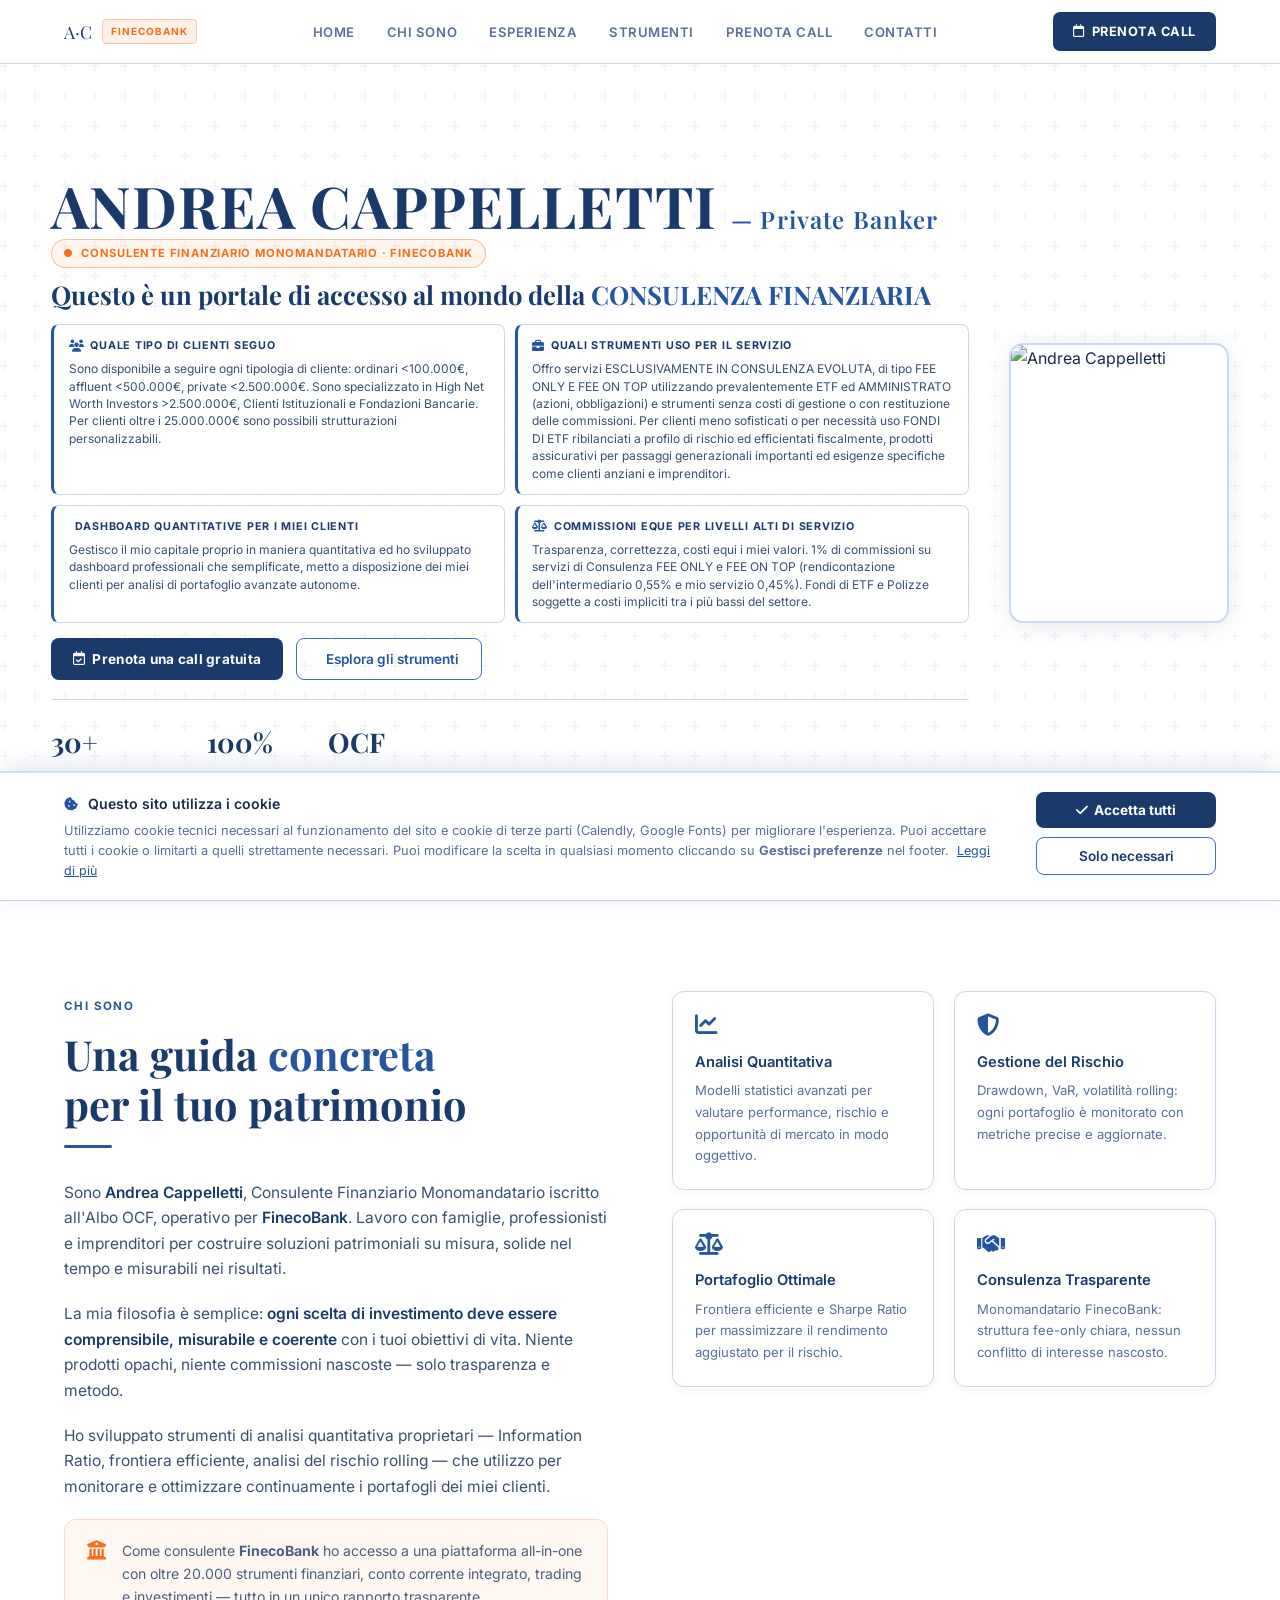
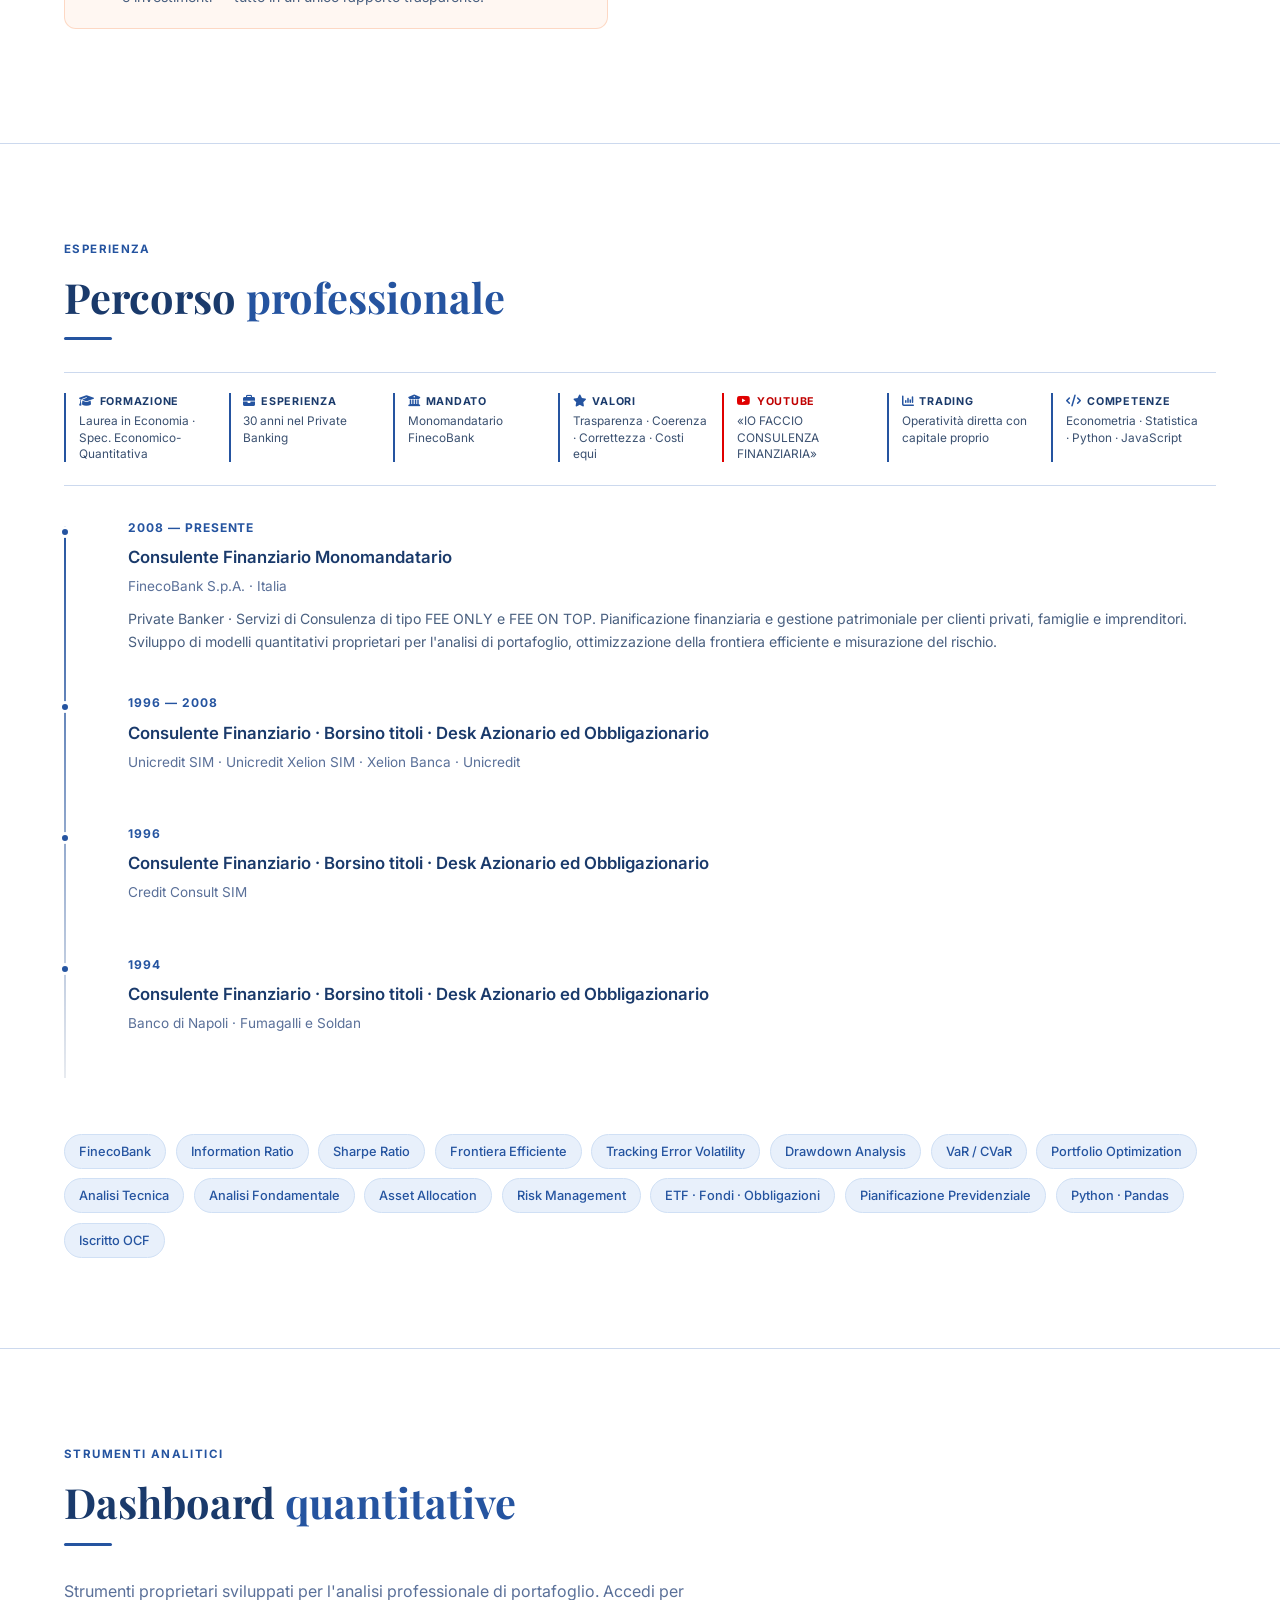
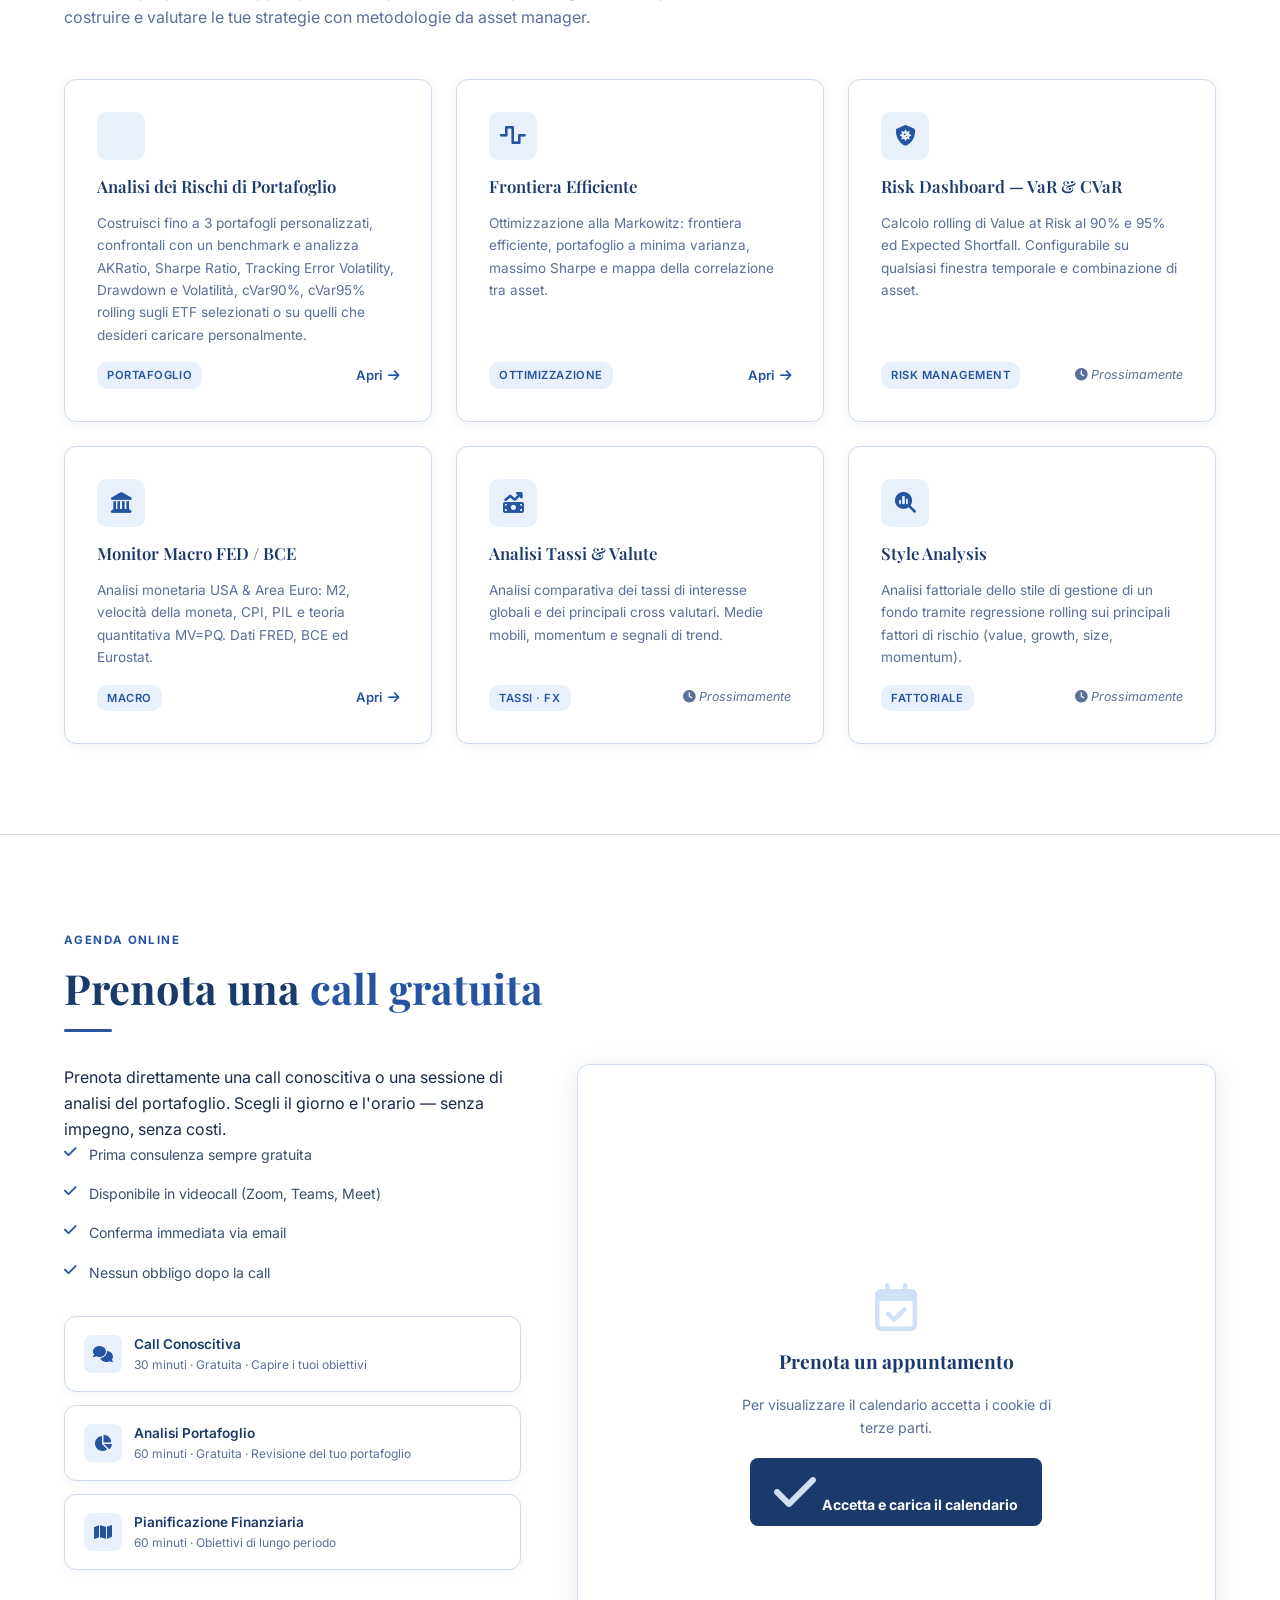
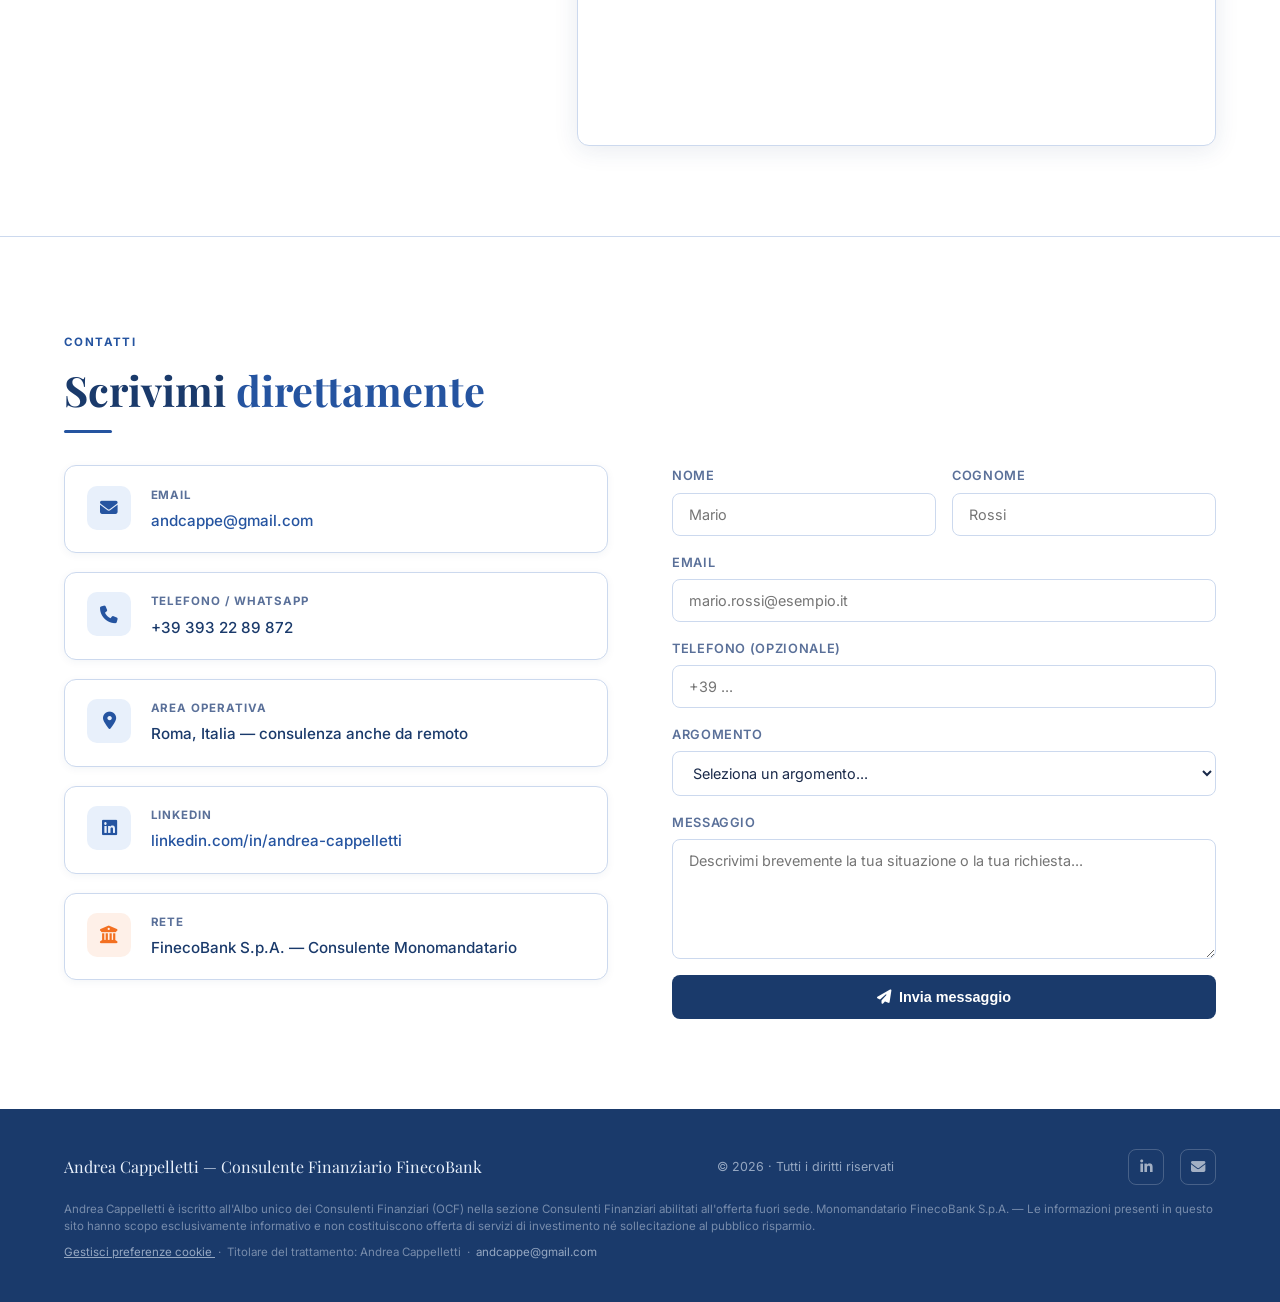
==== profilo/index.html @ 3ebe9b2b "Aggiorna testo card Analisi Rischi di Portafoglio nella homepage Co-Authored-By: Claude Sonnet 4.6 <" ====
<!DOCTYPE html>
<html lang="it">
<head>
  <meta charset="UTF-8" />
  <meta name="viewport" content="width=device-width, initial-scale=1.0" />
  <title>Andrea Cappelletti — Consulente Finanziario FinecoBank</title>
  <meta name="description" content="Andrea Cappelletti, Consulente Finanziario Monomandatario FinecoBank. Analisi di portafoglio, gestione patrimoniale e strumenti quantitativi per investitori privati." />
  <link rel="preconnect" href="https://fonts.googleapis.com" />
  <link rel="preconnect" href="https://fonts.gstatic.com" crossorigin />
  <link href="https://fonts.googleapis.com/css2?family=Playfair+Display:wght@400;600;700&family=Inter:wght@300;400;500;600&display=swap" rel="stylesheet" />
  <link rel="stylesheet" href="https://cdnjs.cloudflare.com/ajax/libs/font-awesome/6.5.0/css/all.min.css" />
  <style>
    *, *::before, *::after { box-sizing: border-box; margin: 0; padding: 0; }
    :root {
      --blue:    #1a3a6b;
      --blue2:   #2554a0;
      --blue3:   #3a70cc;
      --blue-lt: #e8f0fb;
      --blue-md: #d0e0f5;
      --fineco:  #f37021;
      --white:   #ffffff;
      --bg:      #ffffff;
      --bg2:     #ffffff;
      --text:    #1a2a4a;
      --muted:   #5a7099;
      --border:  #ccd9ee;
      --radius:  12px;
      --shadow:  0 4px 24px rgba(26,58,107,0.10);
    }
    html { scroll-behavior: smooth; font-size: 16px; }
    body {
      font-family: 'Inter', sans-serif;
      background: var(--bg);
      color: var(--text);
      line-height: 1.65;
      overflow-x: hidden;
    }
    h1, h2, h3 { font-family: 'Playfair Display', serif; line-height: 1.2; }
    a { color: inherit; text-decoration: none; }
    img { max-width: 100%; display: block; }
    ::-webkit-scrollbar { width: 6px; }
    ::-webkit-scrollbar-track { background: var(--bg2); }
    ::-webkit-scrollbar-thumb { background: var(--blue-md); border-radius: 3px; }

    /* ─── Navbar ────────────────────────────────────────────────── */
    nav {
      position: fixed; top: 0; left: 0; right: 0; z-index: 100;
      display: flex; align-items: center; justify-content: space-between;
      padding: 0 5%;
      height: 64px;
      background: rgba(255,255,255,0.96);
      backdrop-filter: blur(14px);
      border-bottom: 1px solid var(--border);
      transition: box-shadow 0.3s;
    }
    .nav-brand {
      display: flex; align-items: center; gap: 10px;
      font-family: 'Playfair Display', serif;
      font-size: 1.1rem;
      color: var(--blue);
    }
    .fineco-badge {
      font-family: 'Inter', sans-serif;
      font-size: 0.62rem; font-weight: 700;
      letter-spacing: 0.1em; text-transform: uppercase;
      color: var(--fineco);
      background: rgba(243,112,33,0.1);
      border: 1px solid rgba(243,112,33,0.3);
      padding: 3px 8px; border-radius: 4px;
    }
    .nav-links { display: flex; gap: 2rem; list-style: none; }
    .nav-links a {
      font-size: 0.82rem; font-weight: 600;
      color: var(--muted);
      letter-spacing: 0.04em; text-transform: uppercase;
      transition: color 0.2s;
    }
    .nav-links a:hover { color: var(--blue); }
    .nav-cta {
      padding: 9px 20px;
      background: var(--blue);
      color: var(--white);
      border-radius: 7px;
      font-size: 0.8rem; font-weight: 700;
      letter-spacing: 0.04em; text-transform: uppercase;
      transition: background 0.2s, transform 0.15s;
      display: inline-flex; align-items: center; gap: 7px;
    }
    .nav-cta:hover { background: var(--blue2); transform: translateY(-1px); }
    .hamburger { display: none; cursor: pointer; color: var(--blue); font-size: 1.4rem; }

    /* ─── Hero ──────────────────────────────────────────────────── */
    #home {
      min-height: 100vh;
      display: flex; align-items: center;
      padding: 64px 4% 0;
      background: #ffffff;
      position: relative; overflow: hidden;
    }
    #home::before {
      content: '';
      position: absolute; inset: 0;
      background: url("data:image/svg+xml,%3Csvg width='60' height='60' viewBox='0 0 60 60' xmlns='http://www.w3.org/2000/svg'%3E%3Cg fill='none'%3E%3Cg fill='%231a3a6b' fill-opacity='0.04'%3E%3Cpath d='M36 34v-4h-2v4h-4v2h4v4h2v-4h4v-2h-4zm0-30V0h-2v4h-4v2h4v4h2V6h4V4h-4zM6 34v-4H4v4H0v2h4v4h2v-4h4v-2H6zM6 4V0H4v4H0v2h4v4h2V6h4V4H6z'/%3E%3C/g%3E%3C/g%3E%3C/svg%3E");
    }
    .hero-inner {
      display: grid; grid-template-columns: 1fr auto;
      gap: 2.5rem; align-items: center;
      max-width: 1280px; margin: 0 auto; width: 100%;
      position: relative;
    }
    /* ─── Qualifiche striscia orizzontale ───────────────────────── */
    .hero-qualifiche {
      display: flex; flex-direction: row;
      gap: 0;
      padding: 1.2rem 0 1.4rem;
      border-top: 1px solid var(--border);
      border-bottom: 1px solid var(--border);
    }
    .qual-item {
      flex: 1;
      display: flex; flex-direction: column; gap: 3px;
      padding: 0 0.8rem;
      background: transparent;
      border: none;
      border-left: 2px solid var(--blue2);
      transition: border-left-color 0.2s;
    }
    .qual-item:hover { border-left-color: var(--blue3); }
    .qual-header {
      display: flex; align-items: center; gap: 5px;
      font-size: 0.67rem; font-weight: 700;
      text-transform: uppercase; letter-spacing: 0.07em;
      color: var(--blue);
    }
    .qual-header i { font-size: 0.75rem; color: var(--blue2); flex-shrink: 0; }
    .qual-text {
      font-size: 0.74rem; color: #3a5070;
      line-height: 1.38;
    }
    .qual-yt { border-left-color: #e00000 !important; }
    .qual-yt .qual-header { color: #c00000; }
    .qual-yt .qual-header i { color: #e00000; }
    .hero-badge {
      display: inline-flex; align-items: center; gap: 8px;
      padding: 4px 12px;
      border: 1.5px solid rgba(243,112,33,0.4);
      border-radius: 20px;
      font-size: 0.7rem; font-weight: 700;
      letter-spacing: 0.07em; text-transform: uppercase;
      color: var(--fineco);
      background: rgba(243,112,33,0.07);
      margin-bottom: 0.7rem;
    }
    .hero-title {
      font-size: clamp(2rem, 4vw, 3.2rem);
      font-weight: 700; color: var(--blue);
      margin-bottom: 0.2rem;
    }
    .hero-title span { color: var(--blue2); }
    .hero-subtitle {
      font-size: 0.88rem; color: var(--muted);
      font-weight: 400; margin-bottom: 0.9rem;
    }
    .hero-desc {
      font-size: 0.88rem; color: #3a5070;
      max-width: 520px; margin-bottom: 1.1rem;
      line-height: 1.55;
    }
    .hero-btns { display: flex; gap: 0.8rem; flex-wrap: wrap; }
    .btn-primary {
      padding: 10px 22px;
      background: var(--blue); color: var(--white);
      border-radius: 8px; font-weight: 700;
      font-size: 0.85rem; letter-spacing: 0.02em;
      border: none; cursor: pointer;
      transition: background 0.2s, transform 0.15s;
      display: inline-flex; align-items: center; gap: 7px;
    }
    .btn-primary:hover { background: var(--blue2); transform: translateY(-2px); }
    .btn-outline {
      padding: 9px 22px;
      border: 1.5px solid var(--blue3);
      color: var(--blue2); border-radius: 8px;
      font-weight: 600; font-size: 0.85rem;
      background: transparent;
      transition: background 0.2s, transform 0.15s;
      cursor: pointer; display: inline-flex; align-items: center; gap: 7px;
    }
    .btn-outline:hover { background: var(--blue-lt); transform: translateY(-2px); }
    .hero-stats {
      display: flex; gap: 2rem;
      margin-top: 1.2rem; padding-top: 1.2rem;
      border-top: 1px solid var(--border);
    }
    .stat-value {
      font-family: 'Playfair Display', serif;
      font-size: 1.7rem; font-weight: 700;
      color: var(--blue); display: block;
    }
    .stat-label { font-size: 0.7rem; color: var(--muted); text-transform: uppercase; letter-spacing: 0.06em; }
    .hero-photo-frame {
      width: 220px; height: 280px;
      border-radius: 14px;
      border: 2px solid var(--border);
      overflow: hidden;
      background: #ffffff;
      display: flex; align-items: center; justify-content: center;
      box-shadow: var(--shadow);
    }
    .hero-photo-frame img { width: 100%; height: 100%; object-fit: cover; }
    .hero-photo-placeholder {
      display: flex; flex-direction: column; align-items: center; gap: 10px; color: var(--muted);
    }
    .hero-photo-placeholder i { font-size: 3rem; color: var(--blue-md); }
    .hero-photo-placeholder span { font-size: 0.7rem; text-align: center; padding: 0 16px; line-height: 1.5; }

    /* ─── Sections ──────────────────────────────────────────────── */
    section { padding: 90px 5%; border-top: 1px solid var(--border); }
    .section-inner { max-width: 1200px; margin: 0 auto; }
    .section-tag {
      display: inline-block;
      font-size: 0.72rem; font-weight: 700;
      letter-spacing: 0.12em; text-transform: uppercase;
      color: var(--blue2); margin-bottom: 0.8rem;
    }
    .section-title { font-size: clamp(1.8rem, 3.5vw, 2.6rem); color: var(--blue); margin-bottom: 1rem; }
    .section-title span { color: var(--blue2); }
    .section-lead { font-size: 1rem; color: var(--muted); max-width: 640px; margin-bottom: 3rem; }
    .divider { width: 48px; height: 3px; background: var(--blue2); border-radius: 2px; margin: 1rem 0 2rem; }

    /* ─── Chi Sono ──────────────────────────────────────────────── */
    #chi-sono { background: var(--bg2); }
    .about-grid { display: grid; grid-template-columns: 1fr 1fr; gap: 4rem; align-items: start; }
    .about-text p { color: #3a5070; margin-bottom: 1.2rem; font-size: 0.97rem; }
    .about-text p strong { color: var(--blue); font-weight: 600; }
    .fineco-card {
      display: flex; align-items: flex-start; gap: 1rem;
      padding: 1.2rem 1.4rem;
      background: rgba(243,112,33,0.06);
      border: 1px solid rgba(243,112,33,0.22);
      border-radius: var(--radius);
      margin-bottom: 1.5rem;
    }
    .fineco-card i { font-size: 1.2rem; color: var(--fineco); margin-top: 2px; flex-shrink: 0; }
    .fineco-card p { color: #4a6080; font-size: 0.88rem; margin: 0; }
    .about-values { display: grid; grid-template-columns: 1fr 1fr; gap: 1.2rem; }
    .value-card {
      padding: 1.4rem;
      background: var(--white);
      border: 1px solid var(--border);
      border-radius: var(--radius);
      box-shadow: 0 2px 10px rgba(26,58,107,0.06);
      transition: border-color 0.2s, transform 0.2s, box-shadow 0.2s;
    }
    .value-card:hover { border-color: var(--blue3); transform: translateY(-3px); box-shadow: var(--shadow); }
    .value-card i { font-size: 1.4rem; color: var(--blue2); margin-bottom: 0.8rem; display: block; }
    .value-card h4 { font-size: 0.92rem; font-weight: 600; margin-bottom: 0.4rem; color: var(--blue); }
    .value-card p { font-size: 0.82rem; color: var(--muted); margin: 0; }

    /* ─── Esperienza ────────────────────────────────────────────── */
    #esperienza { background: var(--bg); }
    .timeline { position: relative; padding-left: 2rem; }
    .timeline::before {
      content: ''; position: absolute; left: 0; top: 8px; bottom: 8px;
      width: 2px;
      background: linear-gradient(to bottom, var(--blue2), rgba(26,58,107,0.1));
    }
    .timeline-item { position: relative; padding: 0 0 2.5rem 2rem; }
    .timeline-item::before {
      content: ''; position: absolute; left: -2rem; top: 8px;
      transform: translateX(calc(-50% + 1px));
      width: 12px; height: 12px;
      background: var(--blue2); border-radius: 50%;
      border: 3px solid var(--white);
    }
    .timeline-date { font-size: 0.75rem; font-weight: 700; letter-spacing: 0.08em; text-transform: uppercase; color: var(--blue2); margin-bottom: 0.4rem; }
    .timeline-role { font-size: 1.05rem; font-weight: 600; color: var(--blue); margin-bottom: 0.2rem; }
    .timeline-company { font-size: 0.85rem; color: var(--muted); margin-bottom: 0.7rem; }
    .timeline-desc { font-size: 0.88rem; color: #4a6080; line-height: 1.6; }
    .skills-grid { display: flex; flex-wrap: wrap; gap: 0.6rem; margin-top: 3rem; }
    .skill-tag {
      padding: 6px 14px;
      background: var(--blue-lt);
      border: 1px solid var(--blue-md);
      border-radius: 20px;
      font-size: 0.8rem; color: var(--blue2); font-weight: 500;
    }

    /* ─── Dashboard ─────────────────────────────────────────────── */
    #dashboard { background: var(--bg2); }
    .dash-grid { display: grid; grid-template-columns: repeat(auto-fill, minmax(320px, 1fr)); gap: 1.5rem; }
    .dash-card {
      background: var(--white);
      border: 1px solid var(--border);
      border-radius: var(--radius);
      padding: 2rem;
      display: flex; flex-direction: column; gap: 1rem;
      box-shadow: 0 2px 10px rgba(26,58,107,0.06);
      transition: border-color 0.25s, transform 0.25s, box-shadow 0.25s;
      position: relative; overflow: hidden;
    }
    .dash-card::before {
      content: ''; position: absolute; top: 0; left: 0; right: 0; height: 3px;
      background: linear-gradient(90deg, var(--blue), var(--blue3));
      opacity: 0; transition: opacity 0.25s;
    }
    .dash-card:hover { border-color: var(--blue3); transform: translateY(-4px); box-shadow: var(--shadow); }
    .dash-card:hover::before { opacity: 1; }
    .dash-card-icon {
      width: 48px; height: 48px;
      background: var(--blue-lt);
      border-radius: 10px;
      display: flex; align-items: center; justify-content: center;
      font-size: 1.3rem; color: var(--blue2);
    }
    .dash-card h3 { font-size: 1.05rem; font-weight: 600; color: var(--blue); }
    .dash-card p { font-size: 0.85rem; color: var(--muted); flex: 1; }
    .dash-card-footer { display: flex; align-items: center; justify-content: space-between; }
    .dash-tag {
      font-size: 0.7rem; padding: 4px 10px;
      background: var(--blue-lt); border-radius: 10px;
      color: var(--blue2); font-weight: 600;
      letter-spacing: 0.05em; text-transform: uppercase;
    }
    .dash-link { display: flex; align-items: center; gap: 6px; font-size: 0.82rem; font-weight: 600; color: var(--blue2); transition: gap 0.2s; }
    .dash-card:hover .dash-link { gap: 10px; }
    .dash-link-disabled { font-size: 0.78rem; color: var(--muted); font-style: italic; }

    /* ─── Prenota Call ───────────────────────────────────────────── */
    #prenota { background: var(--bg); }
    .booking-wrapper { display: grid; grid-template-columns: 1fr 1.4fr; gap: 3.5rem; align-items: start; }
    .booking-info p { font-size: 0.95rem; color: #3a5070; margin-bottom: 1.2rem; }
    .booking-bullets { list-style: none; display: flex; flex-direction: column; gap: 1rem; margin-bottom: 2rem; }
    .booking-bullets li { display: flex; align-items: flex-start; gap: 12px; font-size: 0.88rem; color: #3a5070; }
    .booking-bullets li i { color: var(--blue2); margin-top: 2px; font-size: 0.9rem; flex-shrink: 0; }
    .booking-types { display: flex; flex-direction: column; gap: 0.8rem; margin-bottom: 2rem; }
    .booking-type {
      display: flex; align-items: center; gap: 12px;
      padding: 1rem 1.2rem;
      background: var(--white);
      border: 1px solid var(--border);
      border-radius: var(--radius);
      box-shadow: 0 2px 8px rgba(26,58,107,0.05);
      transition: border-color 0.2s;
    }
    .booking-type:hover { border-color: var(--blue3); }
    .booking-type-icon {
      width: 38px; height: 38px;
      background: var(--blue-lt); border-radius: 8px;
      display: flex; align-items: center; justify-content: center;
      font-size: 1rem; color: var(--blue2); flex-shrink: 0;
    }
    .booking-type-label { font-size: 0.85rem; font-weight: 600; color: var(--blue); }
    .booking-type-sub { font-size: 0.75rem; color: var(--muted); }
    .calendly-container {
      background: var(--white);
      border: 1px solid var(--border);
      border-radius: var(--radius);
      overflow: hidden; min-height: 680px;
      display: flex; align-items: stretch;
      box-shadow: var(--shadow);
    }
    .calendly-placeholder {
      width: 100%; min-height: 680px;
      display: flex; flex-direction: column;
      align-items: center; justify-content: center;
      gap: 1.2rem; padding: 3rem; text-align: center;
    }
    .calendly-placeholder i { font-size: 3rem; color: var(--blue-md); }
    .calendly-placeholder h3 { font-size: 1.2rem; color: var(--blue); }
    .calendly-placeholder p { font-size: 0.88rem; color: var(--muted); max-width: 340px; }
    .calendly-setup-steps {
      text-align: left; width: 100%; max-width: 400px;
      background: var(--bg2); border: 1px solid var(--border);
      border-radius: 10px; padding: 1.2rem 1.4rem;
    }
    .calendly-setup-steps h4 { font-size: 0.82rem; font-weight: 700; color: var(--blue2); margin-bottom: 0.8rem; letter-spacing: 0.05em; text-transform: uppercase; }
    .calendly-setup-steps ol { padding-left: 1.2rem; display: flex; flex-direction: column; gap: 0.5rem; }
    .calendly-setup-steps li { font-size: 0.82rem; color: #4a6080; }
    .calendly-setup-steps code { background: var(--blue-lt); color: var(--blue2); padding: 1px 5px; border-radius: 4px; font-size: 0.78rem; }

    /* ─── Contatti ──────────────────────────────────────────────── */
    #contatti { background: var(--bg2); }
    .contact-grid { display: grid; grid-template-columns: 1fr 1fr; gap: 4rem; align-items: start; }
    .contact-info { display: flex; flex-direction: column; gap: 1.2rem; }
    .contact-item {
      display: flex; align-items: flex-start; gap: 1.2rem;
      padding: 1.2rem 1.4rem;
      background: var(--white); border: 1px solid var(--border);
      border-radius: var(--radius);
      box-shadow: 0 2px 8px rgba(26,58,107,0.05);
      transition: border-color 0.2s;
    }
    .contact-item:hover { border-color: var(--blue3); }
    .contact-icon {
      width: 44px; height: 44px; background: var(--blue-lt);
      border-radius: 10px; display: flex; align-items: center; justify-content: center;
      font-size: 1.1rem; color: var(--blue2); flex-shrink: 0;
    }
    .contact-label { font-size: 0.72rem; font-weight: 700; letter-spacing: 0.08em; text-transform: uppercase; color: var(--muted); margin-bottom: 0.2rem; }
    .contact-value { font-size: 0.95rem; color: var(--blue); font-weight: 500; }
    .contact-value a { color: var(--blue2); }
    .contact-value a:hover { text-decoration: underline; }
    .contact-form { display: flex; flex-direction: column; gap: 1rem; }
    .form-group { display: flex; flex-direction: column; gap: 6px; }
    .form-group label { font-size: 0.8rem; font-weight: 600; color: var(--muted); letter-spacing: 0.05em; text-transform: uppercase; }
    .form-group input, .form-group textarea, .form-group select {
      padding: 12px 16px;
      background: var(--white); border: 1.5px solid var(--border);
      border-radius: 8px; color: var(--text);
      font-size: 0.9rem; font-family: 'Inter', sans-serif;
      transition: border-color 0.2s; outline: none;
    }
    .form-group input:focus, .form-group textarea:focus, .form-group select:focus { border-color: var(--blue2); }
    .form-group textarea { min-height: 120px; resize: vertical; }
    .form-row { display: grid; grid-template-columns: 1fr 1fr; gap: 1rem; }
    .form-submit {
      padding: 14px 32px; background: var(--blue); color: var(--white);
      border: none; border-radius: 8px; font-weight: 700; font-size: 0.9rem;
      cursor: pointer; transition: background 0.2s, transform 0.15s;
      display: flex; align-items: center; gap: 8px; justify-content: center;
    }
    .form-submit:hover { background: var(--blue2); transform: translateY(-2px); }

    /* ─── Footer ────────────────────────────────────────────────── */
    footer {
      background: var(--blue);
      padding: 2.5rem 5%;
    }
    .footer-inner {
      max-width: 1200px; margin: 0 auto;
      display: flex; align-items: center; justify-content: space-between;
      flex-wrap: wrap; gap: 1rem;
    }
    .footer-brand { font-family: 'Playfair Display', serif; font-size: 1rem; color: #e8f0fb; }
    .footer-copy { font-size: 0.78rem; color: rgba(232,240,251,0.6); }
    .footer-social { display: flex; gap: 1rem; }
    .footer-social a {
      width: 36px; height: 36px;
      border: 1px solid rgba(255,255,255,0.2); border-radius: 8px;
      display: flex; align-items: center; justify-content: center;
      color: rgba(255,255,255,0.6); font-size: 0.9rem;
      transition: color 0.2s, border-color 0.2s;
    }
    .footer-social a:hover { color: var(--white); border-color: var(--white); }
    .footer-disclaimer { max-width: 1200px; margin: 1rem auto 0; font-size: 0.72rem; color: rgba(232,240,251,0.45); line-height: 1.5; }

    /* ─── Mobile menu ───────────────────────────────────────────── */
    .mobile-menu {
      display: none; position: fixed;
      top: 64px; left: 0; right: 0;
      background: rgba(255,255,255,0.98);
      backdrop-filter: blur(14px);
      padding: 1.5rem 5%; flex-direction: column; gap: 1.2rem;
      z-index: 99; border-bottom: 1px solid var(--border);
    }
    .mobile-menu.open { display: flex; }
    .mobile-menu a {
      font-size: 1rem; font-weight: 600; color: var(--muted);
      padding: 0.5rem 0; border-bottom: 1px solid var(--border); transition: color 0.2s;
    }
    .mobile-menu a:hover { color: var(--blue); }

    /* ─── Responsive ────────────────────────────────────────────── */
    @media (max-width: 1000px) { .booking-wrapper { grid-template-columns: 1fr; } }
    @media (max-width: 900px) {
      .hero-top { grid-template-columns: 1fr; }
      .hero-photo-frame { display: none; }
      .hero-qualifiche { display: none; }
      .about-grid, .contact-grid { grid-template-columns: 1fr; gap: 2.5rem; }
      .about-values { grid-template-columns: 1fr; }
      .nav-links { display: none; }
      .nav-cta { display: none; }
      .hamburger { display: block; }
    }
    @media (max-width: 600px) {
      section { padding: 60px 4%; }
      .hero-stats { flex-direction: column; gap: 1.2rem; }
      .form-row { grid-template-columns: 1fr; }
      .footer-inner { flex-direction: column; text-align: center; }
    }

    /* ─── Hero info boxes ───────────────────────────────────────── */
    .hero-boxes {
      display: grid; grid-template-columns: 1fr 1fr;
      gap: 0.6rem; margin: 0.9rem 0;
    }
    .hero-box {
      padding: 0.75rem 0.9rem;
      border: 1px solid var(--border);
      border-left: 3px solid var(--blue2);
      border-radius: 8px;
      background: rgba(255,255,255,0.65);
      backdrop-filter: blur(4px);
      transition: border-left-color 0.2s, transform 0.15s;
    }
    .hero-box:hover { border-left-color: var(--blue3); transform: translateX(2px); }
    .hero-box-title {
      display: flex; align-items: center; gap: 6px;
      font-size: 0.67rem; font-weight: 700;
      text-transform: uppercase; letter-spacing: 0.07em;
      color: var(--blue); margin-bottom: 0.35rem;
    }
    .hero-box-title i { color: var(--blue2); font-size: 0.75rem; }
    .hero-box-text { font-size: 0.75rem; color: #3a5070; line-height: 1.45; }

    /* ─── Fade-in ────────────────────────────────────────────────── */
    .fade-in { opacity: 0; transform: translateY(20px); transition: opacity 0.6s ease, transform 0.6s ease; }
    .fade-in.visible { opacity: 1; transform: translateY(0); }
  </style>
</head>
<body>

  <!-- Navbar -->
  <nav id="navbar">
    <div class="nav-brand">
      A·C <span class="fineco-badge">FinecoBank</span>
    </div>
    <ul class="nav-links">
      <li><a href="#home">Home</a></li>
      <li><a href="#chi-sono">Chi Sono</a></li>
      <li><a href="#esperienza">Esperienza</a></li>
      <li><a href="#dashboard">Strumenti</a></li>
      <li><a href="#prenota">Prenota Call</a></li>
      <li><a href="#contatti">Contatti</a></li>
    </ul>
    <a href="#prenota" class="nav-cta"><i class="fa-regular fa-calendar"></i> Prenota call</a>
    <span class="hamburger" id="hamburger-btn"><i class="fa-solid fa-bars"></i></span>
  </nav>
  <div class="mobile-menu" id="mobile-menu">
    <a href="#home"       onclick="closeMobileMenu()">Home</a>
    <a href="#chi-sono"   onclick="closeMobileMenu()">Chi Sono</a>
    <a href="#esperienza" onclick="closeMobileMenu()">Esperienza</a>
    <a href="#dashboard"  onclick="closeMobileMenu()">Strumenti</a>
    <a href="#prenota"    onclick="closeMobileMenu()">Prenota Call</a>
    <a href="#contatti"   onclick="closeMobileMenu()">Contatti</a>
  </div>

  <!-- Hero -->
  <section id="home">
    <div class="hero-inner">
      <div>
        <p style="font-family:'Playfair Display',serif; font-size:clamp(2.2rem,4.5vw,3.8rem); font-weight:700; color:var(--blue); margin-bottom:0; line-height:1.1; letter-spacing:0.02em;">ANDREA CAPPELLETTI <span style="font-size:clamp(1rem,2vw,1.5rem); color:var(--blue2); font-weight:600;">— Private Banker</span></p>
        <div class="hero-badge">
          <i class="fa-solid fa-circle" style="font-size:0.5rem;"></i>
          Consulente Finanziario Monomandatario · FinecoBank
        </div>
        <h1 class="hero-title" style="font-size:clamp(1.1rem,2vw,1.6rem);">
          Questo è un portale di accesso al mondo della <span>CONSULENZA FINANZIARIA</span>
        </h1>

        <div class="hero-boxes">

          <div class="hero-box">
            <div class="hero-box-title"><i class="fa-solid fa-users"></i>Quale tipo di clienti seguo</div>
            <div class="hero-box-text">Sono disponibile a seguire ogni tipologia di cliente: ordinari &lt;100.000€, affluent &lt;500.000€, private &lt;2.500.000€. Sono specializzato in High Net Worth Investors &gt;2.500.000€, Clienti Istituzionali e Fondazioni Bancarie. Per clienti oltre i 25.000.000€ sono possibili strutturazioni personalizzabili.</div>
          </div>

          <div class="hero-box">
            <div class="hero-box-title"><i class="fa-solid fa-briefcase"></i>Quali strumenti uso per il servizio</div>
            <div class="hero-box-text">Offro servizi ESCLUSIVAMENTE IN CONSULENZA EVOLUTA, di tipo FEE ONLY E FEE ON TOP utilizzando prevalentemente ETF ed AMMINISTRATO (azioni, obbligazioni) e strumenti senza costi di gestione o con restituzione delle commissioni. Per clienti meno sofisticati o per necessità uso FONDI DI ETF ribilanciati a profilo di rischio ed efficientati fiscalmente, prodotti assicurativi per passaggi generazionali importanti ed esigenze specifiche come clienti anziani e imprenditori.</div>
          </div>

          <div class="hero-box">
            <div class="hero-box-title"><i class="fa-solid fa-chart-mixed"></i>Dashboard quantitative per i miei clienti</div>
            <div class="hero-box-text">Gestisco il mio capitale proprio in maniera quantitativa ed ho sviluppato dashboard professionali che semplificate, metto a disposizione dei miei clienti per analisi di portafoglio avanzate autonome.</div>
          </div>

          <div class="hero-box">
            <div class="hero-box-title"><i class="fa-solid fa-scale-balanced"></i>Commissioni eque per livelli alti di servizio</div>
            <div class="hero-box-text">Trasparenza, correttezza, costi equi i miei valori. 1% di commissioni su servizi di Consulenza FEE ONLY e FEE ON TOP (rendicontazione dell'intermediario 0,55% e mio servizio 0,45%). Fondi di ETF e Polizze soggette a costi impliciti tra i più bassi del settore.</div>
          </div>

        </div>
        <div class="hero-btns">
          <a href="#prenota"   class="btn-primary"><i class="fa-regular fa-calendar-check"></i> Prenota una call gratuita</a>
          <a href="#dashboard" class="btn-outline"><i class="fa-solid fa-chart-mixed"></i> Esplora gli strumenti</a>
        </div>
        <div class="hero-stats">
          <div class="stat-item">
            <span class="stat-value">30+</span>
            <span class="stat-label">Anni di esperienza</span>
          </div>
          <div class="stat-item">
            <span class="stat-value">100%</span>
            <span class="stat-label">Indipendente</span>
          </div>
          <div class="stat-item">
            <span class="stat-value">OCF</span>
            <span class="stat-label">Iscritto all'albo</span>
          </div>
        </div>
      </div>
      <div>
        <div class="hero-photo-frame">
          <img src="foto.png" alt="Andrea Cappelletti" />
        </div>
      </div>
    </div>
  </section>

  <!-- Chi Sono -->
  <section id="chi-sono">
    <div class="section-inner">
      <div class="about-grid">
        <div class="fade-in">
          <span class="section-tag">Chi Sono</span>
          <h2 class="section-title">Una guida <span>concreta</span><br>per il tuo patrimonio</h2>
          <div class="divider"></div>
          <div class="about-text">
            <!-- ✏️ Personalizza il testo -->
            <p>Sono <strong>Andrea Cappelletti</strong>, Consulente Finanziario Monomandatario iscritto all'Albo OCF, operativo per <strong>FinecoBank</strong>. Lavoro con famiglie, professionisti e imprenditori per costruire soluzioni patrimoniali su misura, solide nel tempo e misurabili nei risultati.</p>
            <p>La mia filosofia è semplice: <strong>ogni scelta di investimento deve essere comprensibile, misurabile e coerente</strong> con i tuoi obiettivi di vita. Niente prodotti opachi, niente commissioni nascoste — solo trasparenza e metodo.</p>
            <p>Ho sviluppato strumenti di analisi quantitativa proprietari — Information Ratio, frontiera efficiente, analisi del rischio rolling — che utilizzo per monitorare e ottimizzare continuamente i portafogli dei miei clienti.</p>
          </div>
          <div class="fineco-card">
            <i class="fa-solid fa-building-columns"></i>
            <p>Come consulente <strong>FinecoBank</strong> ho accesso a una piattaforma all-in-one con oltre 20.000 strumenti finanziari, conto corrente integrato, trading e investimenti — tutto in un unico rapporto trasparente.</p>
          </div>
        </div>
        <div class="about-values fade-in">
          <div class="value-card">
            <i class="fa-solid fa-chart-line"></i>
            <h4>Analisi Quantitativa</h4>
            <p>Modelli statistici avanzati per valutare performance, rischio e opportunità di mercato in modo oggettivo.</p>
          </div>
          <div class="value-card">
            <i class="fa-solid fa-shield-halved"></i>
            <h4>Gestione del Rischio</h4>
            <p>Drawdown, VaR, volatilità rolling: ogni portafoglio è monitorato con metriche precise e aggiornate.</p>
          </div>
          <div class="value-card">
            <i class="fa-solid fa-scale-balanced"></i>
            <h4>Portafoglio Ottimale</h4>
            <p>Frontiera efficiente e Sharpe Ratio per massimizzare il rendimento aggiustato per il rischio.</p>
          </div>
          <div class="value-card">
            <i class="fa-solid fa-handshake"></i>
            <h4>Consulenza Trasparente</h4>
            <p>Monomandatario FinecoBank: struttura fee-only chiara, nessun conflitto di interesse nascosto.</p>
          </div>
        </div>
      </div>
    </div>
  </section>

  <!-- Esperienza -->
  <section id="esperienza">
    <div class="section-inner">
      <span class="section-tag">Esperienza</span>
      <h2 class="section-title">Percorso <span>professionale</span></h2>
      <div class="divider"></div>

      <!-- Striscia qualifiche -->
      <div class="hero-qualifiche fade-in" style="margin-bottom:2rem;">

        <div class="qual-item">
          <div class="qual-header"><i class="fa-solid fa-graduation-cap"></i>Formazione</div>
          <div class="qual-text">Laurea in Economia · Spec. Economico-Quantitativa</div>
        </div>

        <div class="qual-item">
          <div class="qual-header"><i class="fa-solid fa-briefcase"></i>Esperienza</div>
          <div class="qual-text">30 anni nel Private Banking</div>
        </div>

        <div class="qual-item">
          <div class="qual-header"><i class="fa-solid fa-building-columns"></i>Mandato</div>
          <div class="qual-text">Monomandatario FinecoBank</div>
        </div>

        <div class="qual-item">
          <div class="qual-header"><i class="fa-solid fa-star"></i>Valori</div>
          <div class="qual-text">Trasparenza · Coerenza · Correttezza · Costi equi</div>
        </div>

        <div class="qual-item qual-yt">
          <div class="qual-header"><i class="fa-brands fa-youtube"></i>YouTube</div>
          <div class="qual-text">«IO FACCIO CONSULENZA FINANZIARIA»</div>
        </div>

        <div class="qual-item">
          <div class="qual-header"><i class="fa-solid fa-chart-column"></i>Trading</div>
          <div class="qual-text">Operatività diretta con capitale proprio</div>
        </div>

        <div class="qual-item">
          <div class="qual-header"><i class="fa-solid fa-code"></i>Competenze</div>
          <div class="qual-text">Econometria · Statistica · Python · JavaScript</div>
        </div>

      </div>

      <div class="timeline fade-in">

        <div class="timeline-item">
          <div class="timeline-date">2008 — Presente</div>
          <div class="timeline-role">Consulente Finanziario Monomandatario</div>
          <div class="timeline-company">FinecoBank S.p.A. · Italia</div>
          <div class="timeline-desc">Private Banker · Servizi di Consulenza di tipo FEE ONLY e FEE ON TOP. Pianificazione finanziaria e gestione patrimoniale per clienti privati, famiglie e imprenditori. Sviluppo di modelli quantitativi proprietari per l'analisi di portafoglio, ottimizzazione della frontiera efficiente e misurazione del rischio.</div>
        </div>

        <div class="timeline-item">
          <div class="timeline-date">1996 — 2008</div>
          <div class="timeline-role">Consulente Finanziario · Borsino titoli · Desk Azionario ed Obbligazionario</div>
          <div class="timeline-company">Unicredit SIM · Unicredit Xelion SIM · Xelion Banca · Unicredit</div>
          <div class="timeline-desc"></div>
        </div>

        <div class="timeline-item">
          <div class="timeline-date">1996</div>
          <div class="timeline-role">Consulente Finanziario · Borsino titoli · Desk Azionario ed Obbligazionario</div>
          <div class="timeline-company">Credit Consult SIM</div>
          <div class="timeline-desc"></div>
        </div>

        <div class="timeline-item">
          <div class="timeline-date">1994</div>
          <div class="timeline-role">Consulente Finanziario · Borsino titoli · Desk Azionario ed Obbligazionario</div>
          <div class="timeline-company">Banco di Napoli · Fumagalli e Soldan</div>
          <div class="timeline-desc"></div>
        </div>

      </div>

      <div class="skills-grid fade-in">
        <span class="skill-tag">FinecoBank</span>
        <span class="skill-tag">Information Ratio</span>
        <span class="skill-tag">Sharpe Ratio</span>
        <span class="skill-tag">Frontiera Efficiente</span>
        <span class="skill-tag">Tracking Error Volatility</span>
        <span class="skill-tag">Drawdown Analysis</span>
        <span class="skill-tag">VaR / CVaR</span>
        <span class="skill-tag">Portfolio Optimization</span>
        <span class="skill-tag">Analisi Tecnica</span>
        <span class="skill-tag">Analisi Fondamentale</span>
        <span class="skill-tag">Asset Allocation</span>
        <span class="skill-tag">Risk Management</span>
        <span class="skill-tag">ETF · Fondi · Obbligazioni</span>
        <span class="skill-tag">Pianificazione Previdenziale</span>
        <span class="skill-tag">Python · Pandas</span>
        <span class="skill-tag">Iscritto OCF</span>
      </div>
    </div>
  </section>

  <!-- Dashboard -->
  <section id="dashboard">
    <div class="section-inner">
      <span class="section-tag">Strumenti Analitici</span>
      <h2 class="section-title">Dashboard <span>quantitative</span></h2>
      <div class="divider"></div>
      <p class="section-lead">Strumenti proprietari sviluppati per l'analisi professionale di portafoglio. Accedi per costruire e valutare le tue strategie con metodologie da asset manager.</p>
      <div class="dash-grid">
        <div class="dash-card fade-in">
          <div class="dash-card-icon"><i class="fa-solid fa-chart-mixed"></i></div>
          <h3>Analisi dei Rischi di Portafoglio</h3>
          <p>Costruisci fino a 3 portafogli personalizzati, confrontali con un benchmark e analizza AKRatio, Sharpe Ratio, Tracking Error Volatility, Drawdown e Volatilità, cVar90%, cVar95% rolling sugli ETF selezionati o su quelli che desideri caricare personalmente.</p>
          <div class="dash-card-footer">
            <span class="dash-tag">Portafoglio</span>
            <a href="/portafoglio/" class="dash-link">Apri <i class="fa-solid fa-arrow-right"></i></a>
          </div>
        </div>
        <div class="dash-card fade-in">
          <div class="dash-card-icon"><i class="fa-solid fa-wave-square"></i></div>
          <h3>Frontiera Efficiente</h3>
          <p>Ottimizzazione alla Markowitz: frontiera efficiente, portafoglio a minima varianza, massimo Sharpe e mappa della correlazione tra asset.</p>
          <div class="dash-card-footer">
            <span class="dash-tag">Ottimizzazione</span>
            <a href="/frontiera/" class="dash-link">Apri <i class="fa-solid fa-arrow-right"></i></a>
          </div>
        </div>
        <div class="dash-card fade-in">
          <div class="dash-card-icon"><i class="fa-solid fa-shield-virus"></i></div>
          <h3>Risk Dashboard — VaR &amp; CVaR</h3>
          <p>Calcolo rolling di Value at Risk al 90% e 95% ed Expected Shortfall. Configurabile su qualsiasi finestra temporale e combinazione di asset.</p>
          <div class="dash-card-footer">
            <span class="dash-tag">Risk Management</span>
            <span class="dash-link-disabled"><i class="fa-solid fa-clock"></i> Prossimamente</span>
          </div>
        </div>
        <div class="dash-card fade-in">
          <div class="dash-card-icon"><i class="fa-solid fa-landmark"></i></div>
          <h3>Monitor Macro FED / BCE</h3>
          <p>Analisi monetaria USA &amp; Area Euro: M2, velocità della moneta, CPI, PIL e teoria quantitativa MV=PQ. Dati FRED, BCE ed Eurostat.</p>
          <div class="dash-card-footer">
            <span class="dash-tag">Macro</span>
            <a href="/macro/" class="dash-link">Apri <i class="fa-solid fa-arrow-right"></i></a>
          </div>
        </div>
        <div class="dash-card fade-in">
          <div class="dash-card-icon"><i class="fa-solid fa-money-bill-trend-up"></i></div>
          <h3>Analisi Tassi &amp; Valute</h3>
          <p>Analisi comparativa dei tassi di interesse globali e dei principali cross valutari. Medie mobili, momentum e segnali di trend.</p>
          <div class="dash-card-footer">
            <span class="dash-tag">Tassi · FX</span>
            <span class="dash-link-disabled"><i class="fa-solid fa-clock"></i> Prossimamente</span>
          </div>
        </div>
        <div class="dash-card fade-in">
          <div class="dash-card-icon"><i class="fa-solid fa-magnifying-glass-chart"></i></div>
          <h3>Style Analysis</h3>
          <p>Analisi fattoriale dello stile di gestione di un fondo tramite regressione rolling sui principali fattori di rischio (value, growth, size, momentum).</p>
          <div class="dash-card-footer">
            <span class="dash-tag">Fattoriale</span>
            <span class="dash-link-disabled"><i class="fa-solid fa-clock"></i> Prossimamente</span>
          </div>
        </div>
      </div>
    </div>
  </section>

  <!-- Prenota Call -->
  <section id="prenota">
    <div class="section-inner">
      <span class="section-tag">Agenda Online</span>
      <h2 class="section-title">Prenota una <span>call gratuita</span></h2>
      <div class="divider"></div>
      <div class="booking-wrapper">

        <!-- SINISTRA: Info call -->
        <div class="fade-in">
          <p>Prenota direttamente una call conoscitiva o una sessione di analisi del portafoglio. Scegli il giorno e l'orario — senza impegno, senza costi.</p>
          <ul class="booking-bullets">
            <li><i class="fa-solid fa-check"></i> Prima consulenza sempre gratuita</li>
            <li><i class="fa-solid fa-check"></i> Disponibile in videocall (Zoom, Teams, Meet)</li>
            <li><i class="fa-solid fa-check"></i> Conferma immediata via email</li>
            <li><i class="fa-solid fa-check"></i> Nessun obbligo dopo la call</li>
          </ul>
          <div class="booking-types">
            <div class="booking-type">
              <div class="booking-type-icon"><i class="fa-solid fa-comments"></i></div>
              <div>
                <div class="booking-type-label">Call Conoscitiva</div>
                <div class="booking-type-sub">30 minuti · Gratuita · Capire i tuoi obiettivi</div>
              </div>
            </div>
            <div class="booking-type">
              <div class="booking-type-icon"><i class="fa-solid fa-chart-pie"></i></div>
              <div>
                <div class="booking-type-label">Analisi Portafoglio</div>
                <div class="booking-type-sub">60 minuti · Gratuita · Revisione del tuo portafoglio</div>
              </div>
            </div>
            <div class="booking-type">
              <div class="booking-type-icon"><i class="fa-solid fa-map"></i></div>
              <div>
                <div class="booking-type-label">Pianificazione Finanziaria</div>
                <div class="booking-type-sub">60 minuti · Obiettivi di lungo periodo</div>
              </div>
            </div>
          </div>
        </div>

        <!-- DESTRA: Agenda Calendly (caricata solo con consenso cookie) -->
        <div class="calendly-container fade-in">
          <div class="calendly-placeholder" id="calendly-placeholder">
            <i class="fa-regular fa-calendar-check"></i>
            <h3>Prenota un appuntamento</h3>
            <p>Per visualizzare il calendario accetta i cookie di terze parti.</p>
            <button onclick="setCookieConsent('all')" style="
              padding:10px 24px; background:var(--blue); color:#fff;
              border:none; border-radius:8px; font-weight:700; font-size:0.88rem;
              cursor:pointer; font-family:'Inter',sans-serif;">
              <i class="fa-solid fa-check" style="margin-right:6px;"></i>Accetta e carica il calendario
            </button>
          </div>
        </div>

      </div>
    </div>
  </section>

  <!-- Contatti -->
  <section id="contatti">
    <div class="section-inner">
      <span class="section-tag">Contatti</span>
      <h2 class="section-title">Scrivimi <span>direttamente</span></h2>
      <div class="divider"></div>
      <div class="contact-grid">
        <div class="contact-info fade-in">
          <div class="contact-item">
            <div class="contact-icon"><i class="fa-solid fa-envelope"></i></div>
            <div>
              <div class="contact-label">Email</div>
              <div class="contact-value"><a href="mailto:andcappe@gmail.com">andcappe@gmail.com</a></div>
            </div>
          </div>
          <div class="contact-item">
            <div class="contact-icon"><i class="fa-solid fa-phone"></i></div>
            <div>
              <div class="contact-label">Telefono / WhatsApp</div>
              <!-- ✏️ Sostituisci con il tuo numero -->
              <div class="contact-value">+39 393 22 89 872</div>
            </div>
          </div>
          <div class="contact-item">
            <div class="contact-icon"><i class="fa-solid fa-location-dot"></i></div>
            <div>
              <div class="contact-label">Area operativa</div>
              <!-- ✏️ Sostituisci con la tua città -->
              <div class="contact-value">Roma, Italia — consulenza anche da remoto</div>
            </div>
          </div>
          <div class="contact-item">
            <div class="contact-icon"><i class="fa-brands fa-linkedin"></i></div>
            <div>
              <div class="contact-label">LinkedIn</div>
              <!-- ✏️ Sostituisci con il tuo profilo -->
              <div class="contact-value"><a href="https://linkedin.com/in/andrea-cappelletti" target="_blank">linkedin.com/in/andrea-cappelletti</a></div>
            </div>
          </div>
          <div class="contact-item">
            <div class="contact-icon" style="background:rgba(243,112,33,0.1);"><i class="fa-solid fa-building-columns" style="color:var(--fineco);"></i></div>
            <div>
              <div class="contact-label">Rete</div>
              <div class="contact-value">FinecoBank S.p.A. — Consulente Monomandatario</div>
            </div>
          </div>
        </div>
        <form class="contact-form fade-in" id="contact-form" onsubmit="handleFormSubmit(event)">
          <input type="hidden" name="access_key" value="5b0e2c63-def0-49d2-b639-1e2bbdebf016" />
          <input type="hidden" name="subject" value="Nuovo messaggio dal sito — Andrea Cappelletti" />
          <input type="hidden" name="from_name" value="Sito Andrea Cappelletti" />
          <input type="checkbox" name="botcheck" style="display:none;" tabindex="-1" autocomplete="off" />
          <div class="form-row">
            <div class="form-group">
              <label>Nome</label>
              <input type="text" name="nome" placeholder="Mario" required />
            </div>
            <div class="form-group">
              <label>Cognome</label>
              <input type="text" name="cognome" placeholder="Rossi" required />
            </div>
          </div>
          <div class="form-group">
            <label>Email</label>
            <input type="email" name="email" placeholder="mario.rossi@esempio.it" required />
          </div>
          <div class="form-group">
            <label>Telefono (opzionale)</label>
            <input type="tel" name="telefono" placeholder="+39 ..." />
          </div>
          <div class="form-group">
            <label>Argomento</label>
            <select name="argomento">
              <option value="">Seleziona un argomento...</option>
              <option>Prima consulenza gratuita</option>
              <option>Analisi del mio portafoglio</option>
              <option>Pianificazione finanziaria / previdenziale</option>
              <option>Gestione patrimoniale FinecoBank</option>
              <option>Accesso agli strumenti di analisi</option>
              <option>Altro</option>
            </select>
          </div>
          <div class="form-group">
            <label>Messaggio</label>
            <textarea name="messaggio" placeholder="Descrivimi brevemente la tua situazione o la tua richiesta..."></textarea>
          </div>
          <button type="submit" class="form-submit" id="form-btn">
            <i class="fa-solid fa-paper-plane"></i> Invia messaggio
          </button>
          <div id="form-feedback" style="font-size:0.85rem;margin-top:0.5rem;display:none;"></div>
        </form>
      </div>
    </div>
  </section>

  <!-- Cookie Banner -->
  <div id="cookie-banner" style="
    display:none; position:fixed; bottom:0; left:0; right:0; z-index:9999;
    background:#fff; border-top:2px solid var(--blue-md);
    box-shadow:0 -4px 24px rgba(26,58,107,0.13);
    padding:1.2rem 5%; font-family:'Inter',sans-serif;
  ">
    <div style="max-width:1200px; margin:0 auto; display:flex; align-items:flex-start;
                gap:2rem; flex-wrap:wrap; justify-content:space-between;">
      <div style="flex:1; min-width:260px;">
        <p style="font-size:0.88rem; color:var(--text); margin-bottom:0.4rem; font-weight:600;">
          <i class="fa-solid fa-cookie-bite" style="color:var(--blue2); margin-right:6px;"></i>
          Questo sito utilizza i cookie
        </p>
        <p style="font-size:0.8rem; color:var(--muted); margin:0; line-height:1.55;">
          Utilizziamo cookie tecnici necessari al funzionamento del sito e cookie di terze parti
          (Calendly, Google Fonts) per migliorare l'esperienza. Puoi accettare tutti i cookie o
          limitarti a quelli strettamente necessari. Puoi modificare la scelta in qualsiasi momento
          cliccando su <strong>Gestisci preferenze</strong> nel footer.
          <a href="#" id="cookie-more-link" style="color:var(--blue2); text-decoration:underline;
             font-size:0.78rem; margin-left:4px;">Leggi di più</a>
        </p>
        <div id="cookie-detail" style="display:none; margin-top:0.7rem;
             background:var(--bg2); border:1px solid var(--border); border-radius:8px;
             padding:0.8rem 1rem; font-size:0.78rem; color:#4a6080; line-height:1.6;">
          <strong style="color:var(--blue); display:block; margin-bottom:0.4rem;">Tipologie di cookie utilizzati:</strong>
          <ul style="padding-left:1.2rem; margin:0; display:flex; flex-direction:column; gap:0.25rem;">
            <li><strong>Tecnici / necessari</strong> — Indispensabili per la navigazione. Non richiedono consenso.</li>
            <li><strong>Google Fonts</strong> — Font caricati da Google. Possono registrare l'IP del visitatore.</li>
            <li><strong>Calendly</strong> — Widget per la prenotazione di appuntamenti. Imposta cookie propri per la gestione del calendario.</li>
            <li><strong>Web3Forms</strong> — Servizio per l'invio del modulo di contatto. Non imposta cookie di tracciamento.</li>
          </ul>
          <p style="margin-top:0.5rem; margin-bottom:0;">
            Base giuridica: consenso dell'utente (art. 6 §1 lit. a GDPR). Titolare del trattamento:
            Andrea Cappelletti — <a href="mailto:andcappe@gmail.com" style="color:var(--blue2);">andcappe@gmail.com</a>.
            Puoi revocare il consenso in qualsiasi momento.
          </p>
        </div>
      </div>
      <div style="display:flex; flex-direction:column; gap:0.6rem; min-width:180px; align-items:stretch;">
        <button onclick="setCookieConsent('all')" style="
          padding:10px 20px; background:var(--blue); color:#fff;
          border:none; border-radius:8px; font-weight:700; font-size:0.85rem;
          cursor:pointer; font-family:'Inter',sans-serif; transition:background 0.2s;">
          <i class="fa-solid fa-check" style="margin-right:6px;"></i>Accetta tutti
        </button>
        <button onclick="setCookieConsent('necessary')" style="
          padding:10px 20px; background:#fff; color:var(--blue);
          border:1.5px solid var(--blue3); border-radius:8px; font-weight:600;
          font-size:0.85rem; cursor:pointer; font-family:'Inter',sans-serif; transition:background 0.2s;">
          Solo necessari
        </button>
      </div>
    </div>
  </div>

  <!-- Footer -->
  <footer>
    <div class="footer-inner">
      <span class="footer-brand">Andrea Cappelletti — Consulente Finanziario FinecoBank</span>
      <span class="footer-copy">&copy; <span id="year"></span> · Tutti i diritti riservati</span>
      <div class="footer-social">
        <a href="https://linkedin.com/in/andrea-cappelletti" target="_blank" title="LinkedIn"><i class="fa-brands fa-linkedin-in"></i></a>
        <a href="mailto:andcappe@gmail.com" title="Email"><i class="fa-solid fa-envelope"></i></a>
      </div>
    </div>
    <p class="footer-disclaimer">
      Andrea Cappelletti è iscritto all'Albo unico dei Consulenti Finanziari (OCF) nella sezione Consulenti Finanziari abilitati all'offerta fuori sede. Monomandatario FinecoBank S.p.A. — Le informazioni presenti in questo sito hanno scopo esclusivamente informativo e non costituiscono offerta di servizi di investimento né sollecitazione al pubblico risparmio.
    </p>
    <p style="font-size:0.72rem; color:rgba(232,240,251,0.45); margin-top:0.5rem; max-width:1200px; margin-left:auto; margin-right:auto;">
      <a href="#" onclick="resetCookieConsent(); return false;"
         style="color:rgba(232,240,251,0.6); text-decoration:underline; cursor:pointer;">
        Gestisci preferenze cookie
      </a>
      &nbsp;·&nbsp; Titolare del trattamento: Andrea Cappelletti &nbsp;·&nbsp;
      <a href="mailto:andcappe@gmail.com" style="color:rgba(232,240,251,0.6);">andcappe@gmail.com</a>
    </p>
  </footer>

  <script>
    /* ── Cookie consent GDPR ─────────────────────────────────────────── */
    function setCookieConsent(level) {
      localStorage.setItem('cookie_consent', level);
      localStorage.setItem('cookie_consent_date', new Date().toISOString());
      document.getElementById('cookie-banner').style.display = 'none';
      if (level === 'all') {
        loadCalendly();
      }
    }

    function resetCookieConsent() {
      localStorage.removeItem('cookie_consent');
      localStorage.removeItem('cookie_consent_date');
      document.getElementById('cookie-banner').style.display = 'block';
    }

    function loadCalendly() {
      const container = document.querySelector('.calendly-container');
      if (!container) return;
      if (container.querySelector('iframe')) return; // già caricato
      const iframe = document.createElement('iframe');
      iframe.src = 'https://calendly.com/andcappe?hide_gdpr_banner=1&background_color=ffffff&text_color=1a3a6b&primary_color=2554a0';
      iframe.width  = '100%';
      iframe.height = '680';
      iframe.frameBorder = '0';
      iframe.style.border = 'none';
      container.innerHTML = '';
      container.appendChild(iframe);
    }

    function initCookies() {
      const consent = localStorage.getItem('cookie_consent');
      if (!consent) {
        document.getElementById('cookie-banner').style.display = 'block';
      } else if (consent === 'all') {
        loadCalendly();
      }
    }

    document.getElementById('cookie-more-link').addEventListener('click', function(e) {
      e.preventDefault();
      const detail = document.getElementById('cookie-detail');
      const isOpen = detail.style.display !== 'none';
      detail.style.display = isOpen ? 'none' : 'block';
      this.textContent = isOpen ? 'Leggi di più' : 'Chiudi';
    });

    document.getElementById('year').textContent = new Date().getFullYear();
    document.getElementById('hamburger-btn').addEventListener('click', () => {
      document.getElementById('mobile-menu').classList.toggle('open');
    });
    function closeMobileMenu() { document.getElementById('mobile-menu').classList.remove('open'); }
    window.addEventListener('scroll', () => {
      document.getElementById('navbar').style.boxShadow =
        window.scrollY > 20 ? '0 2px 16px rgba(26,58,107,0.12)' : 'none';
    });
    const observer = new IntersectionObserver((entries) => {
      entries.forEach(e => { if (e.isIntersecting) { e.target.classList.add('visible'); observer.unobserve(e.target); } });
    }, { threshold: 0.1 });
    document.querySelectorAll('.fade-in').forEach(el => observer.observe(el));
    initCookies();
    async function handleFormSubmit(e) {
      e.preventDefault();
      const form = e.target;
      const btn  = document.getElementById('form-btn');
      const fb   = document.getElementById('form-feedback');

      btn.disabled = true;
      btn.innerHTML = '<i class="fa-solid fa-spinner fa-spin"></i> Invio in corso…';
      fb.style.display = 'none';

      const data = Object.fromEntries(new FormData(form));
      try {
        const res  = await fetch('https://api.web3forms.com/submit', {
          method: 'POST',
          headers: { 'Content-Type': 'application/json', 'Accept': 'application/json' },
          body: JSON.stringify(data),
        });
        const json = await res.json();
        if (json.success) {
          fb.style.display = 'block';
          fb.style.color   = 'var(--blue2)';
          fb.textContent   = '✓ Messaggio inviato! Ti risponderò entro 24 ore.';
          form.reset();
        } else {
          throw new Error(json.message || 'Errore invio');
        }
      } catch (err) {
        fb.style.display = 'block';
        fb.style.color   = '#c0392b';
        fb.textContent   = '✗ Errore nell\'invio. Riprova o scrivimi direttamente a andcappe@gmail.com';
      }
      btn.disabled = false;
      btn.innerHTML = '<i class="fa-solid fa-paper-plane"></i> Invia messaggio';
    }
  </script>
</body>
</html>
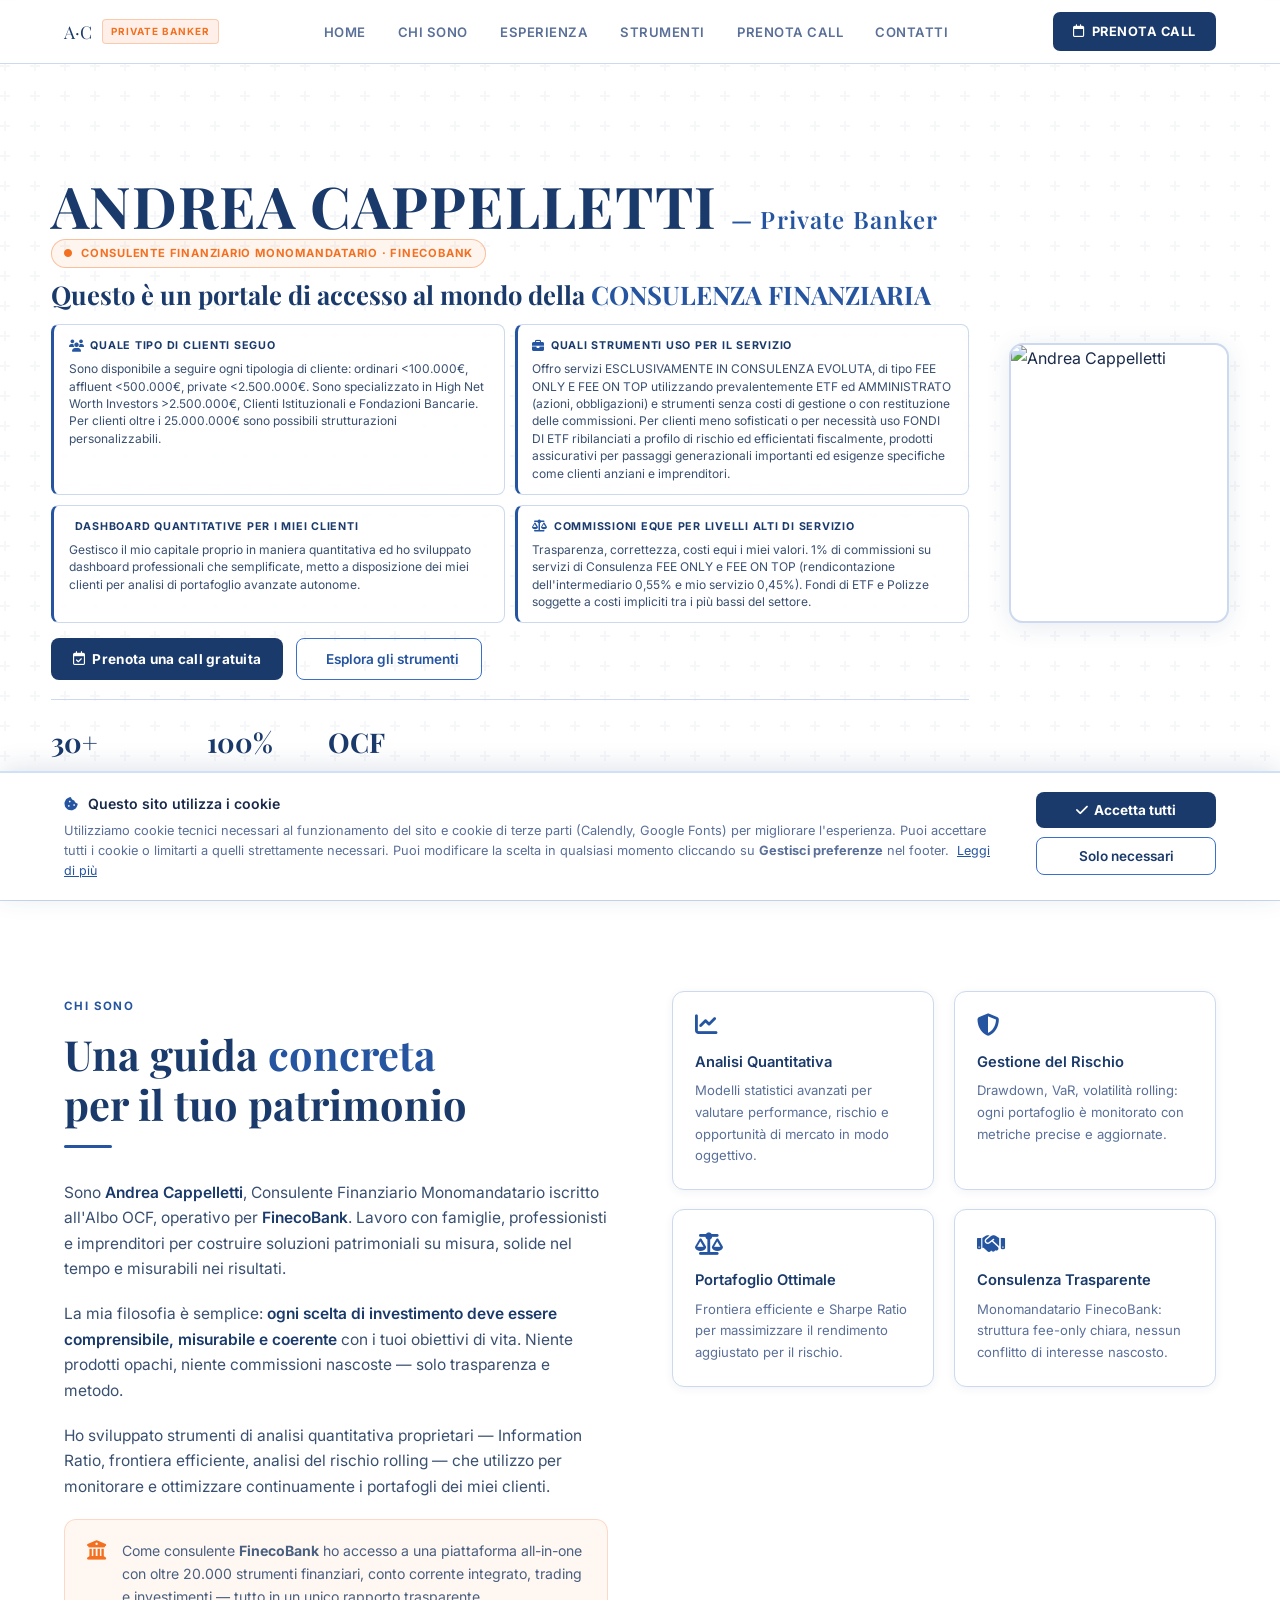
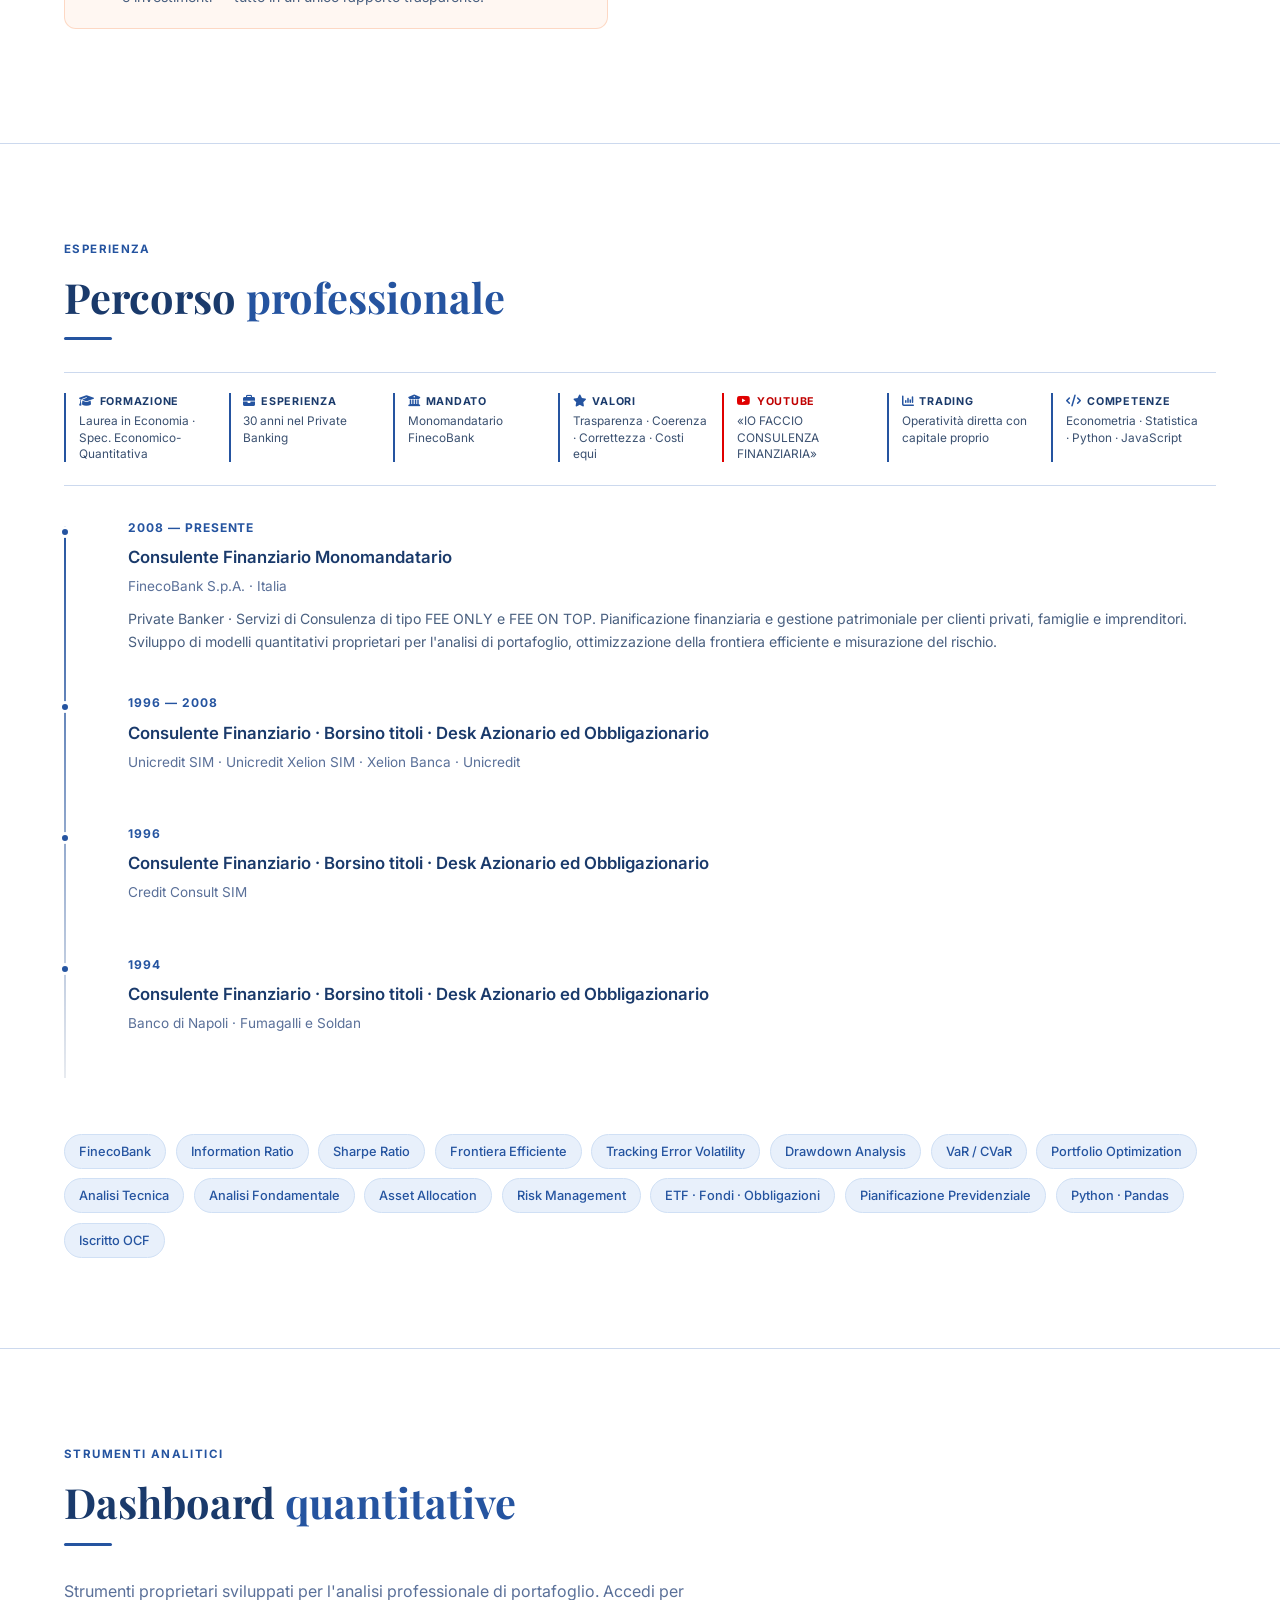
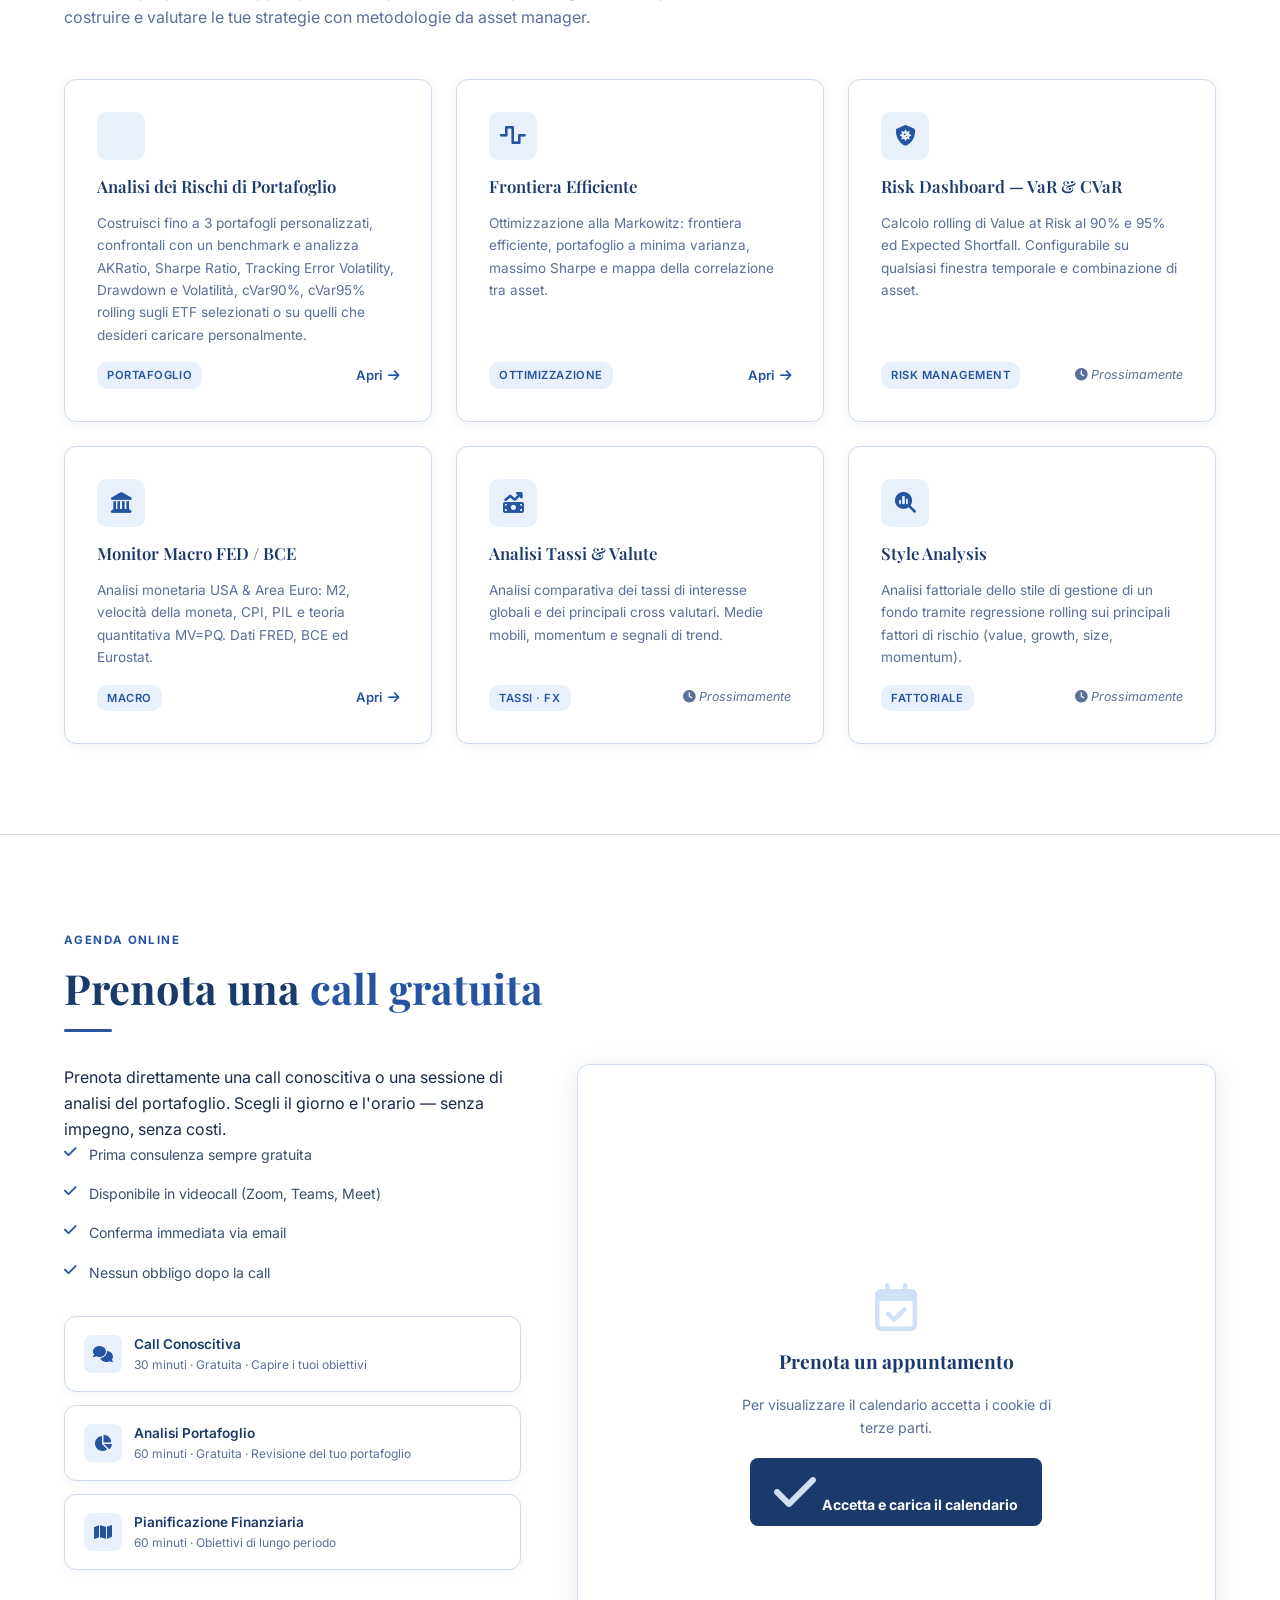
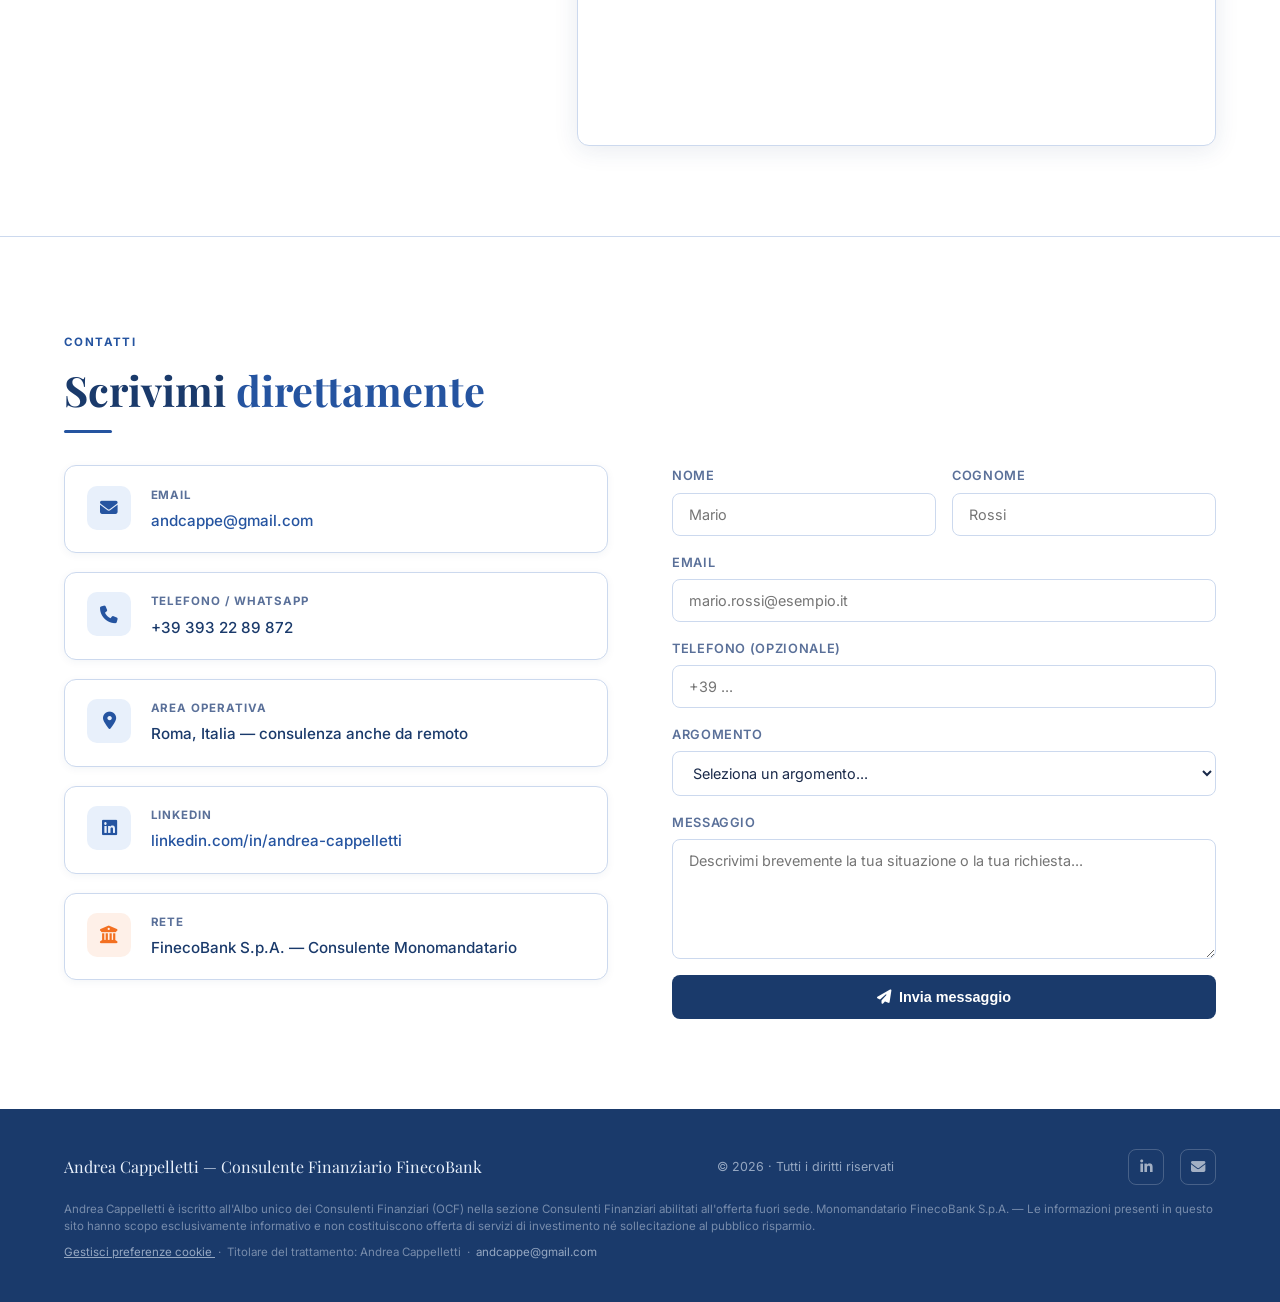
==== commit bd93e0bb: "Add auth system: email login, registration, password reset via Brevo, Google OAuth, shared navbar - " ====
--- a/profilo/index.html
+++ b/profilo/index.html
@@ -514,7 +514,7 @@
   <!-- Navbar -->
   <nav id="navbar">
     <div class="nav-brand">
-      A·C <span class="fineco-badge">FinecoBank</span>
+      A·C <span class="fineco-badge">Private Banker</span>
     </div>
     <ul class="nav-links">
       <li><a href="#home">Home</a></li>
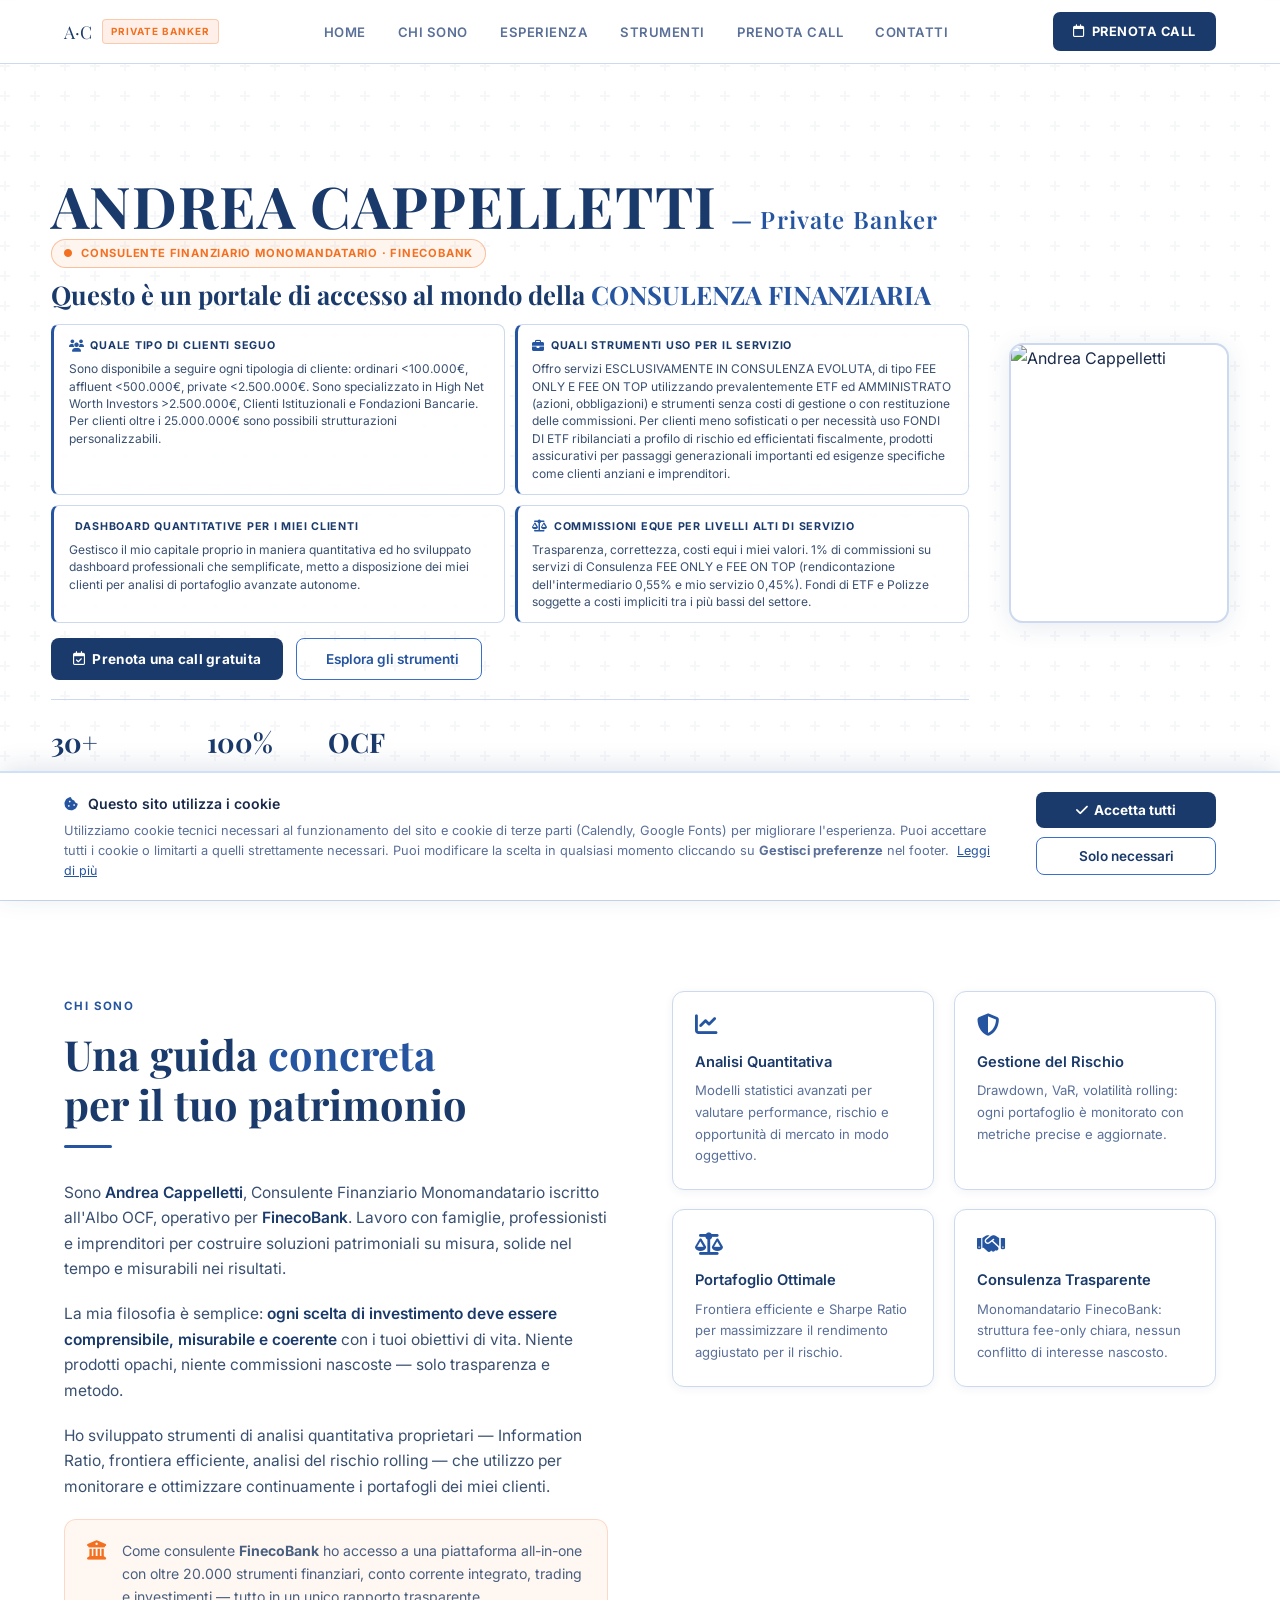
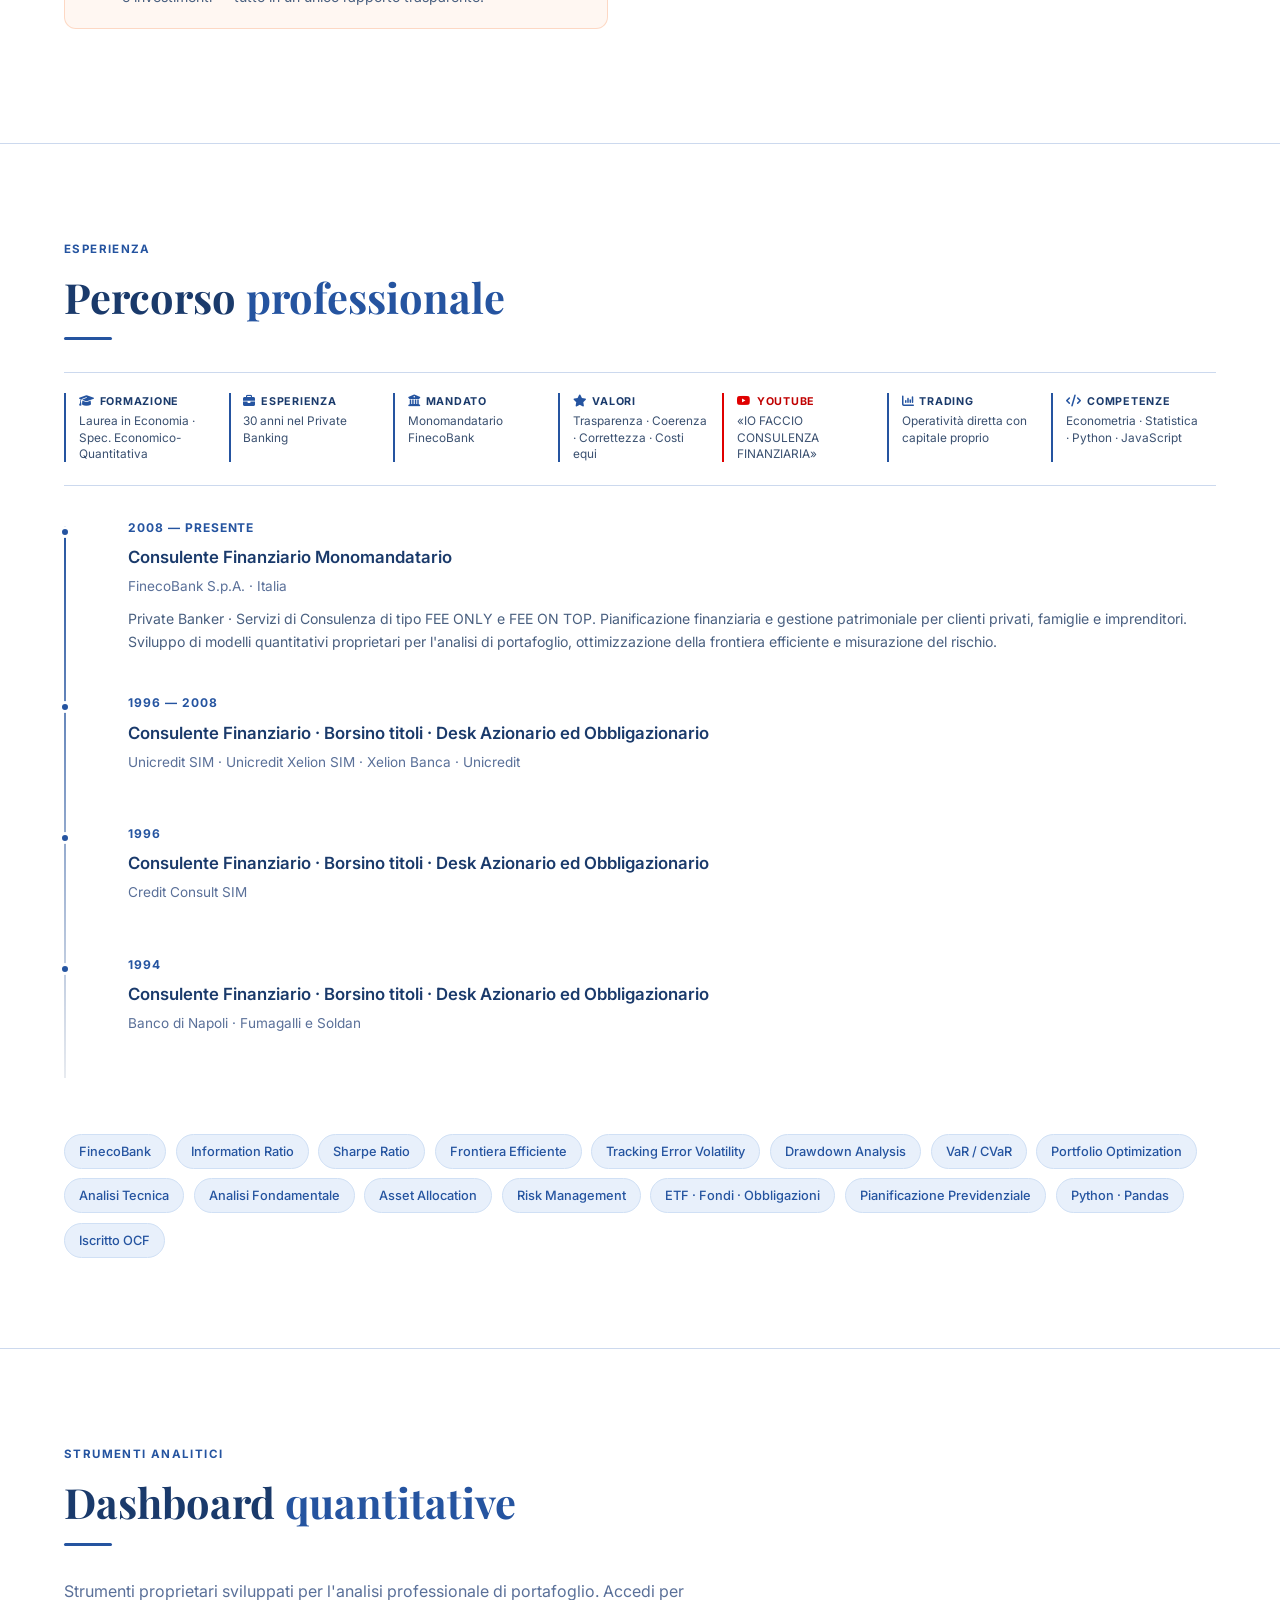
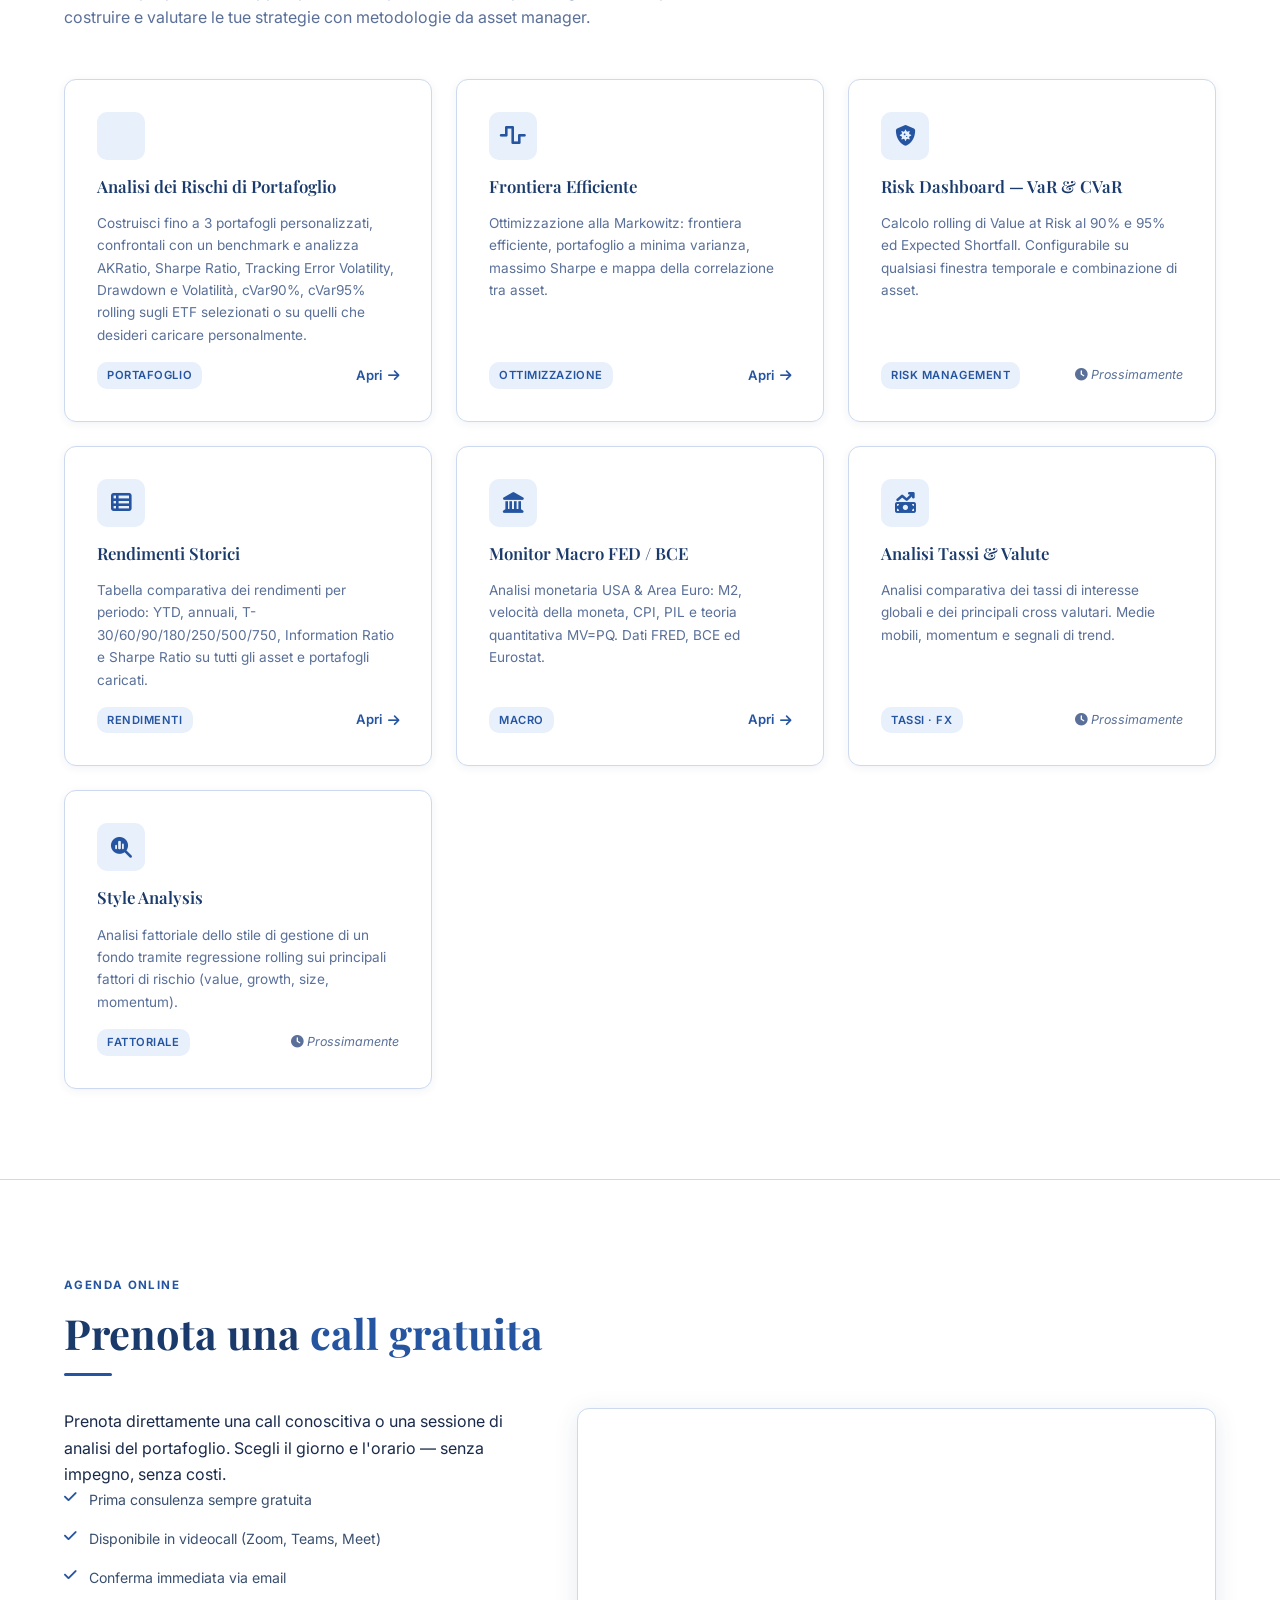
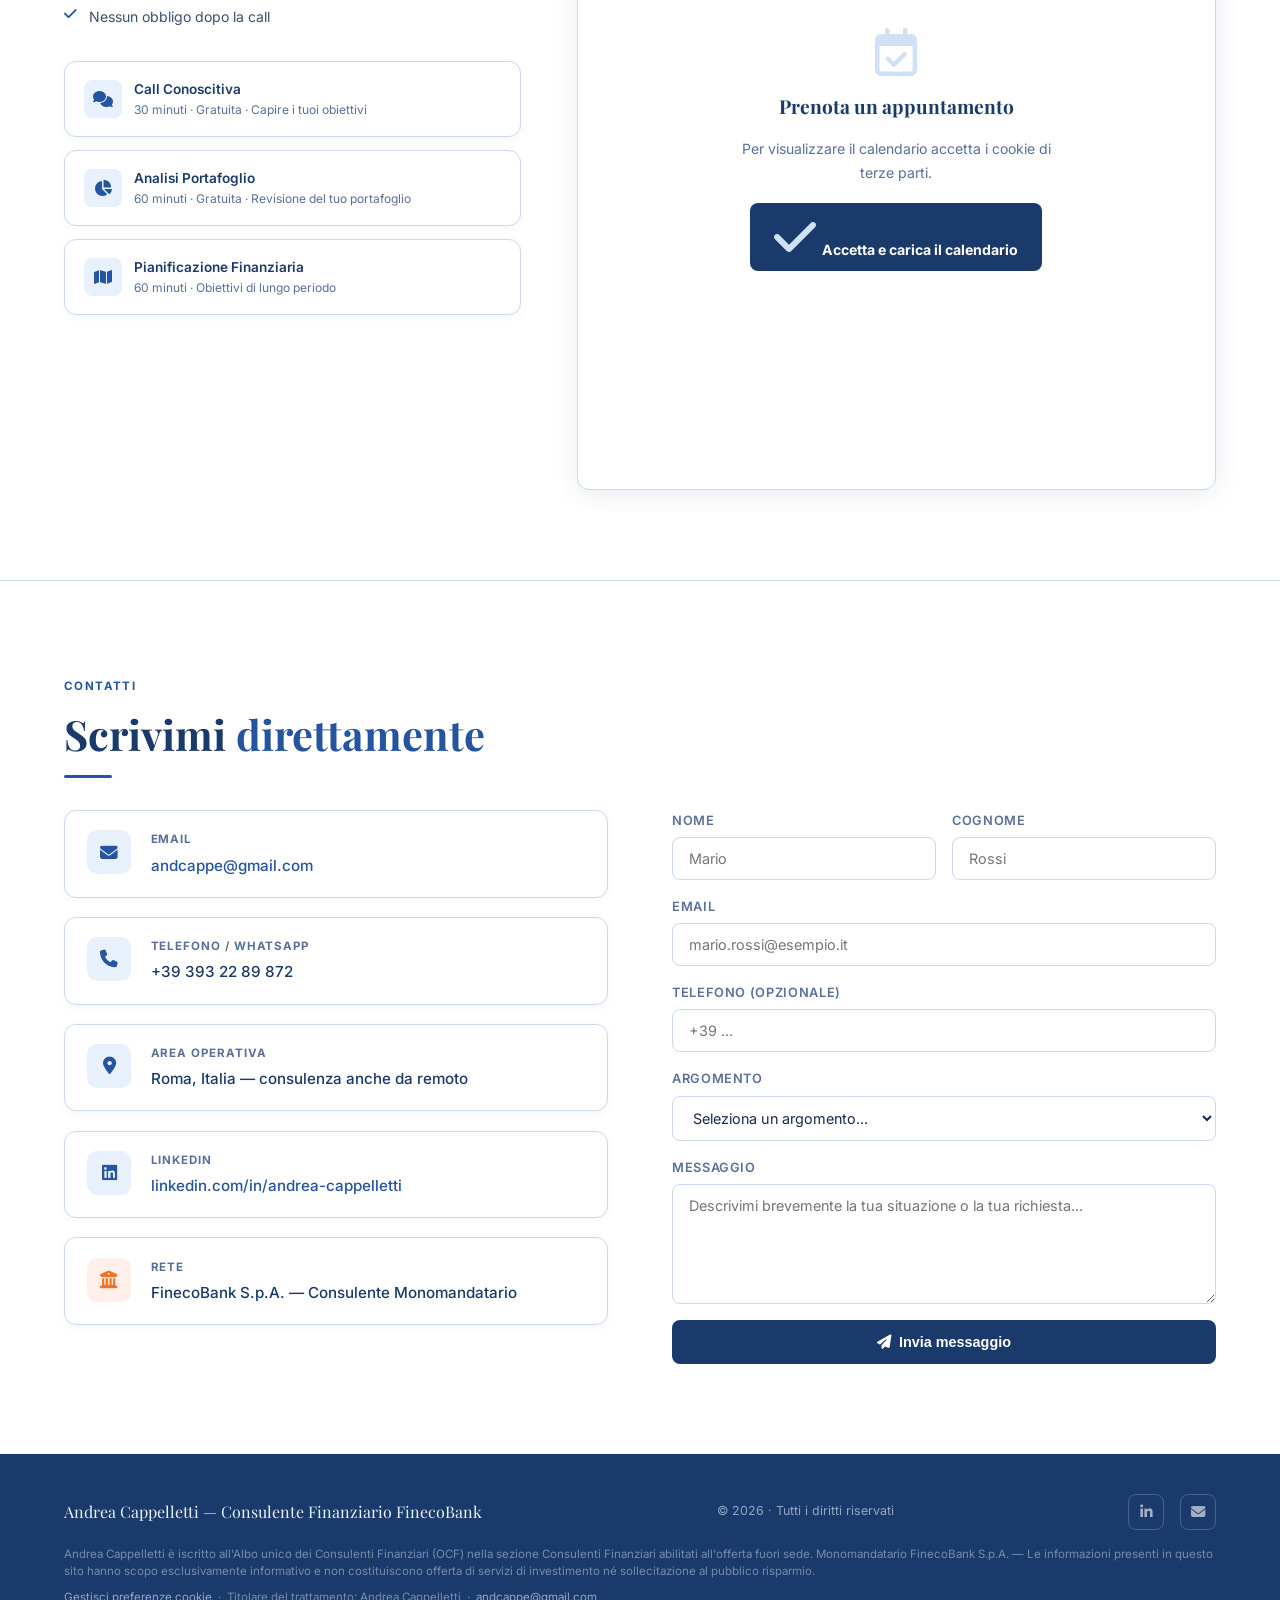
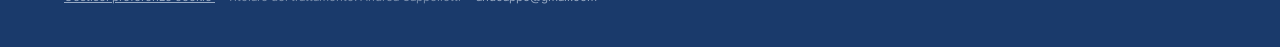
==== commit 9392da68: "Aggiungi rendimenti e opzioni; fix wsgi multi-app Aggiunge opzioni/app.py e rendimenti/app.py al rep" ====
--- a/profilo/index.html
+++ b/profilo/index.html
@@ -777,6 +777,15 @@
           <div class="dash-card-footer">
             <span class="dash-tag">Risk Management</span>
             <span class="dash-link-disabled"><i class="fa-solid fa-clock"></i> Prossimamente</span>
+          </div>
+        </div>
+        <div class="dash-card fade-in">
+          <div class="dash-card-icon"><i class="fa-solid fa-table-list"></i></div>
+          <h3>Rendimenti Storici</h3>
+          <p>Tabella comparativa dei rendimenti per periodo: YTD, annuali, T-30/60/90/180/250/500/750, Information Ratio e Sharpe Ratio su tutti gli asset e portafogli caricati.</p>
+          <div class="dash-card-footer">
+            <span class="dash-tag">Rendimenti</span>
+            <a href="/rendimenti/" class="dash-link">Apri <i class="fa-solid fa-arrow-right"></i></a>
           </div>
         </div>
         <div class="dash-card fade-in">
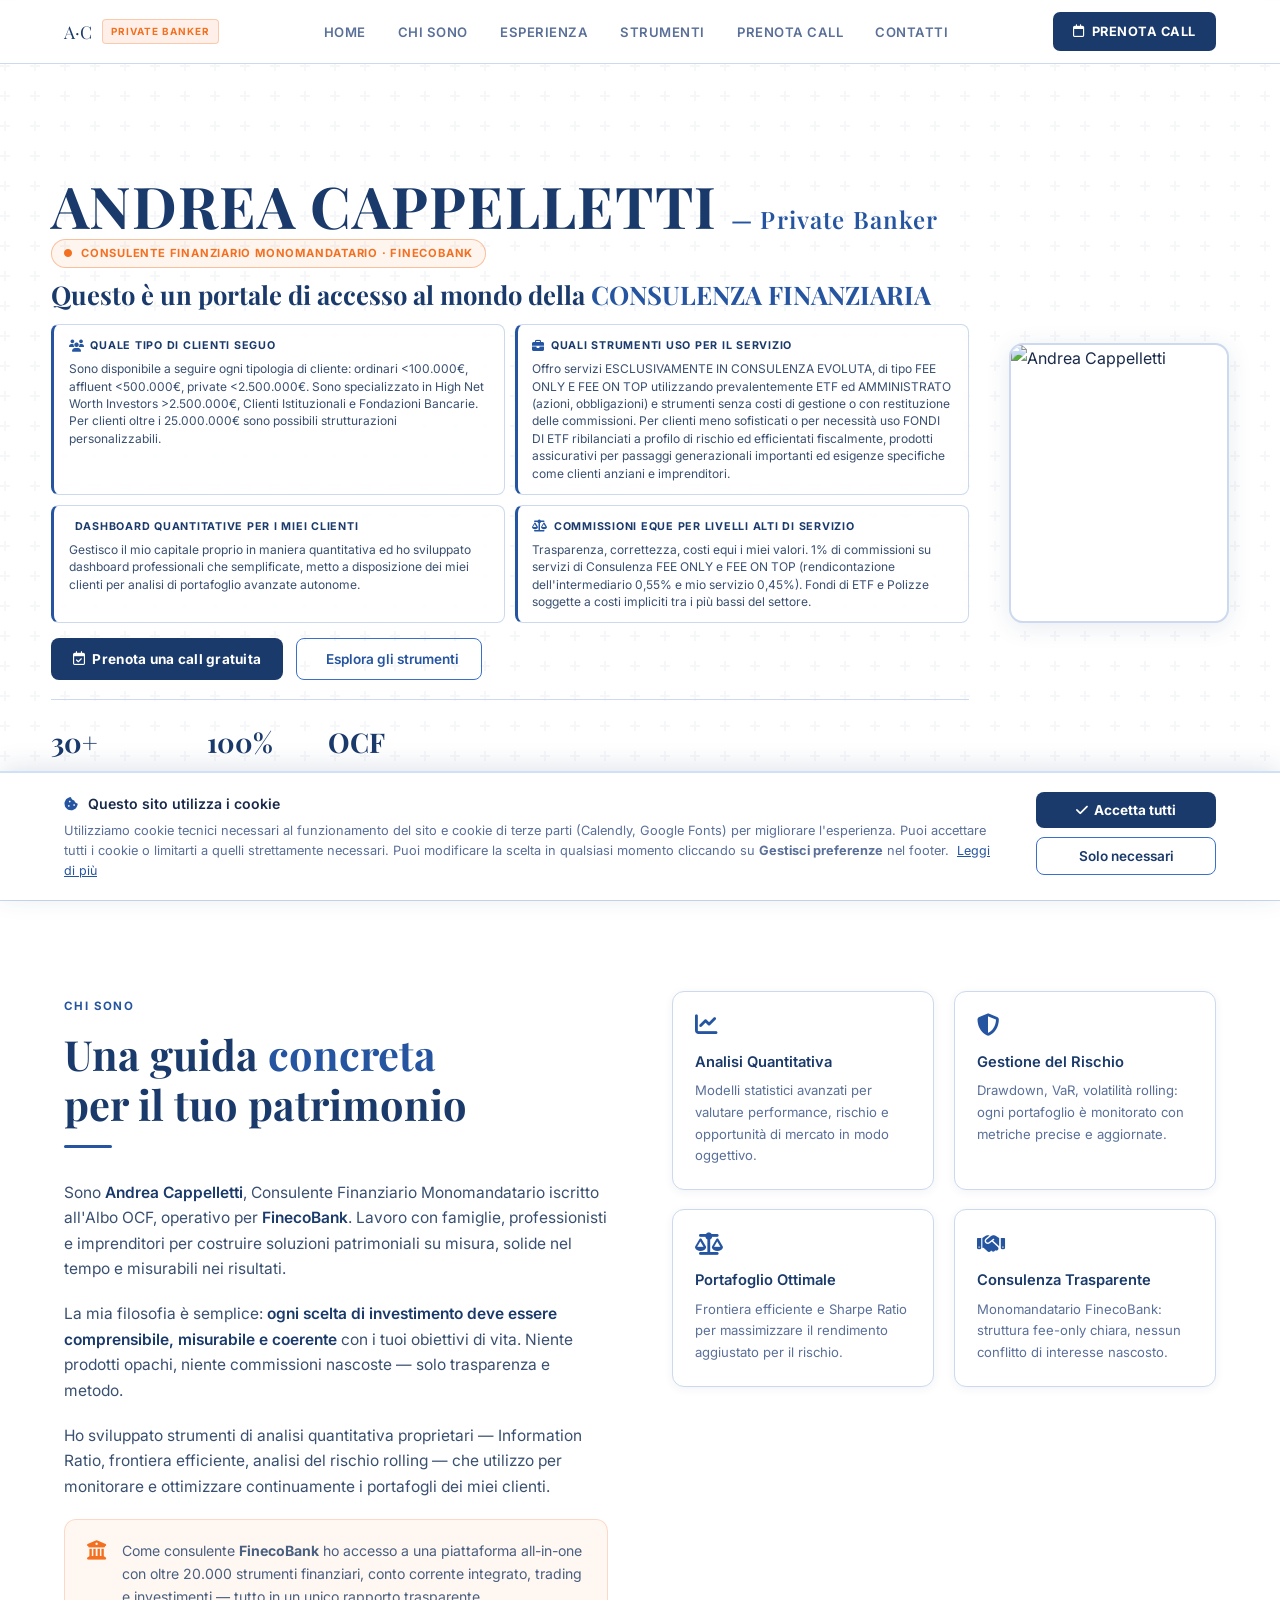
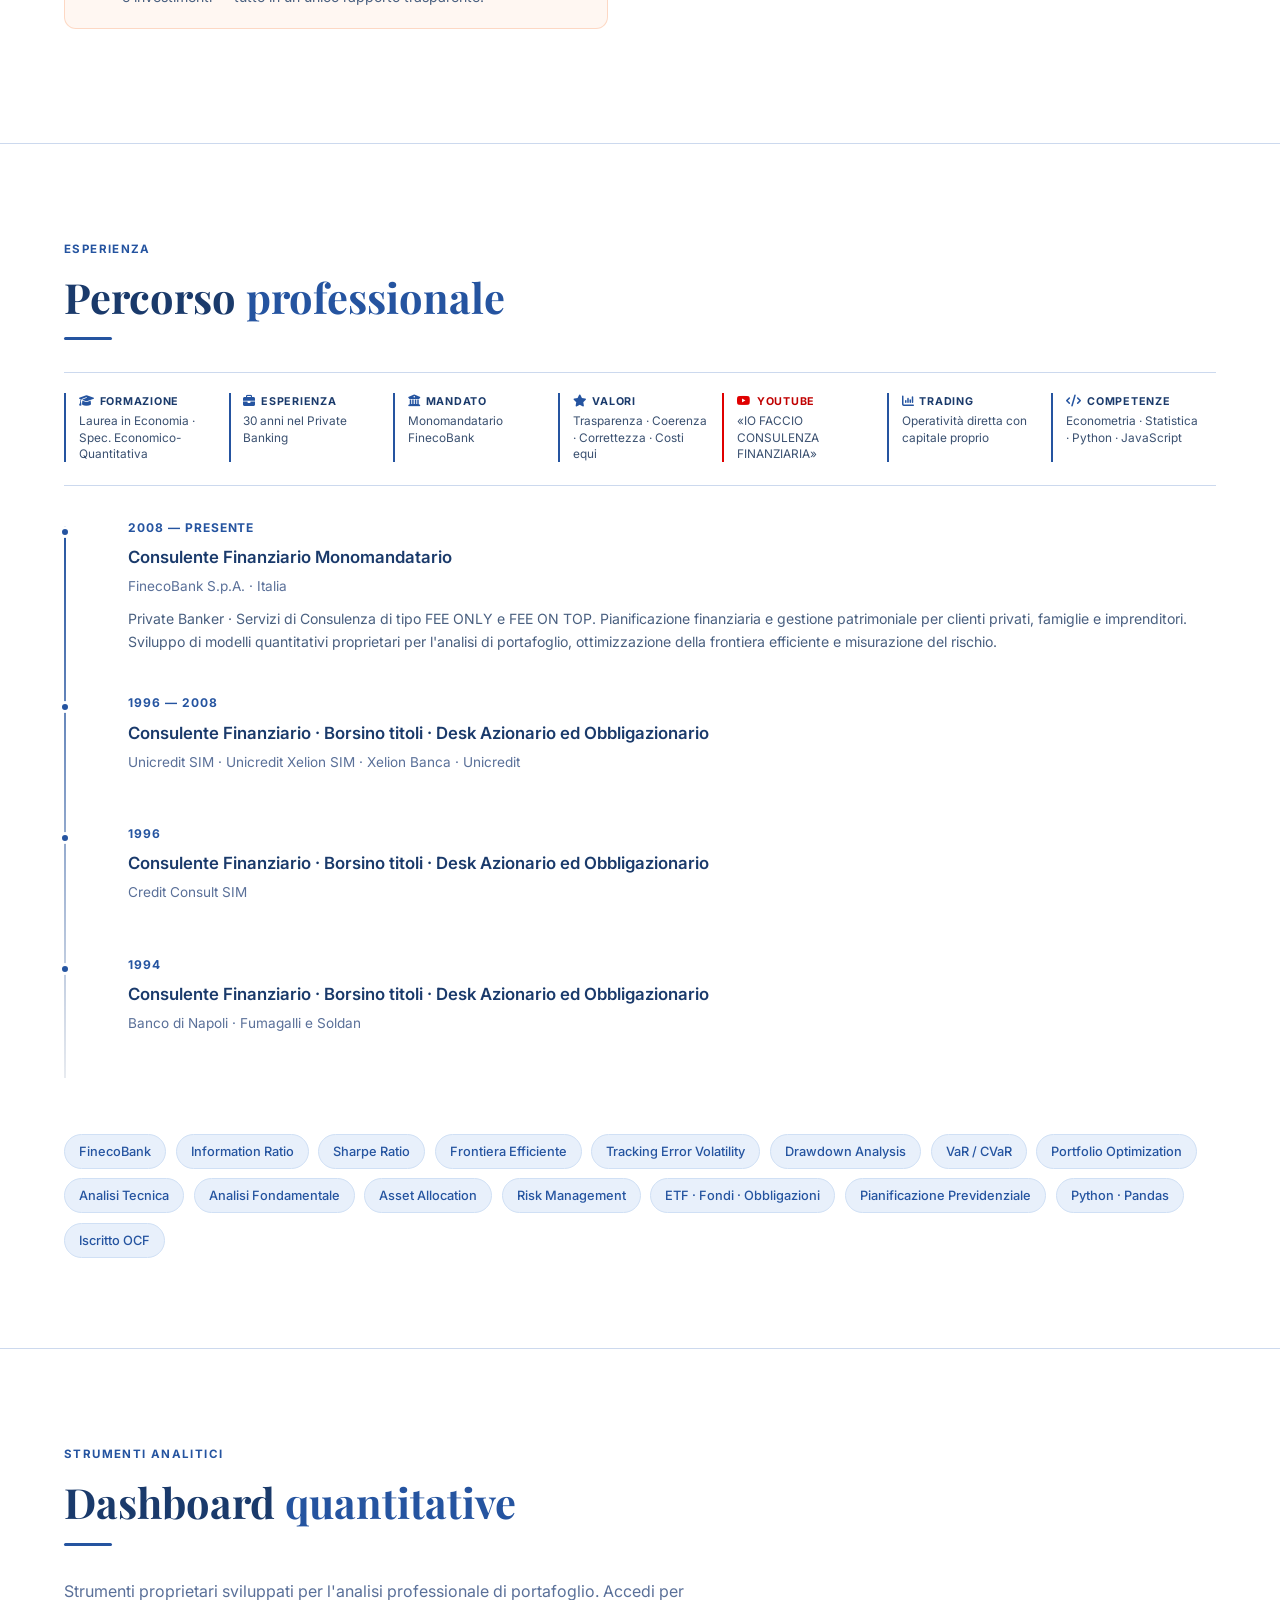
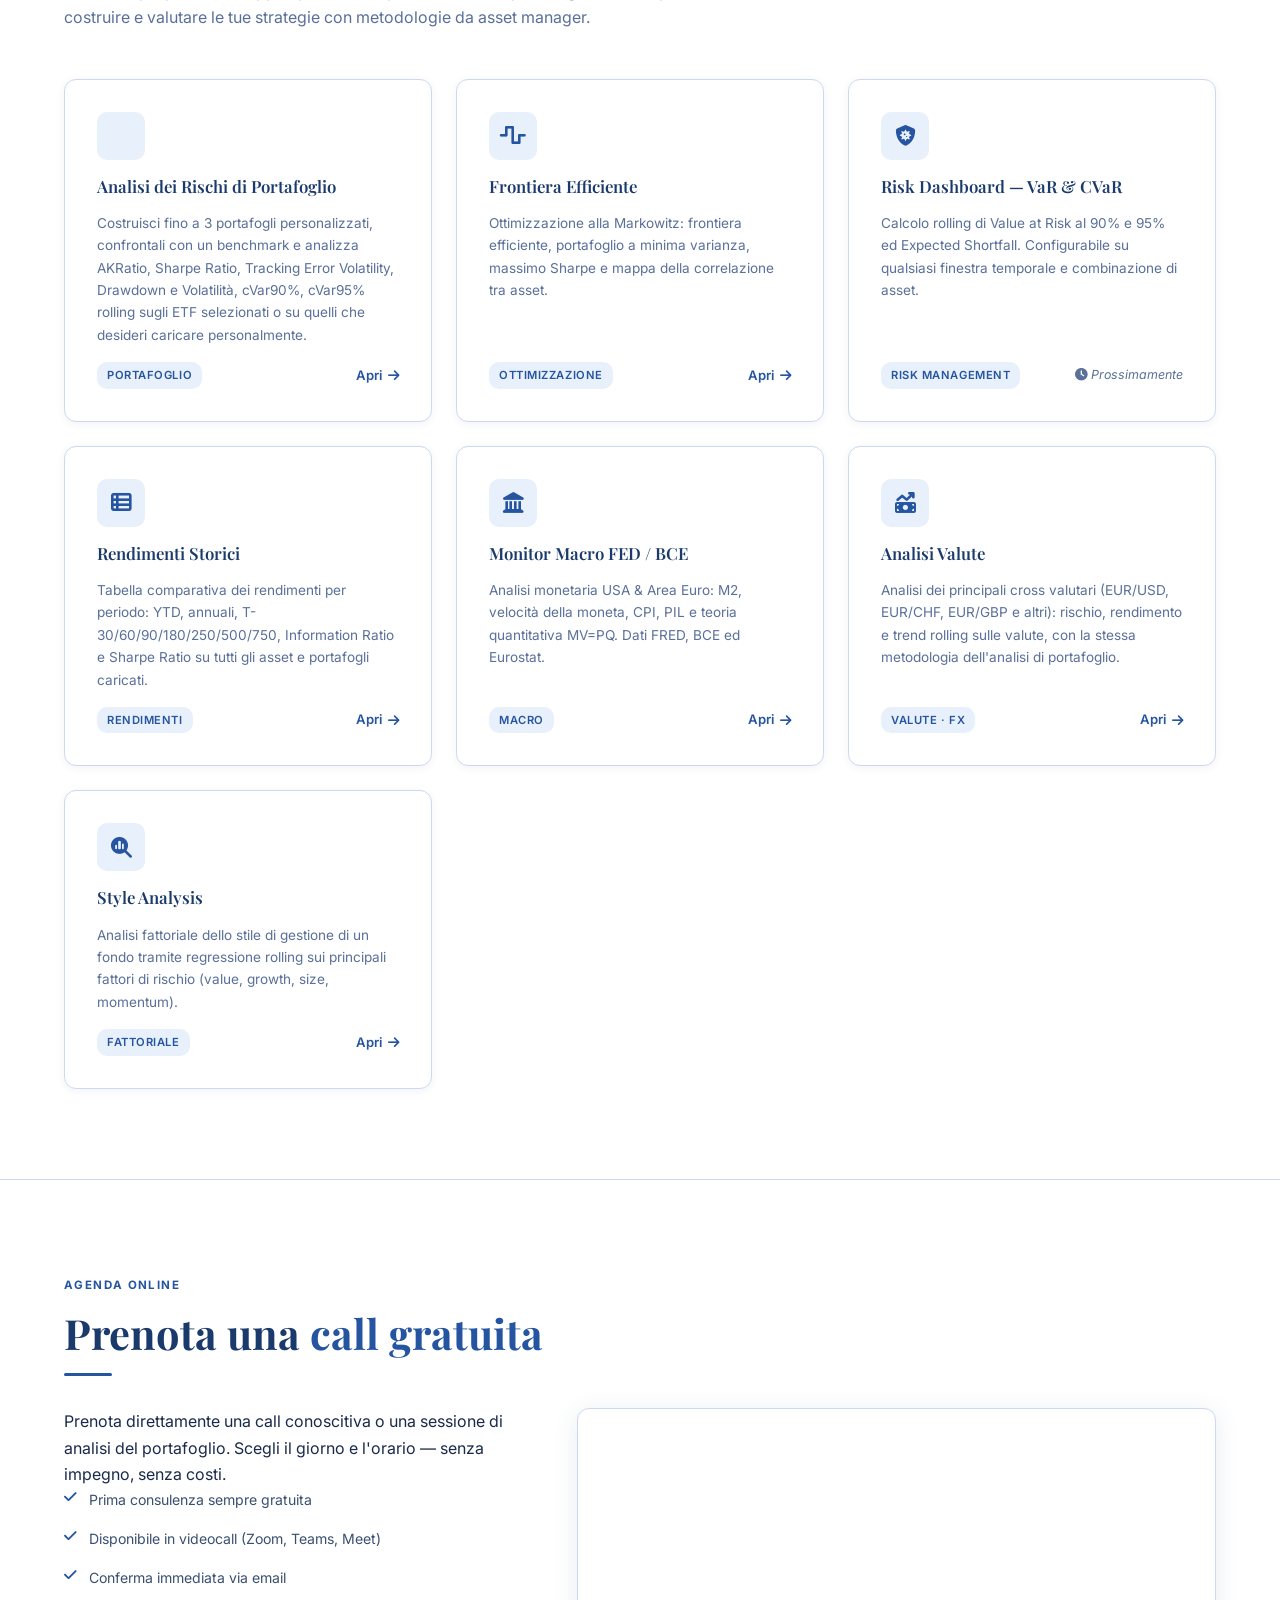
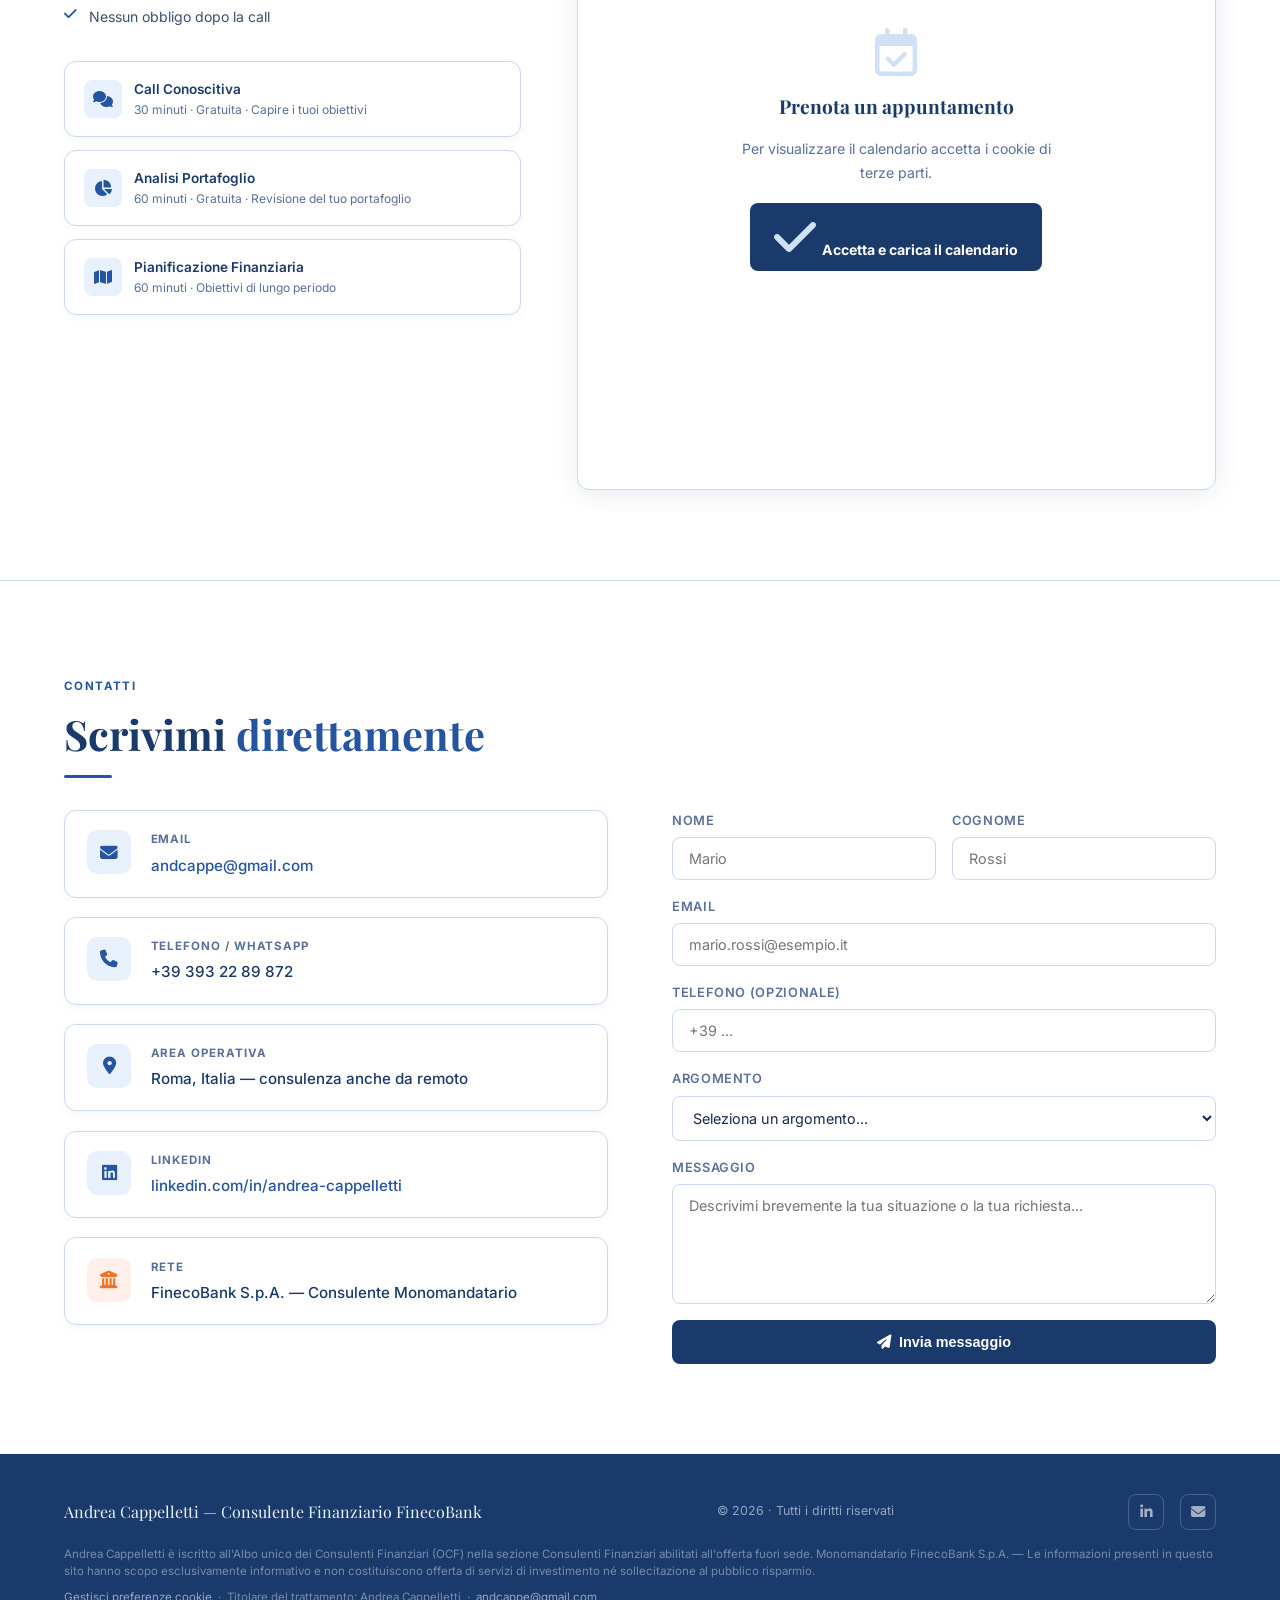
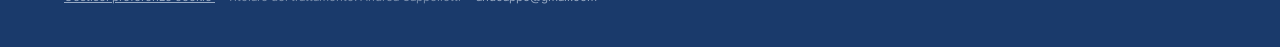
==== commit 7c033b3e: "Strumenti: default VALUTE + apertura Portafoglio su file/tab da URL - VALUTE.xlsx aggiunto ai file d" ====
--- a/profilo/index.html
+++ b/profilo/index.html
@@ -799,11 +799,11 @@
         </div>
         <div class="dash-card fade-in">
           <div class="dash-card-icon"><i class="fa-solid fa-money-bill-trend-up"></i></div>
-          <h3>Analisi Tassi &amp; Valute</h3>
-          <p>Analisi comparativa dei tassi di interesse globali e dei principali cross valutari. Medie mobili, momentum e segnali di trend.</p>
+          <h3>Analisi Valute</h3>
+          <p>Analisi dei principali cross valutari (EUR/USD, EUR/CHF, EUR/GBP e altri): rischio, rendimento e trend rolling sulle valute, con la stessa metodologia dell'analisi di portafoglio.</p>
           <div class="dash-card-footer">
-            <span class="dash-tag">Tassi · FX</span>
-            <span class="dash-link-disabled"><i class="fa-solid fa-clock"></i> Prossimamente</span>
+            <span class="dash-tag">Valute · FX</span>
+            <a href="/portafoglio/?file=VALUTE.xlsx" class="dash-link">Apri <i class="fa-solid fa-arrow-right"></i></a>
           </div>
         </div>
         <div class="dash-card fade-in">
@@ -812,7 +812,7 @@
           <p>Analisi fattoriale dello stile di gestione di un fondo tramite regressione rolling sui principali fattori di rischio (value, growth, size, momentum).</p>
           <div class="dash-card-footer">
             <span class="dash-tag">Fattoriale</span>
-            <span class="dash-link-disabled"><i class="fa-solid fa-clock"></i> Prossimamente</span>
+            <a href="/portafoglio/?tab=sa" class="dash-link">Apri <i class="fa-solid fa-arrow-right"></i></a>
           </div>
         </div>
       </div>
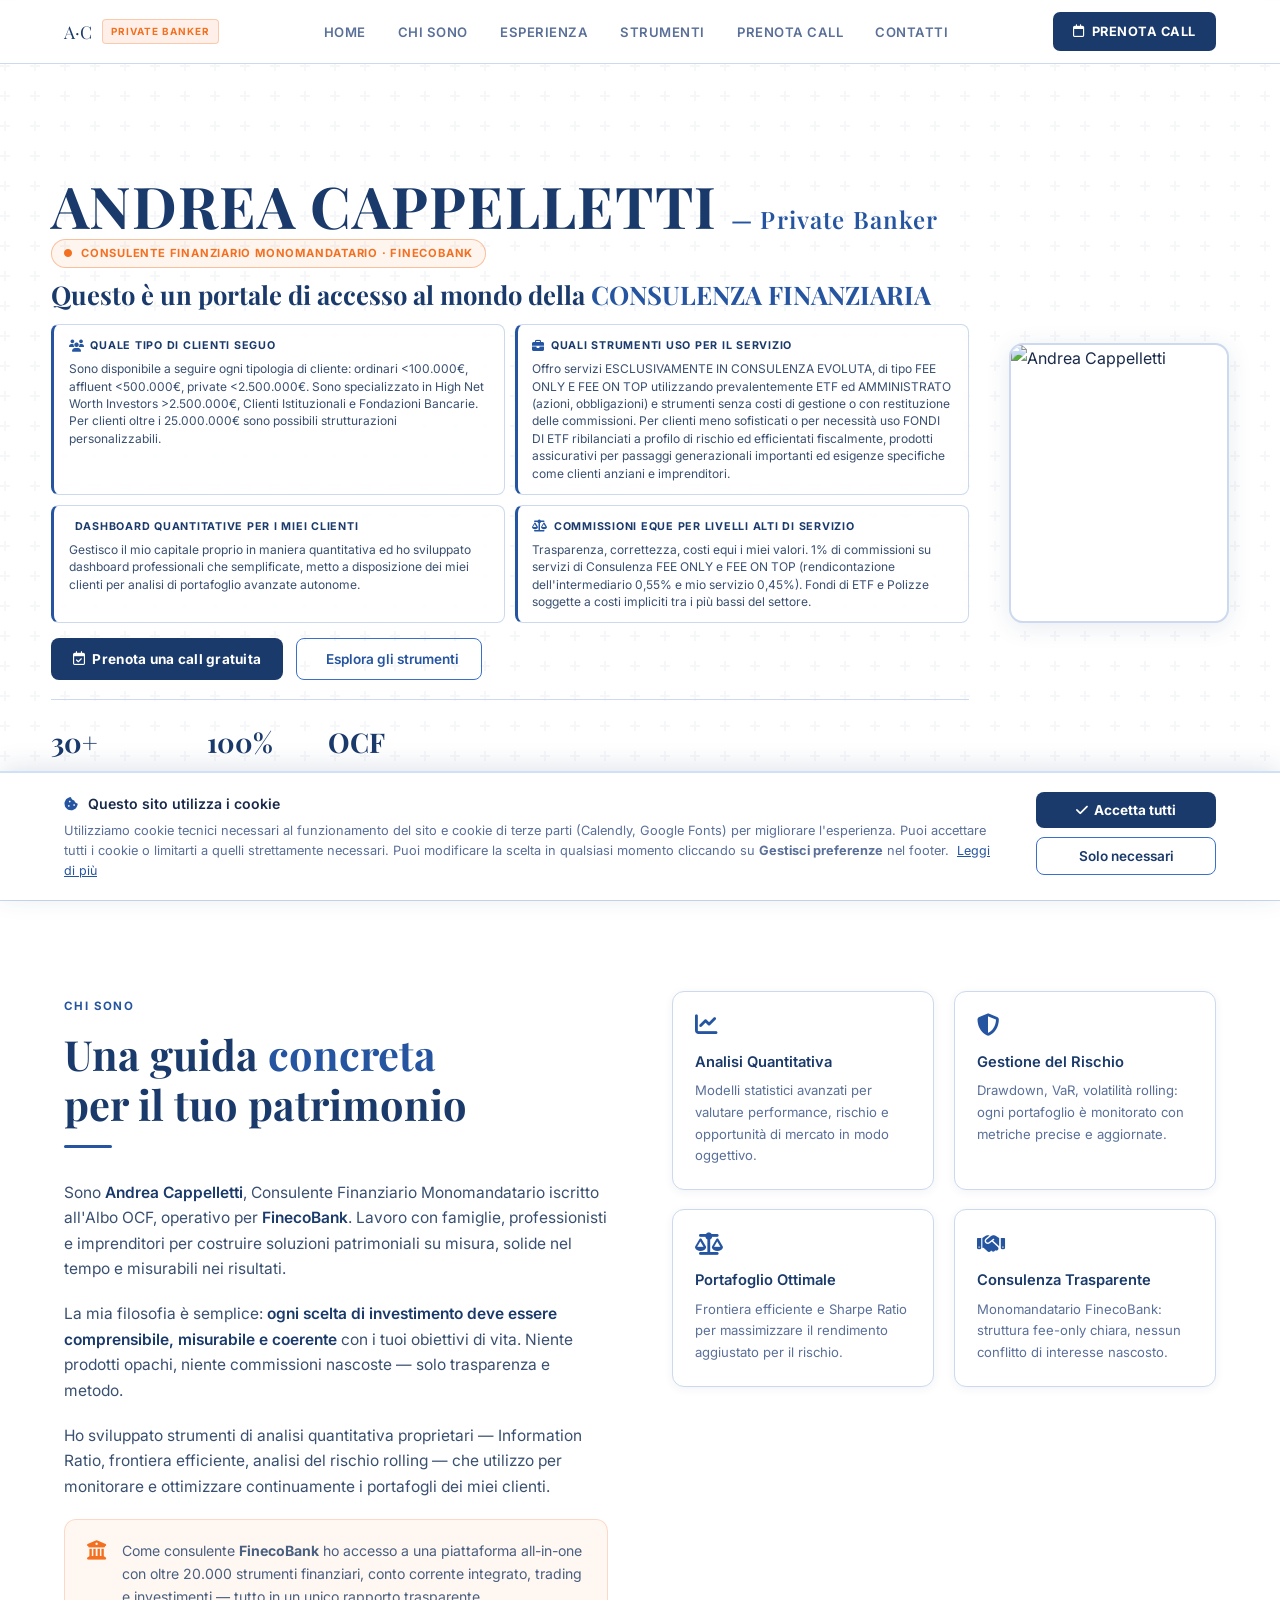
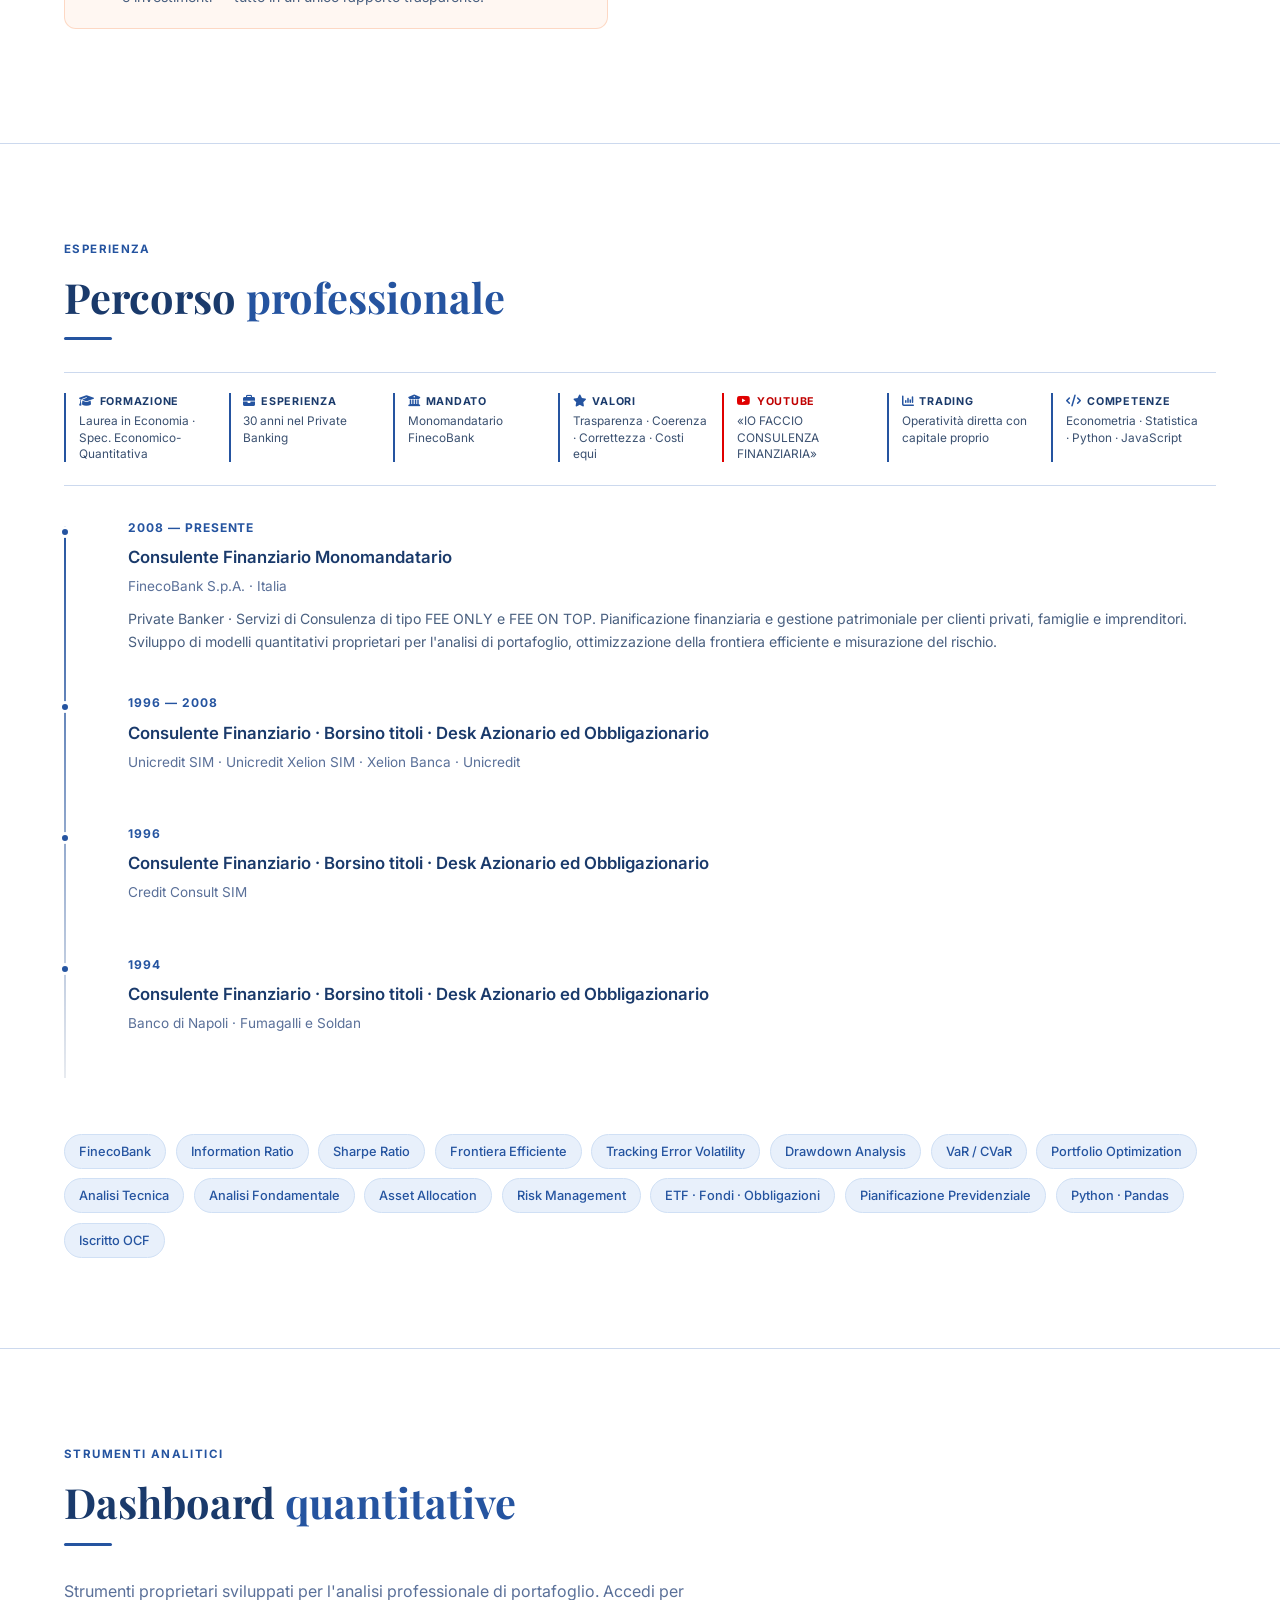
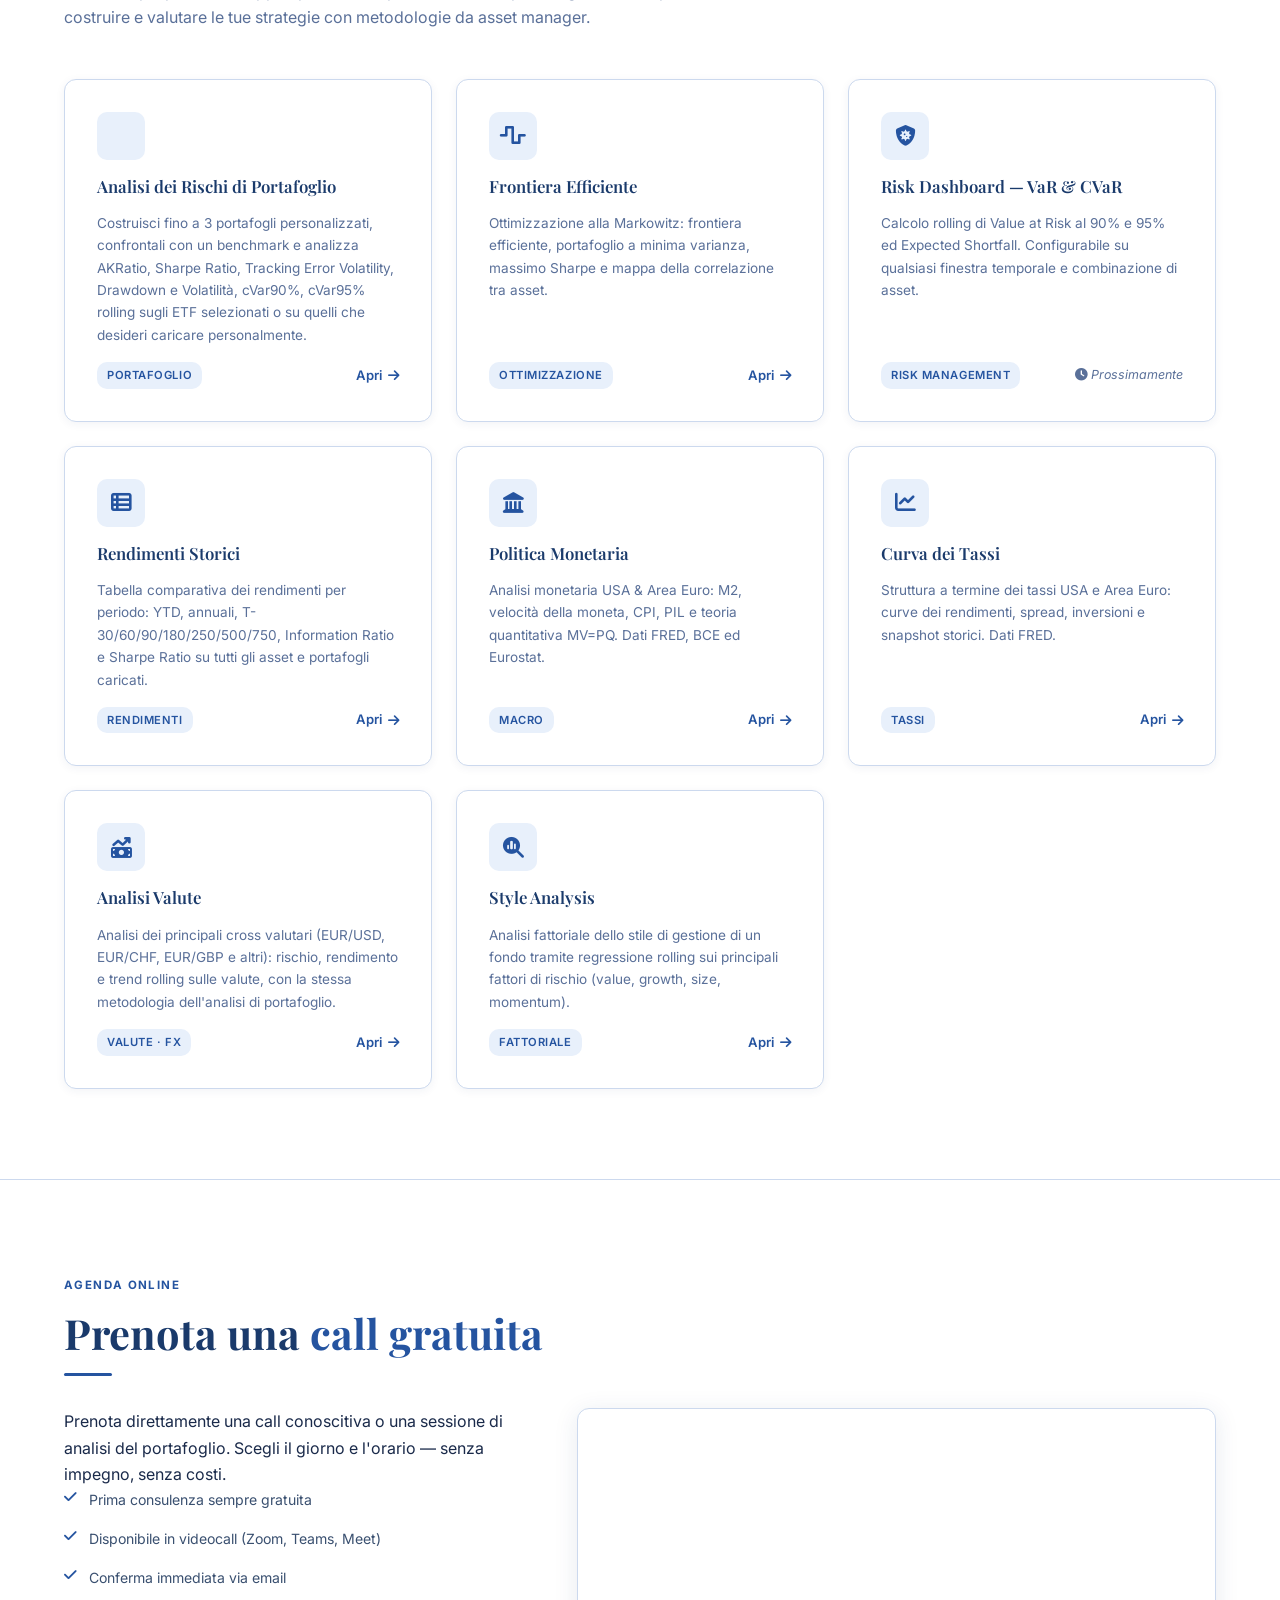
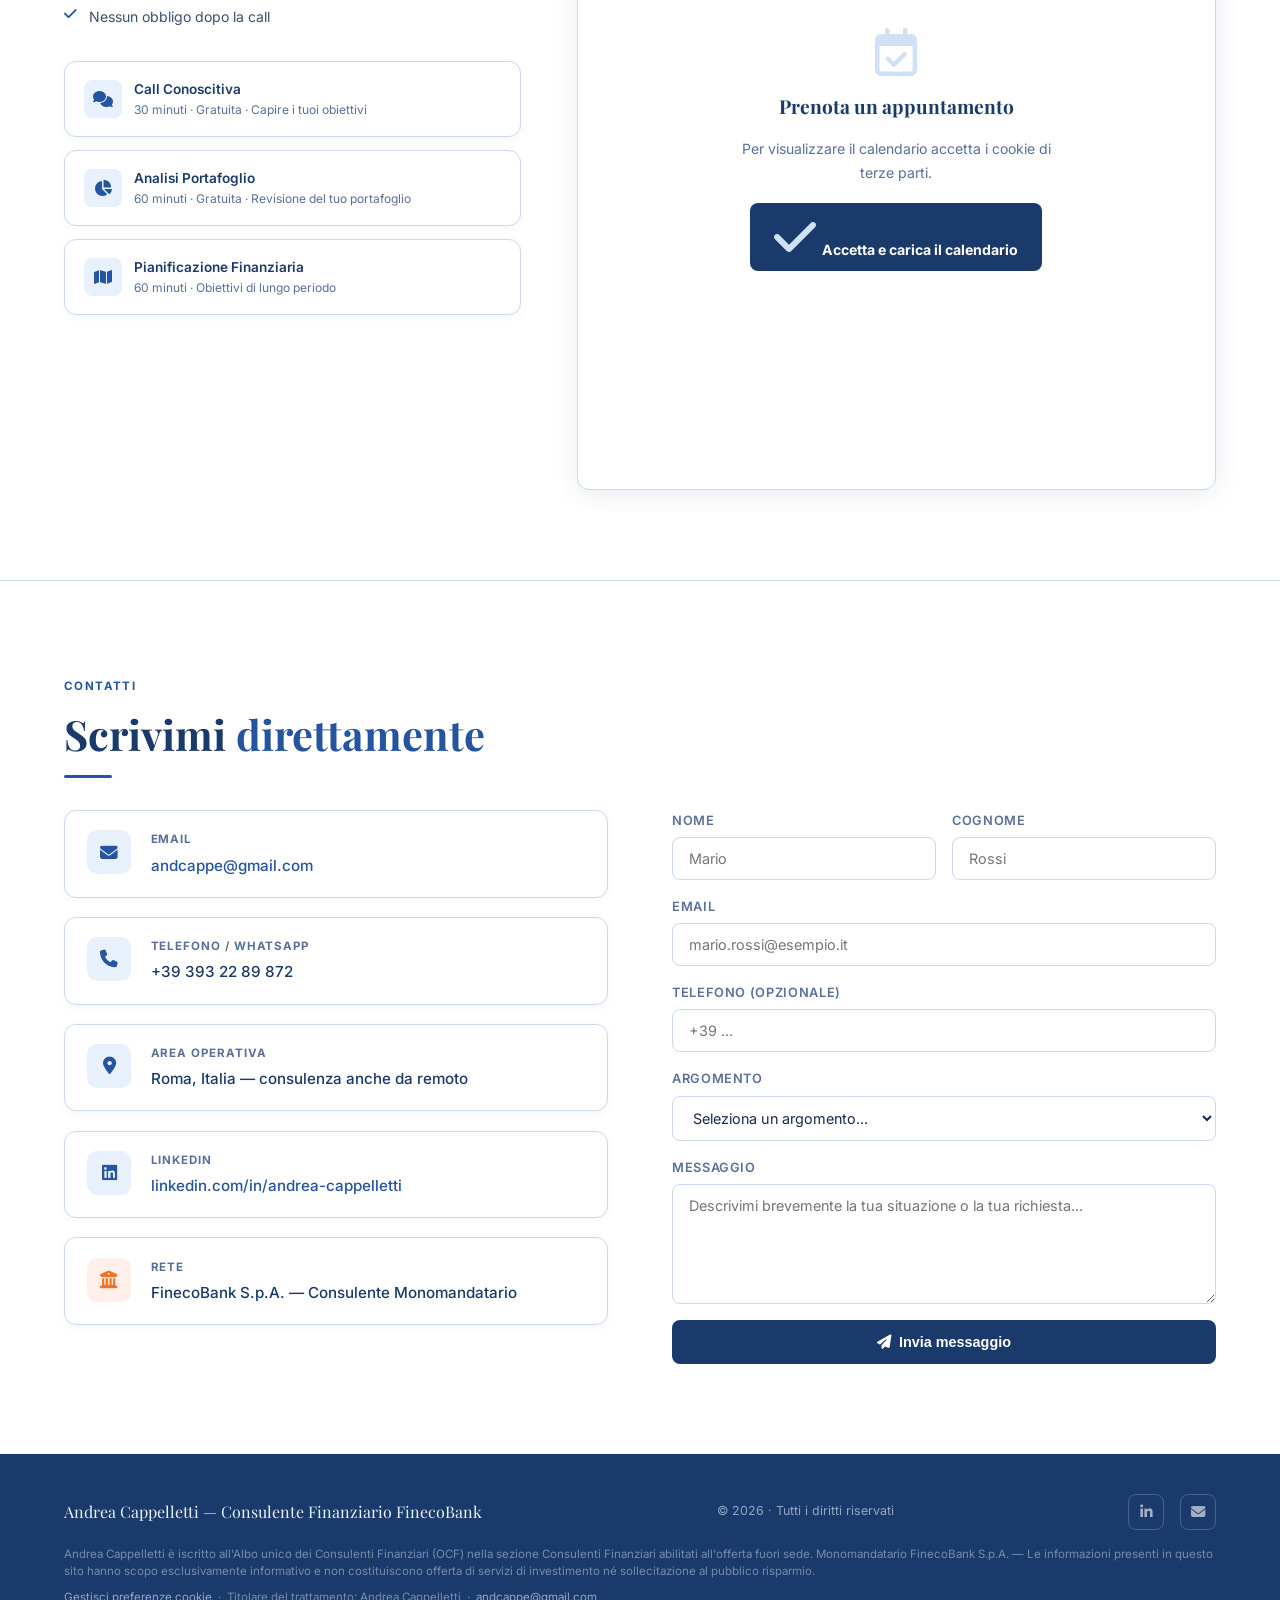
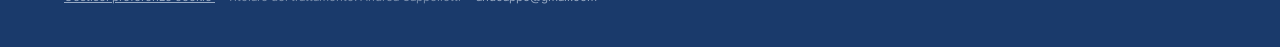
==== commit f850c536: "Macro Economia: integra FRED come sezione (navbar + Politica Monetaria + Curva dei Tassi) - fred/app" ====
--- a/profilo/index.html
+++ b/profilo/index.html
@@ -767,7 +767,7 @@
           <p>Ottimizzazione alla Markowitz: frontiera efficiente, portafoglio a minima varianza, massimo Sharpe e mappa della correlazione tra asset.</p>
           <div class="dash-card-footer">
             <span class="dash-tag">Ottimizzazione</span>
-            <a href="/frontiera/" class="dash-link">Apri <i class="fa-solid fa-arrow-right"></i></a>
+            <a href="/portafoglio/?tab=frontiera" class="dash-link">Apri <i class="fa-solid fa-arrow-right"></i></a>
           </div>
         </div>
         <div class="dash-card fade-in">
@@ -785,16 +785,25 @@
           <p>Tabella comparativa dei rendimenti per periodo: YTD, annuali, T-30/60/90/180/250/500/750, Information Ratio e Sharpe Ratio su tutti gli asset e portafogli caricati.</p>
           <div class="dash-card-footer">
             <span class="dash-tag">Rendimenti</span>
-            <a href="/rendimenti/" class="dash-link">Apri <i class="fa-solid fa-arrow-right"></i></a>
+            <a href="/portafoglio/?tab=rendimenti" class="dash-link">Apri <i class="fa-solid fa-arrow-right"></i></a>
           </div>
         </div>
         <div class="dash-card fade-in">
           <div class="dash-card-icon"><i class="fa-solid fa-landmark"></i></div>
-          <h3>Monitor Macro FED / BCE</h3>
+          <h3>Politica Monetaria</h3>
           <p>Analisi monetaria USA &amp; Area Euro: M2, velocità della moneta, CPI, PIL e teoria quantitativa MV=PQ. Dati FRED, BCE ed Eurostat.</p>
           <div class="dash-card-footer">
             <span class="dash-tag">Macro</span>
-            <a href="/macro/" class="dash-link">Apri <i class="fa-solid fa-arrow-right"></i></a>
+            <a href="/fred/?tab=tab-politica" class="dash-link">Apri <i class="fa-solid fa-arrow-right"></i></a>
+          </div>
+        </div>
+        <div class="dash-card fade-in">
+          <div class="dash-card-icon"><i class="fa-solid fa-chart-line"></i></div>
+          <h3>Curva dei Tassi</h3>
+          <p>Struttura a termine dei tassi USA e Area Euro: curve dei rendimenti, spread, inversioni e snapshot storici. Dati FRED.</p>
+          <div class="dash-card-footer">
+            <span class="dash-tag">Tassi</span>
+            <a href="/fred/?tab=tab2" class="dash-link">Apri <i class="fa-solid fa-arrow-right"></i></a>
           </div>
         </div>
         <div class="dash-card fade-in">
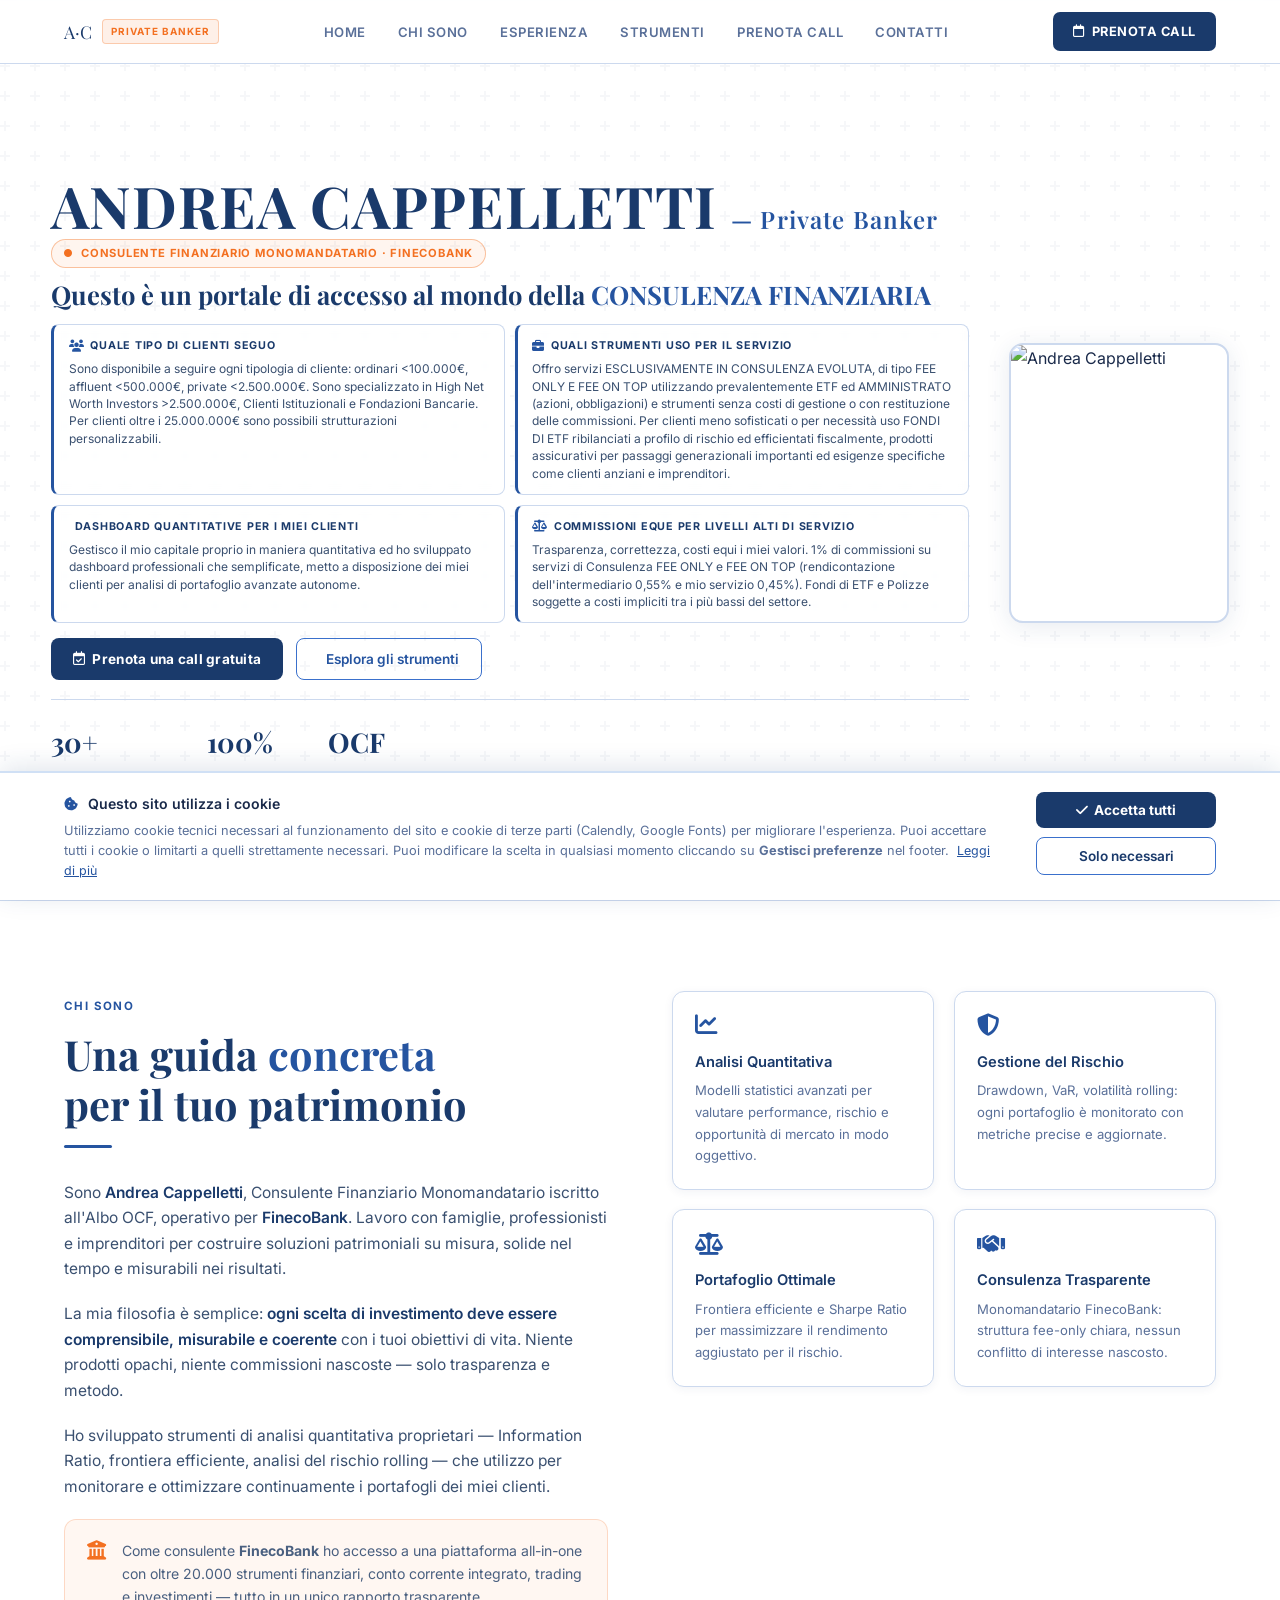
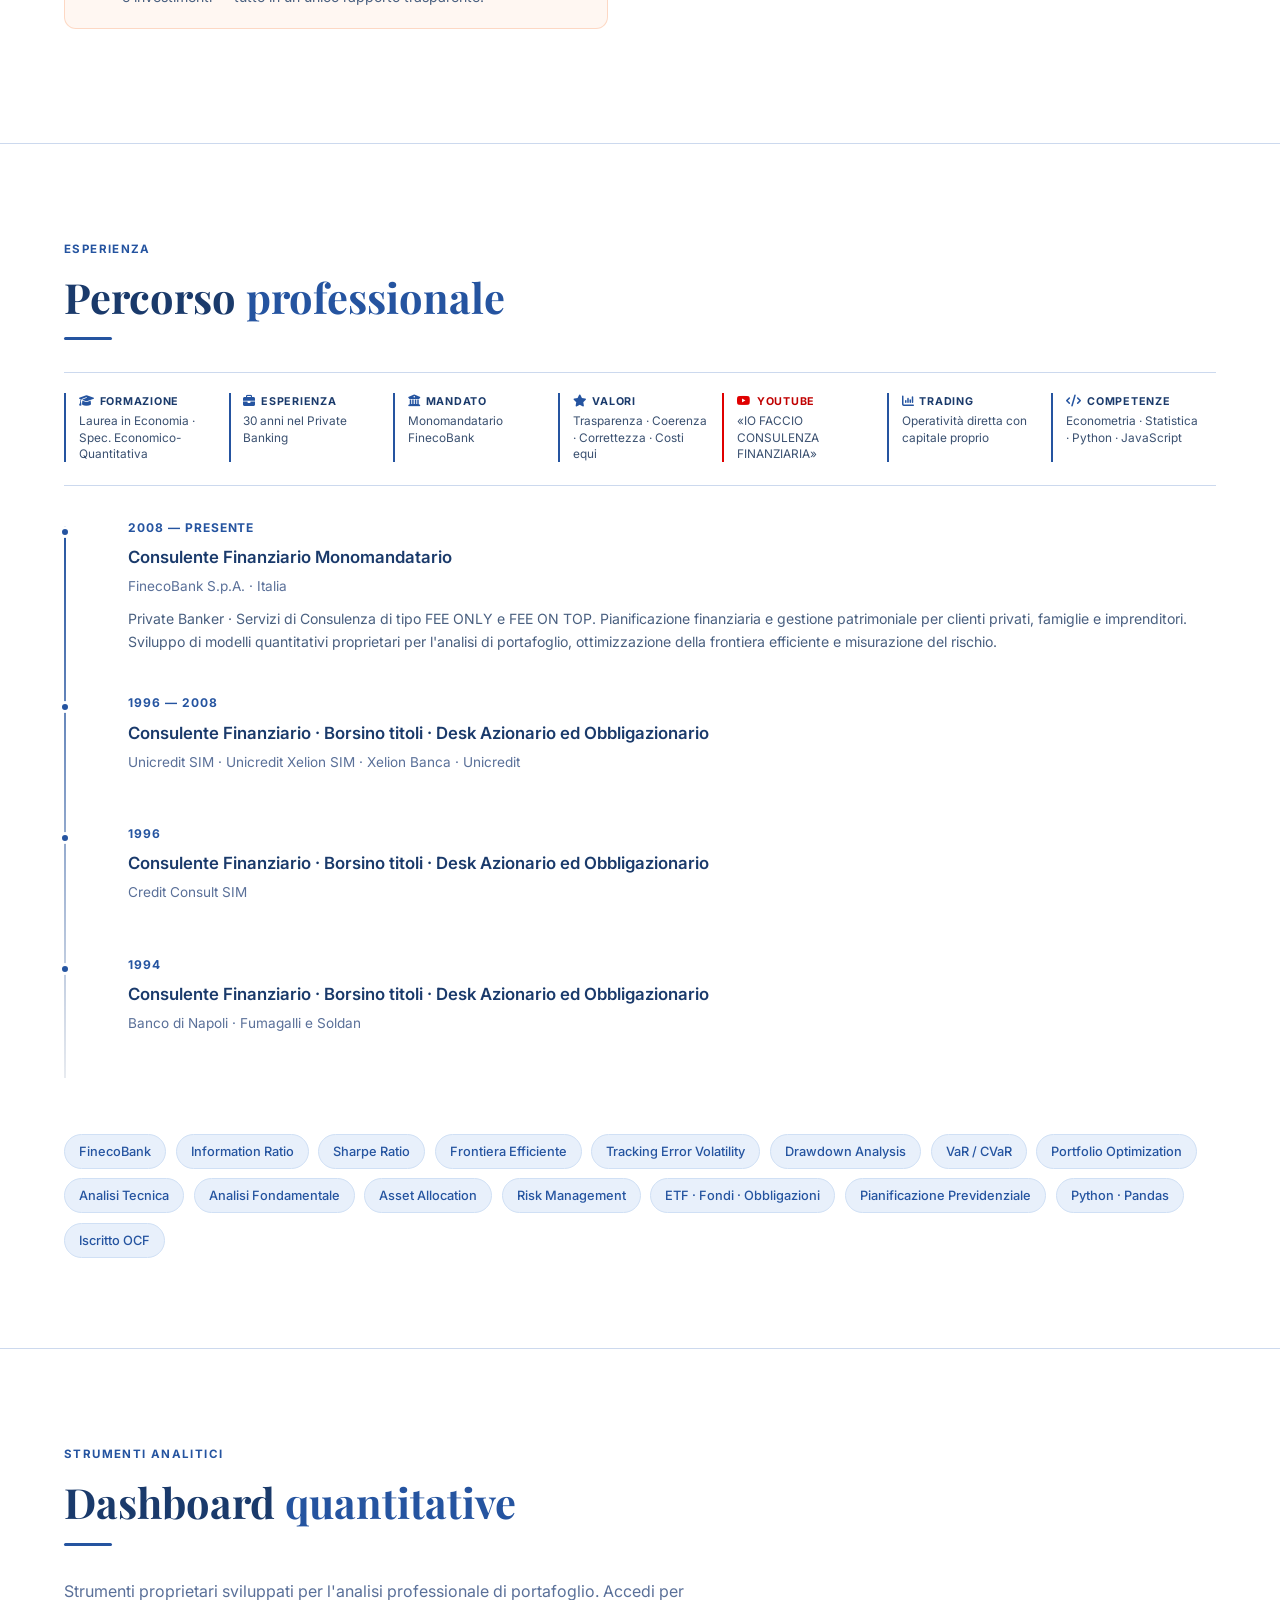
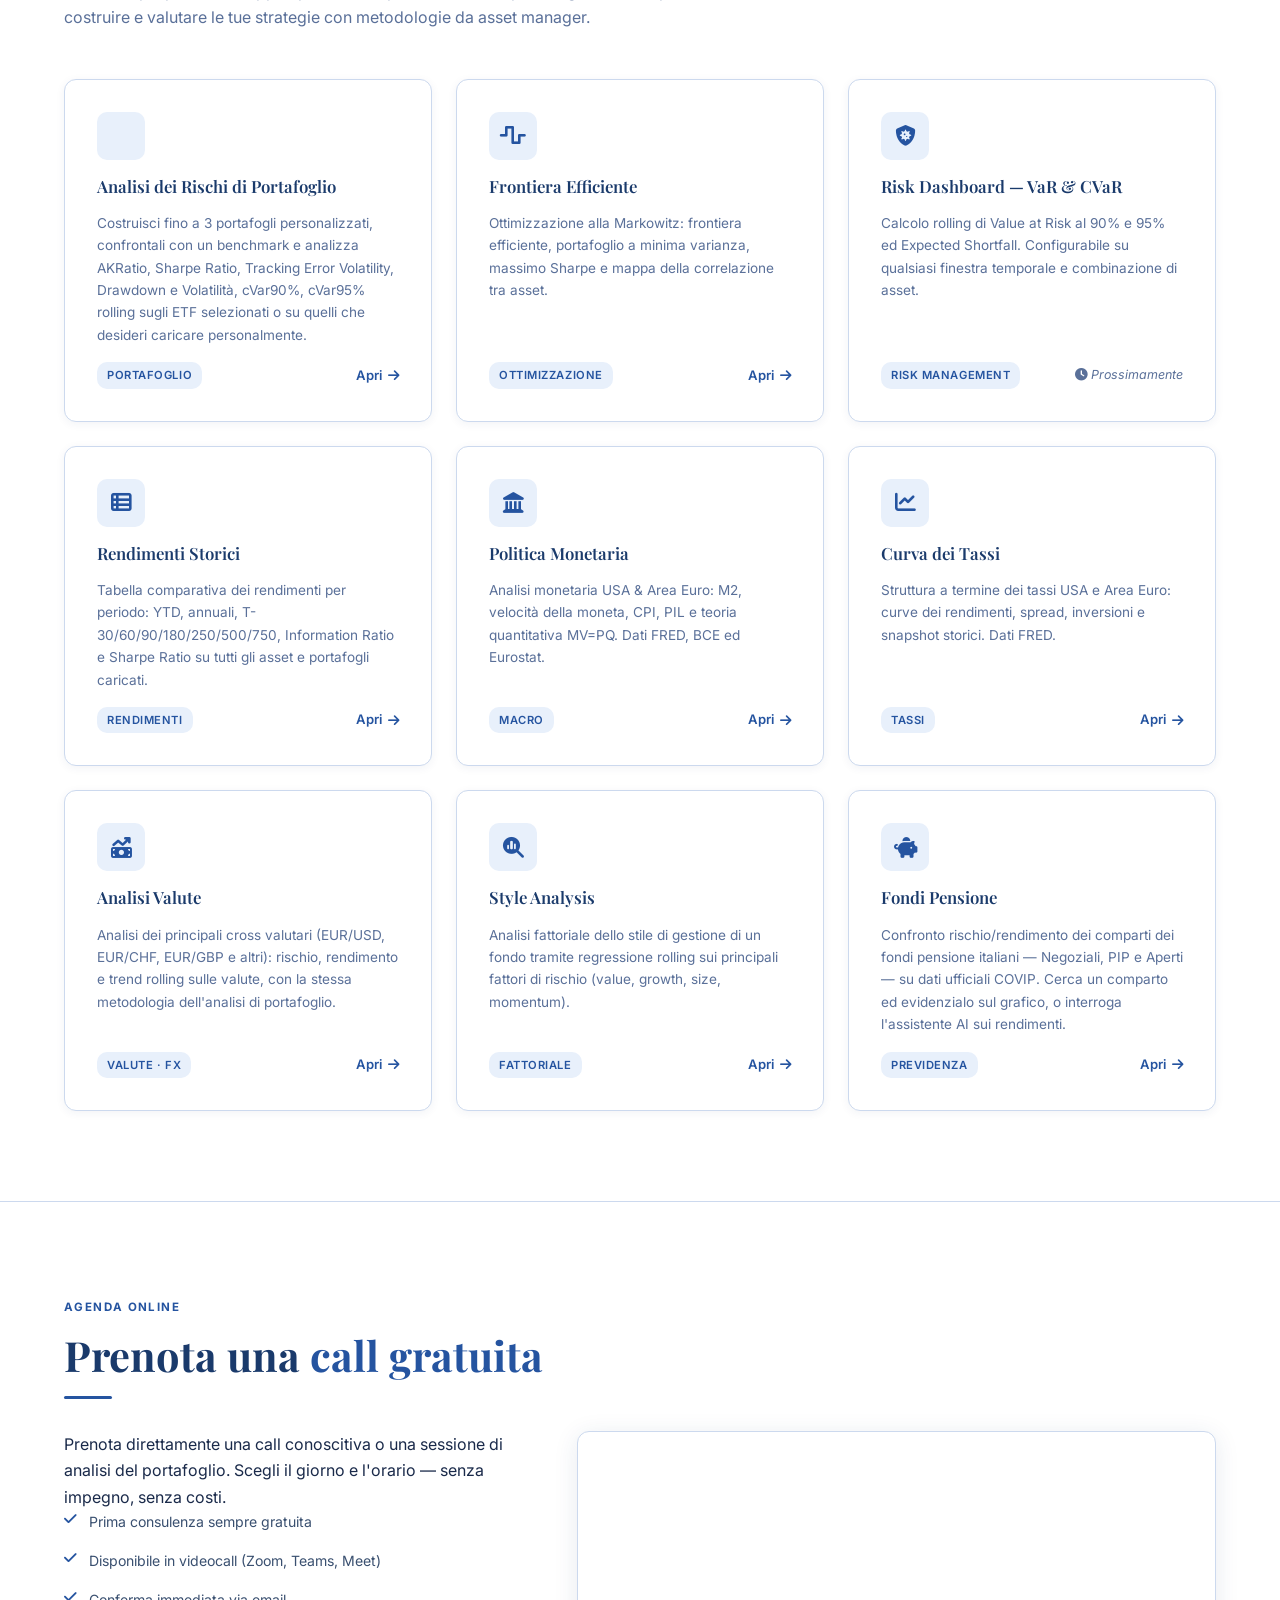
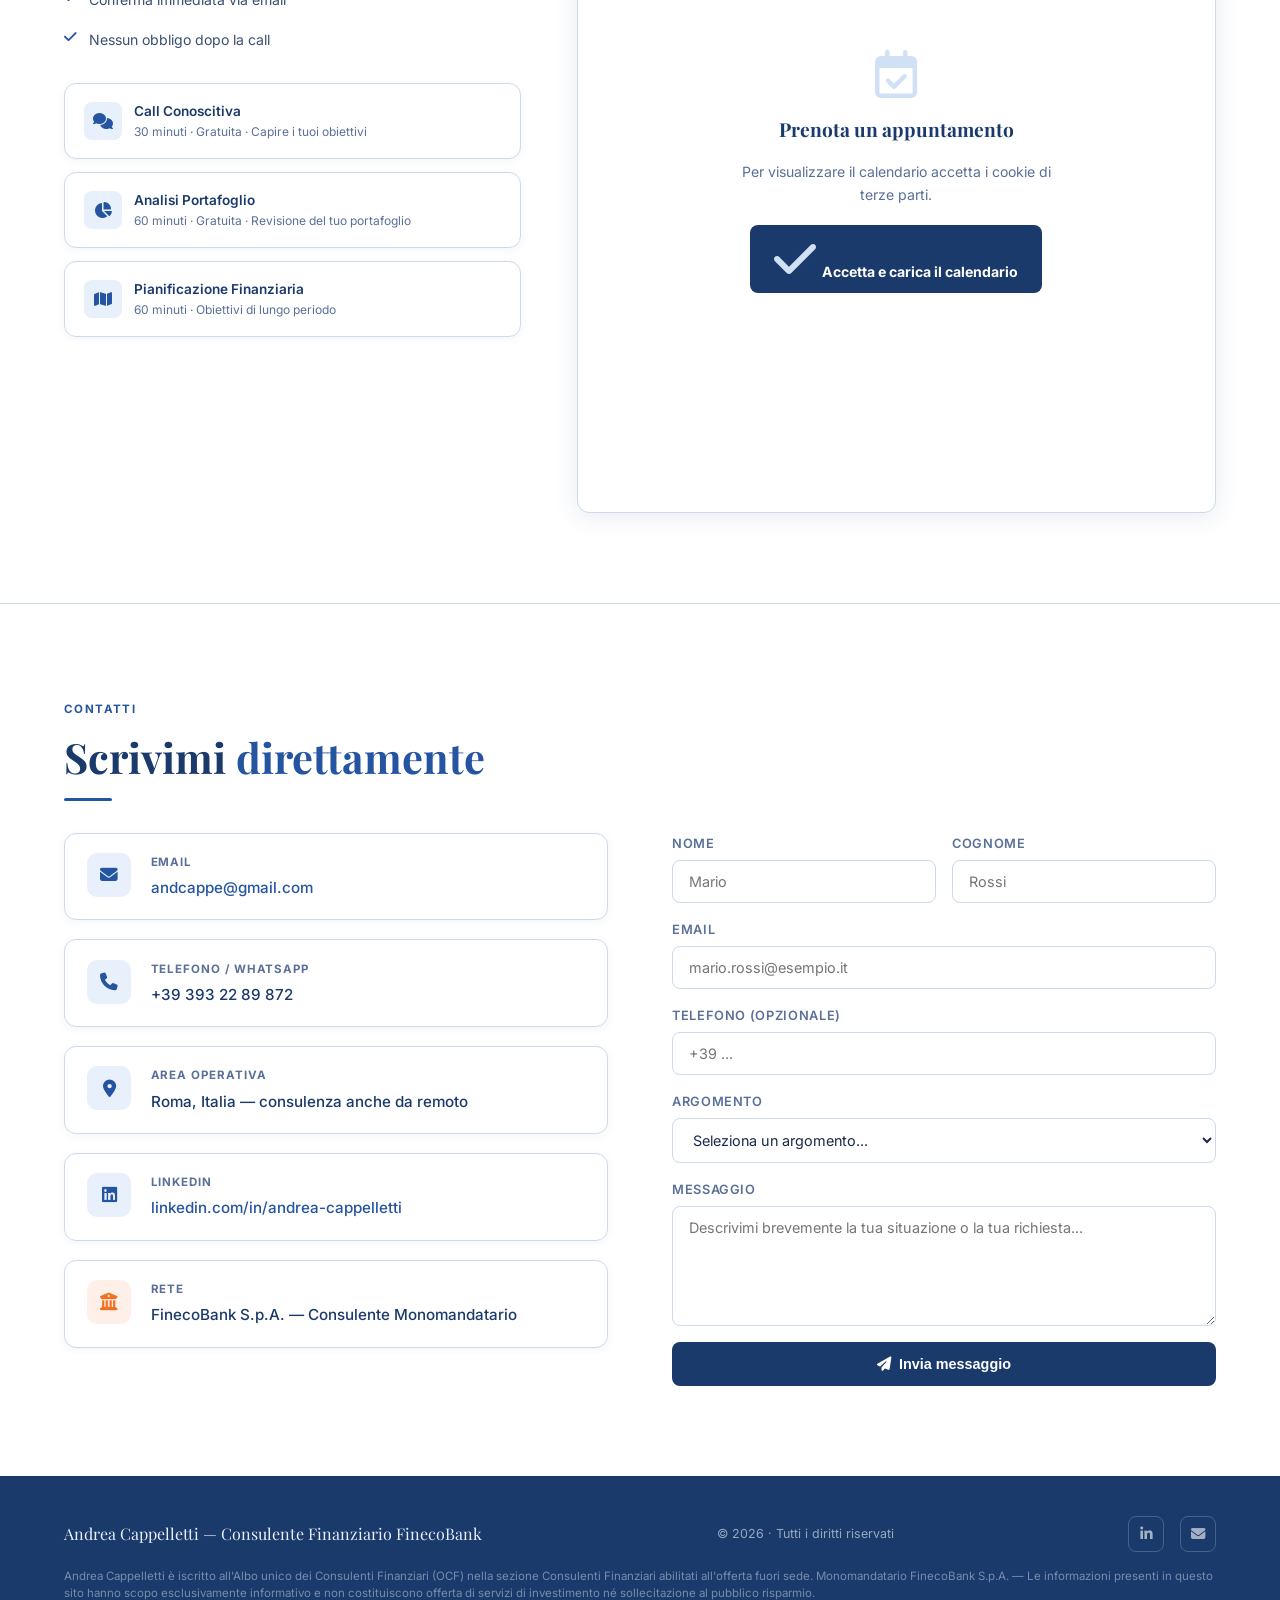
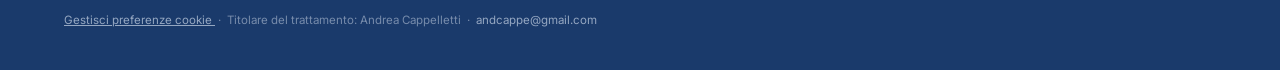
==== commit 28a37d34: "Portafoglio: benchmark-portafoglio con stessa cumulata Buy&Hold + uirevision per struttura (fix ri-a" ====
--- a/profilo/index.html
+++ b/profilo/index.html
@@ -794,7 +794,7 @@
           <p>Analisi monetaria USA &amp; Area Euro: M2, velocità della moneta, CPI, PIL e teoria quantitativa MV=PQ. Dati FRED, BCE ed Eurostat.</p>
           <div class="dash-card-footer">
             <span class="dash-tag">Macro</span>
-            <a href="/fred/?tab=tab-politica" class="dash-link">Apri <i class="fa-solid fa-arrow-right"></i></a>
+            <a href="/fred/?tab=tab1" class="dash-link">Apri <i class="fa-solid fa-arrow-right"></i></a>
           </div>
         </div>
         <div class="dash-card fade-in">
@@ -822,6 +822,15 @@
           <div class="dash-card-footer">
             <span class="dash-tag">Fattoriale</span>
             <a href="/portafoglio/?tab=sa" class="dash-link">Apri <i class="fa-solid fa-arrow-right"></i></a>
+          </div>
+        </div>
+        <div class="dash-card fade-in">
+          <div class="dash-card-icon"><i class="fa-solid fa-piggy-bank"></i></div>
+          <h3>Fondi Pensione</h3>
+          <p>Confronto rischio/rendimento dei comparti dei fondi pensione italiani — Negoziali, PIP e Aperti — su dati ufficiali COVIP. Cerca un comparto ed evidenzialo sul grafico, o interroga l'assistente AI sui rendimenti.</p>
+          <div class="dash-card-footer">
+            <span class="dash-tag">Previdenza</span>
+            <a href="/fondipensione/" class="dash-link">Apri <i class="fa-solid fa-arrow-right"></i></a>
           </div>
         </div>
       </div>
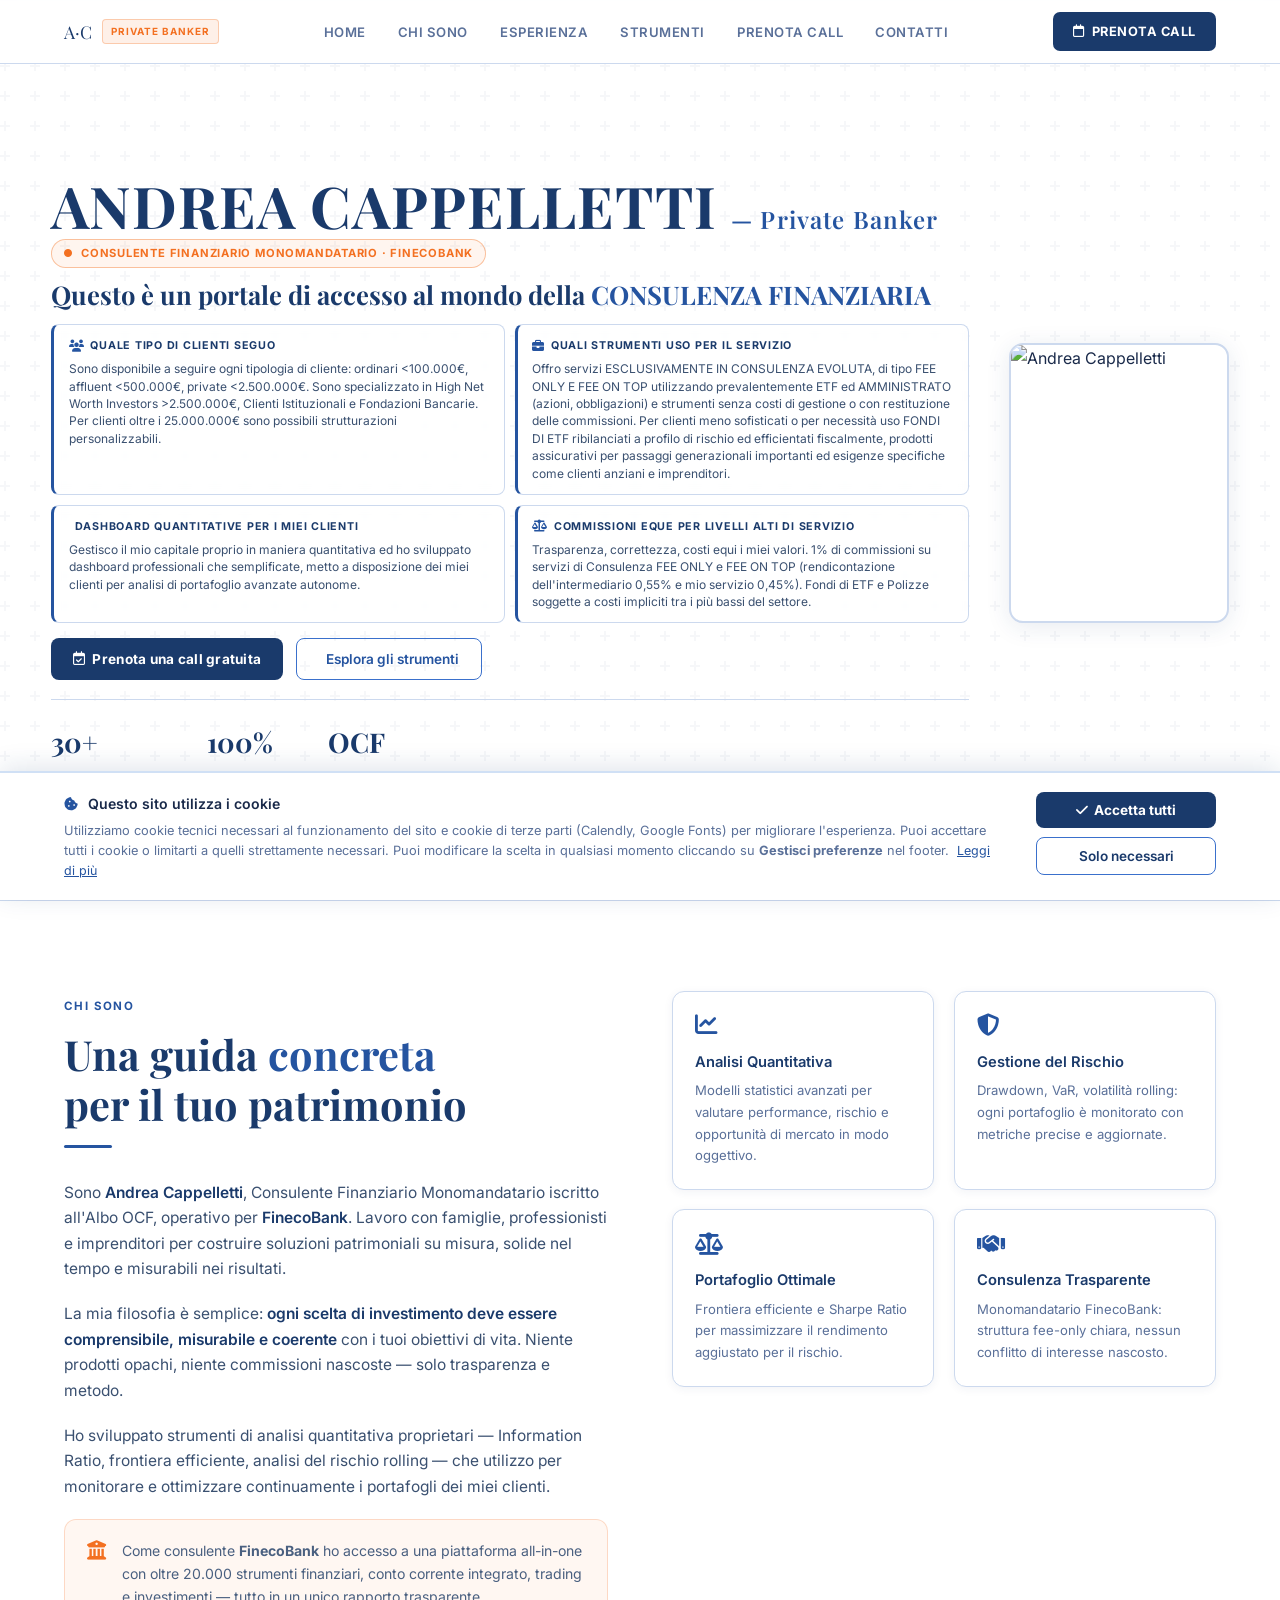
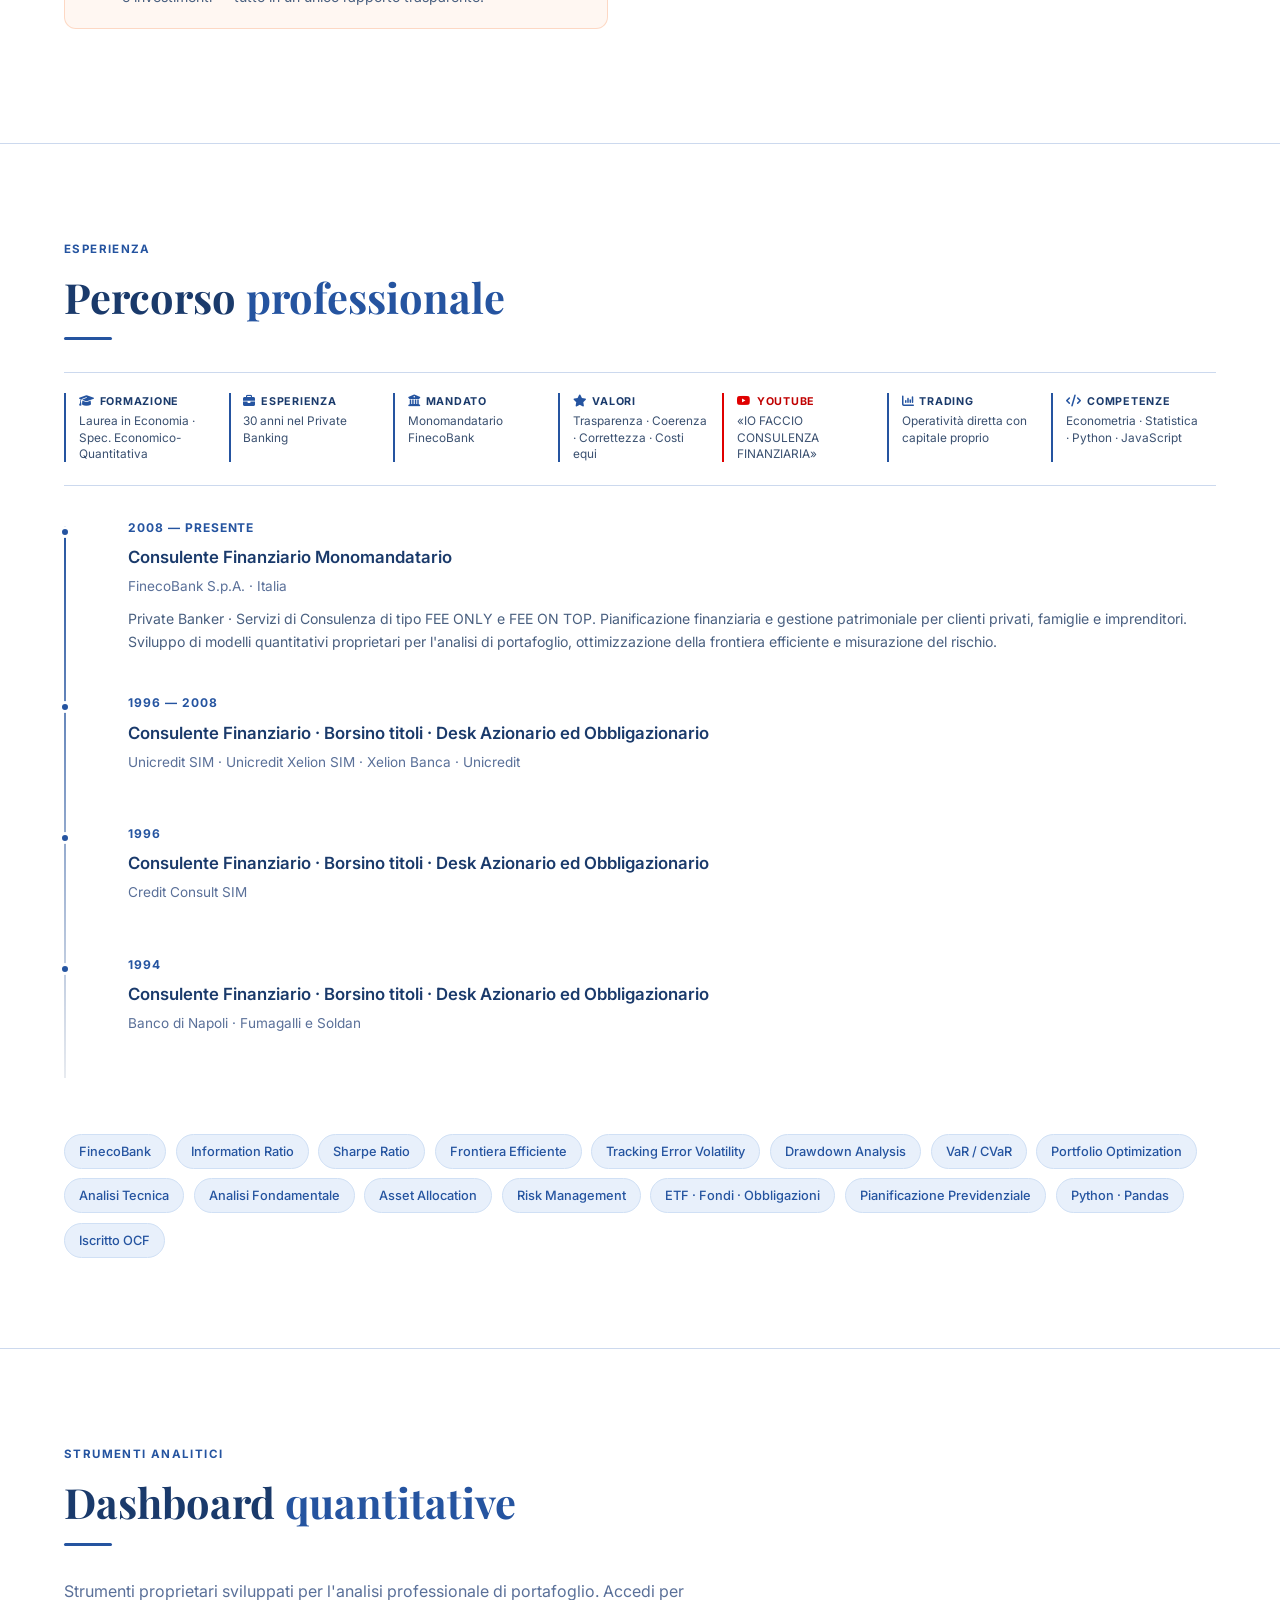
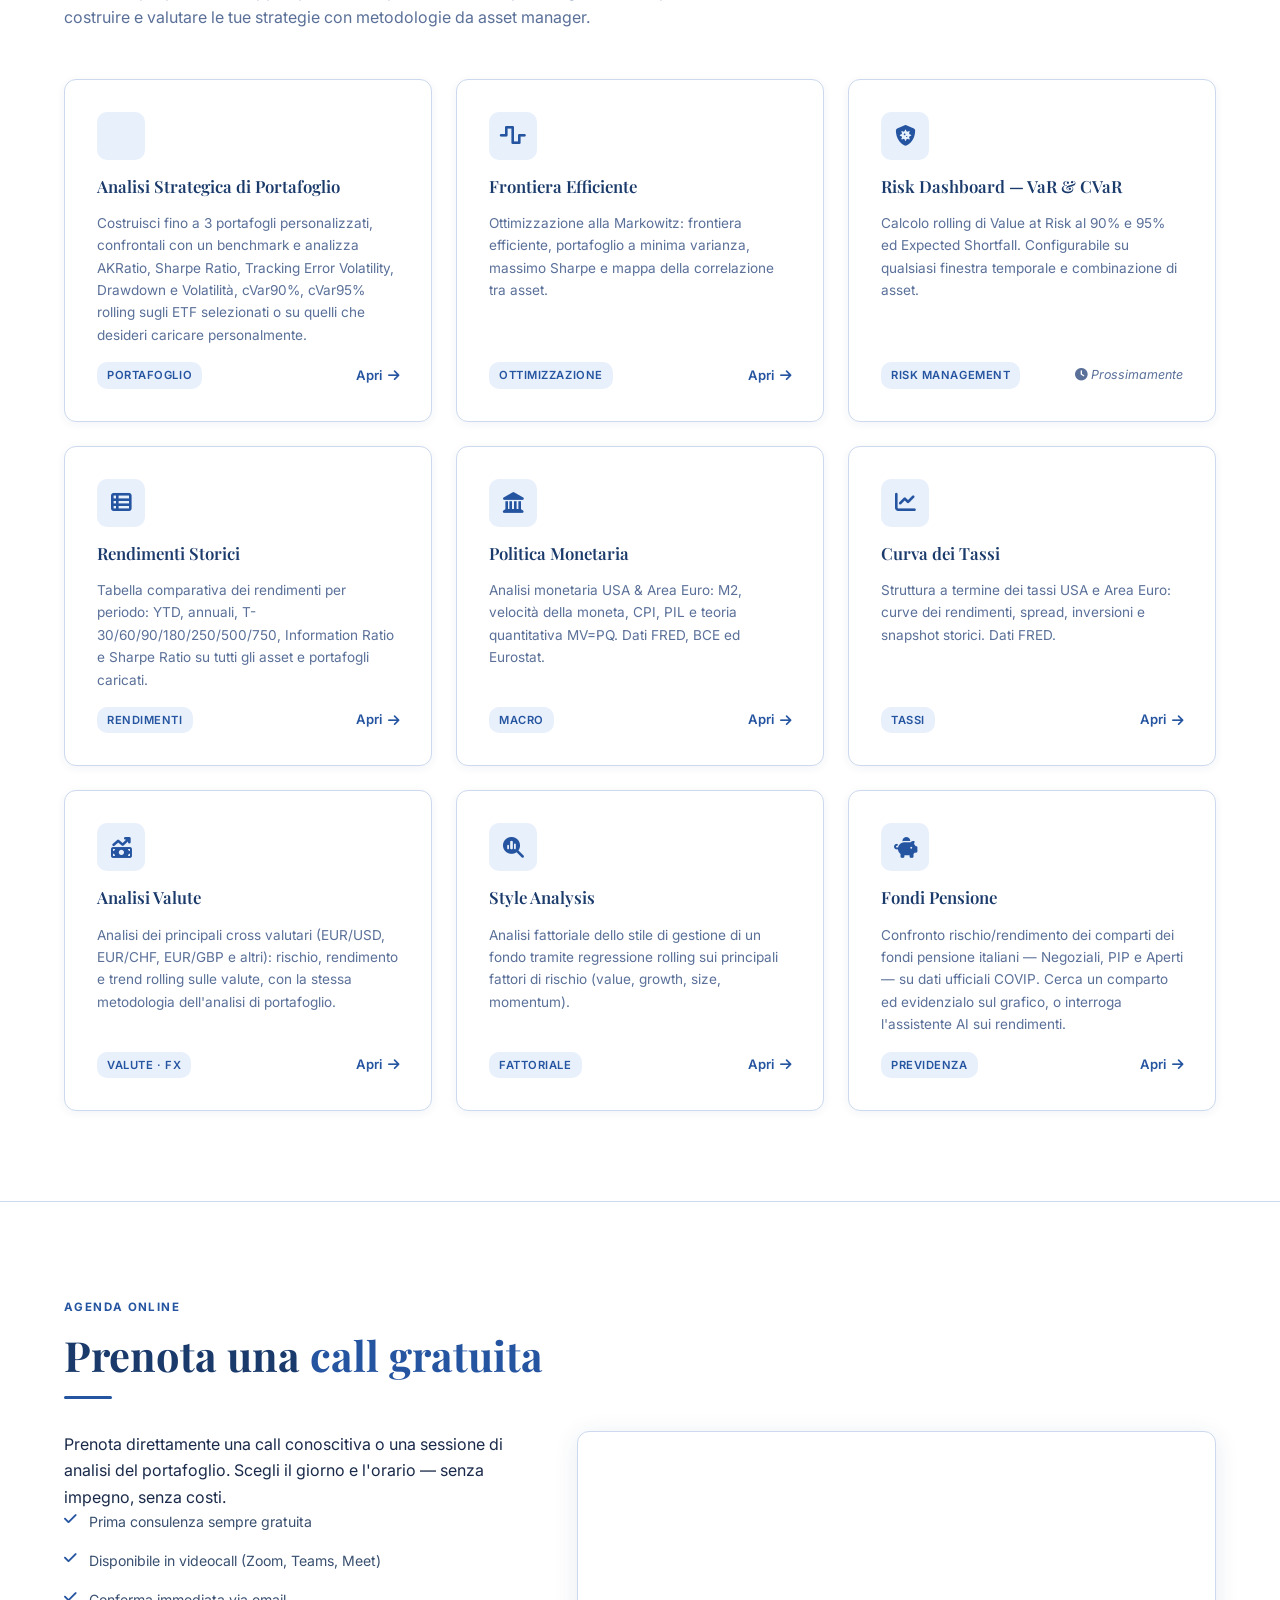
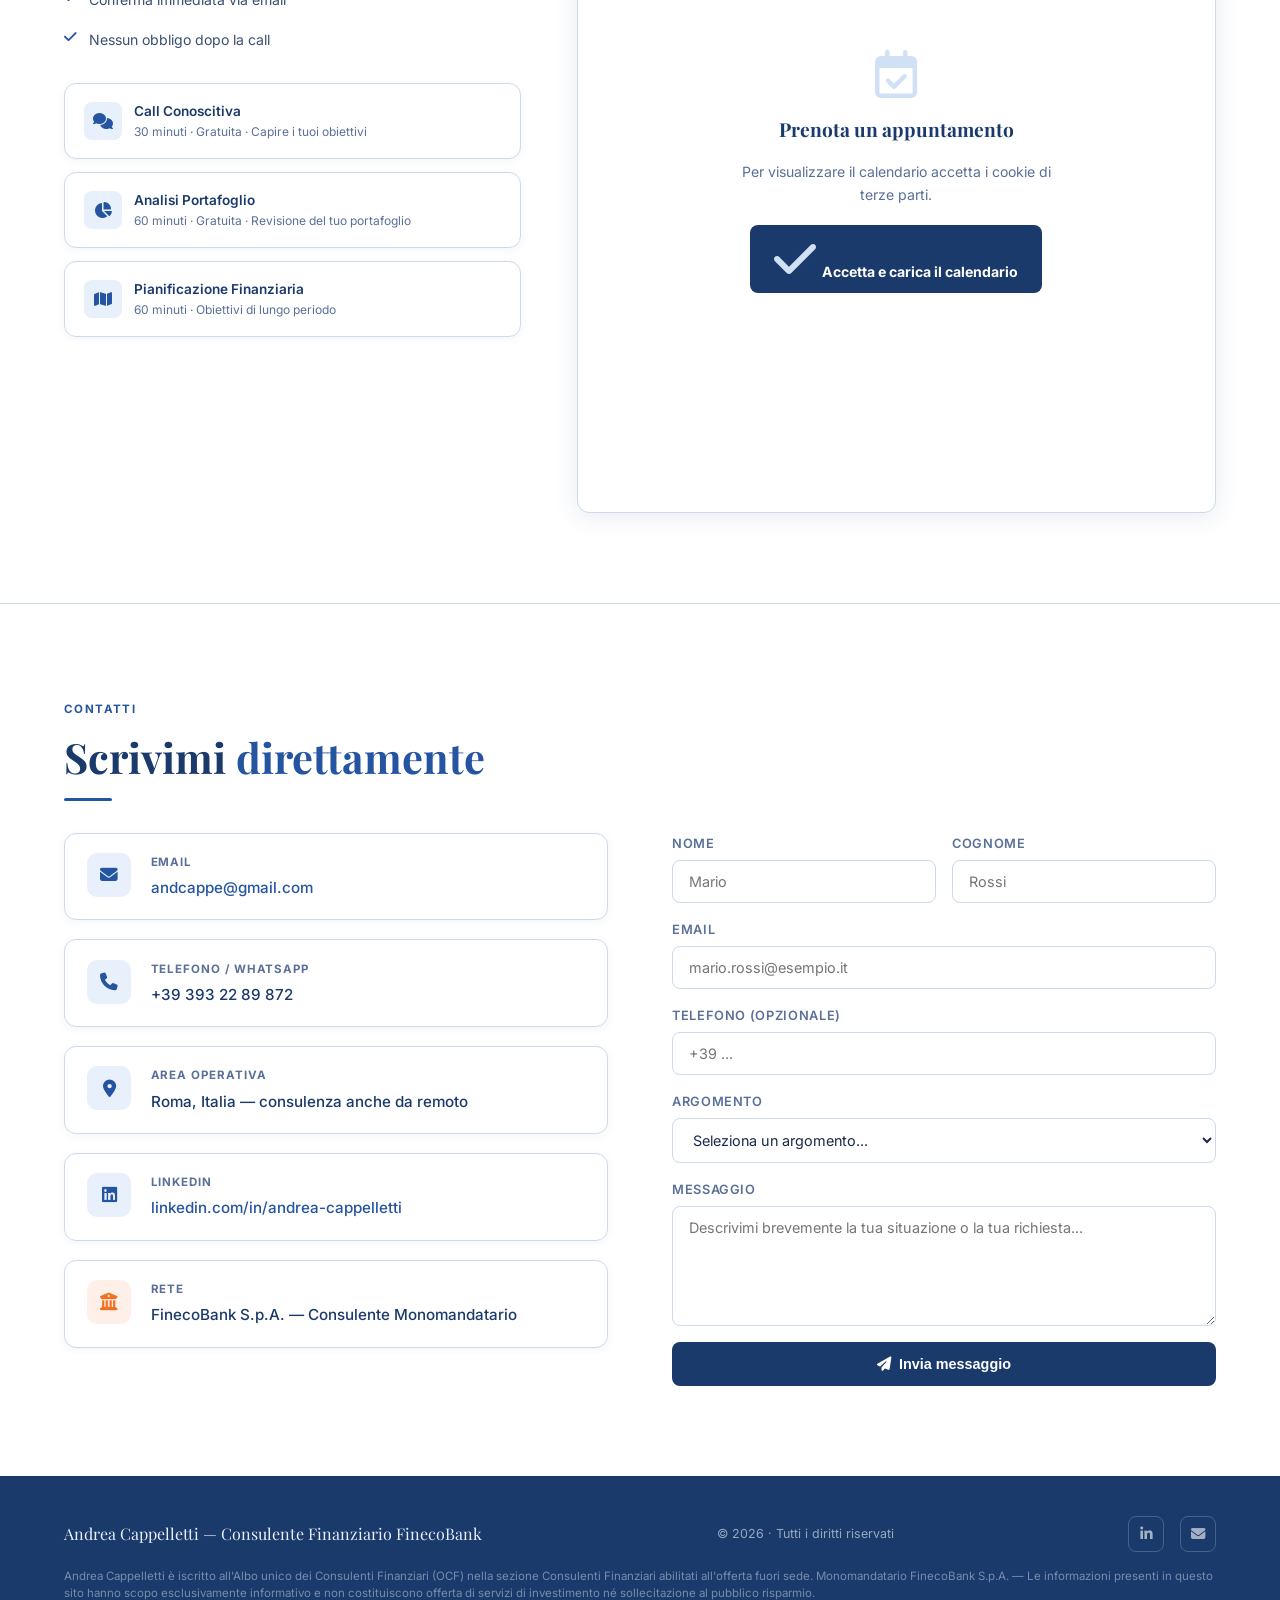
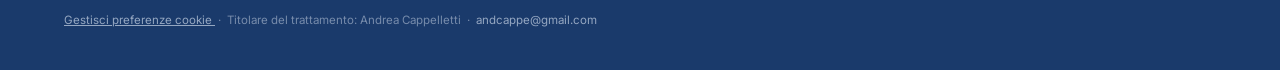
==== commit 93c855d6: "modello ADL: previsione del periodo successivo e cono 68/95% a 12 periodi nel grafico Osservato vs S" ====
--- a/profilo/index.html
+++ b/profilo/index.html
@@ -754,7 +754,7 @@
       <div class="dash-grid">
         <div class="dash-card fade-in">
           <div class="dash-card-icon"><i class="fa-solid fa-chart-mixed"></i></div>
-          <h3>Analisi dei Rischi di Portafoglio</h3>
+          <h3>Analisi Strategica di Portafoglio</h3>
           <p>Costruisci fino a 3 portafogli personalizzati, confrontali con un benchmark e analizza AKRatio, Sharpe Ratio, Tracking Error Volatility, Drawdown e Volatilità, cVar90%, cVar95% rolling sugli ETF selezionati o su quelli che desideri caricare personalmente.</p>
           <div class="dash-card-footer">
             <span class="dash-tag">Portafoglio</span>
